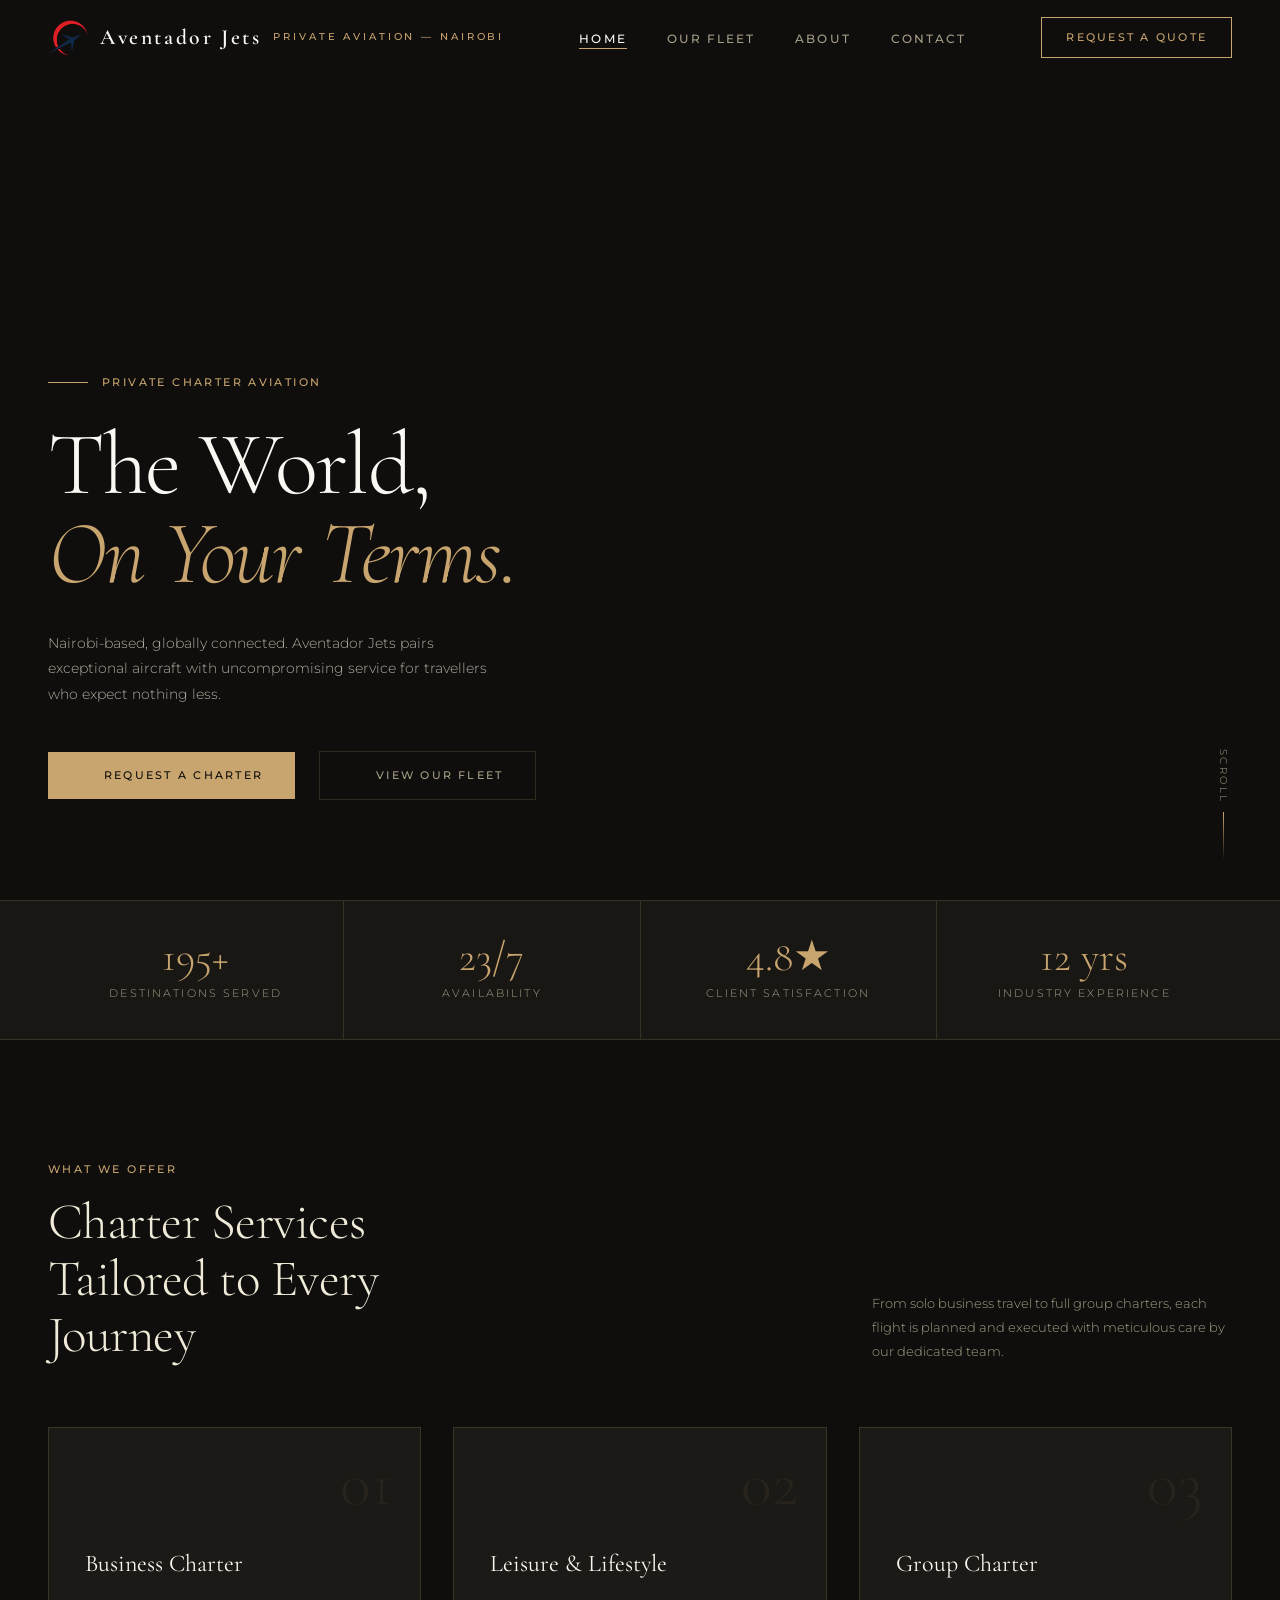
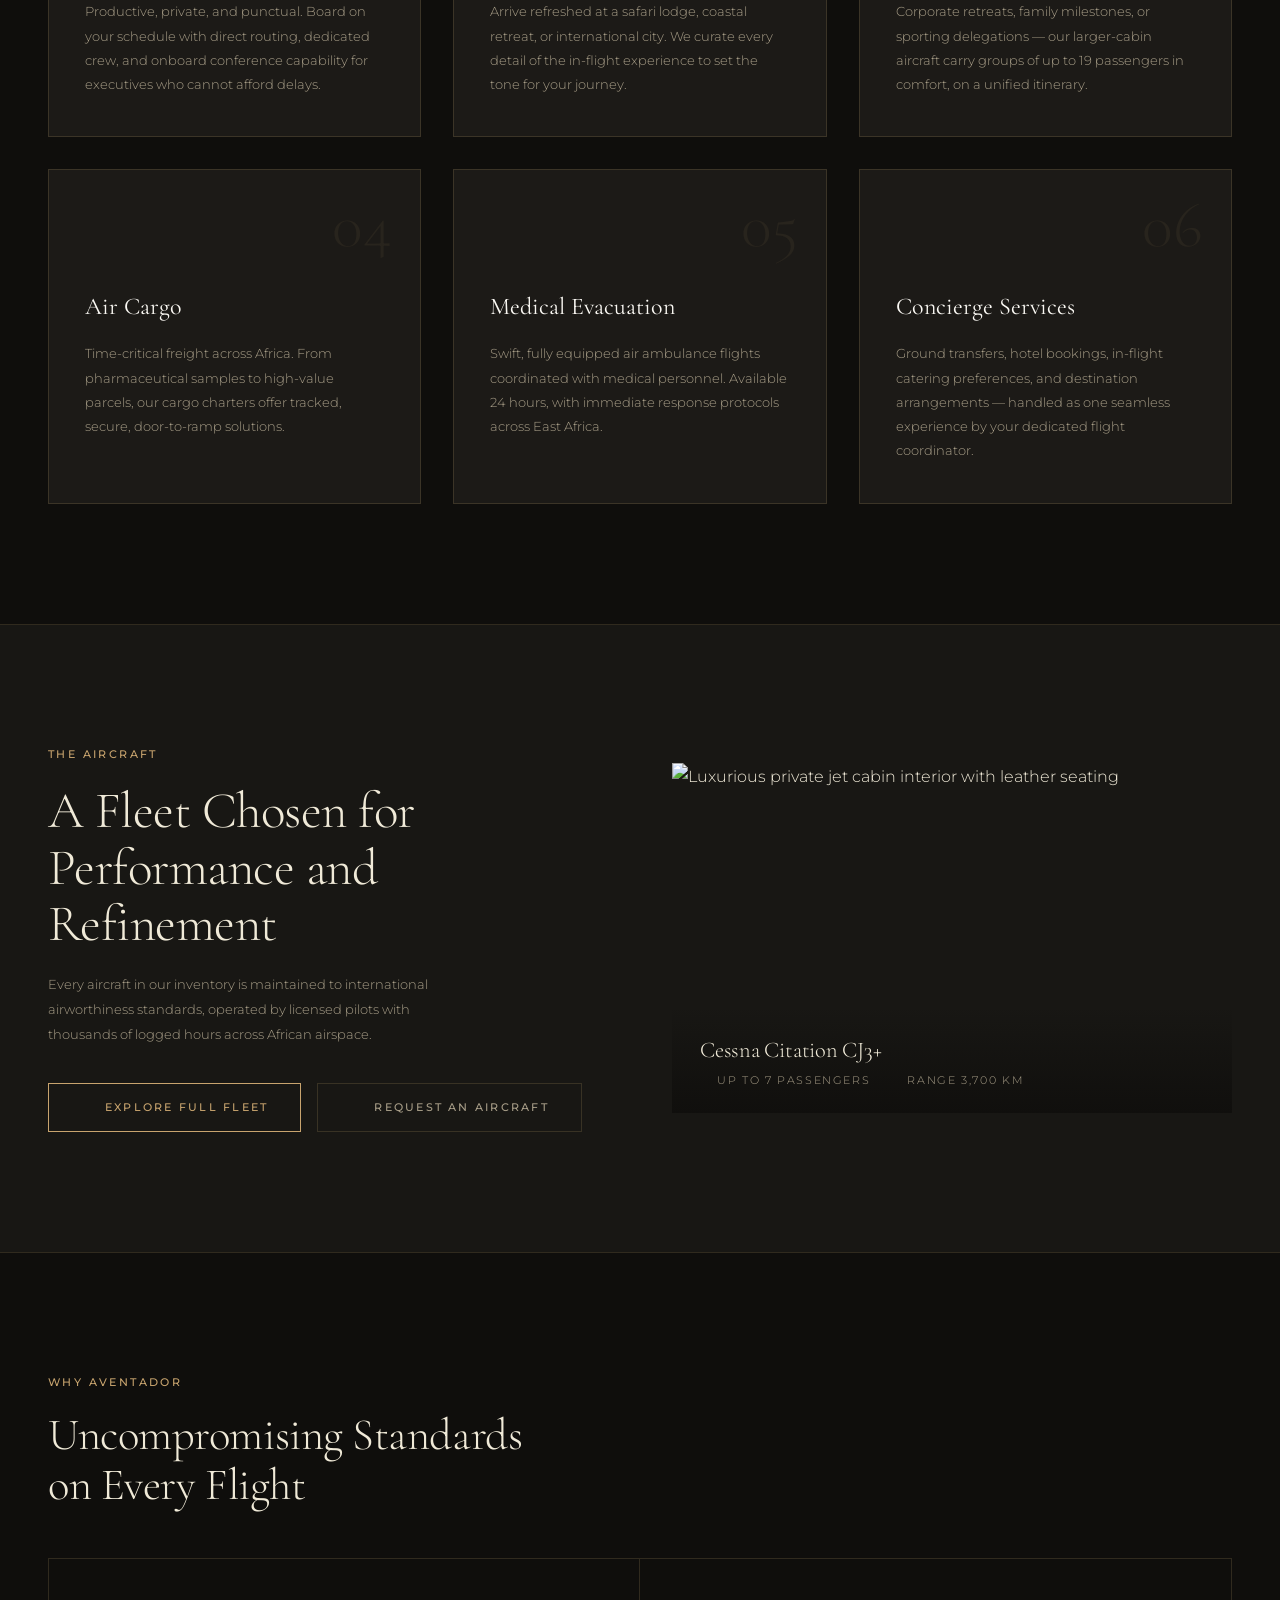
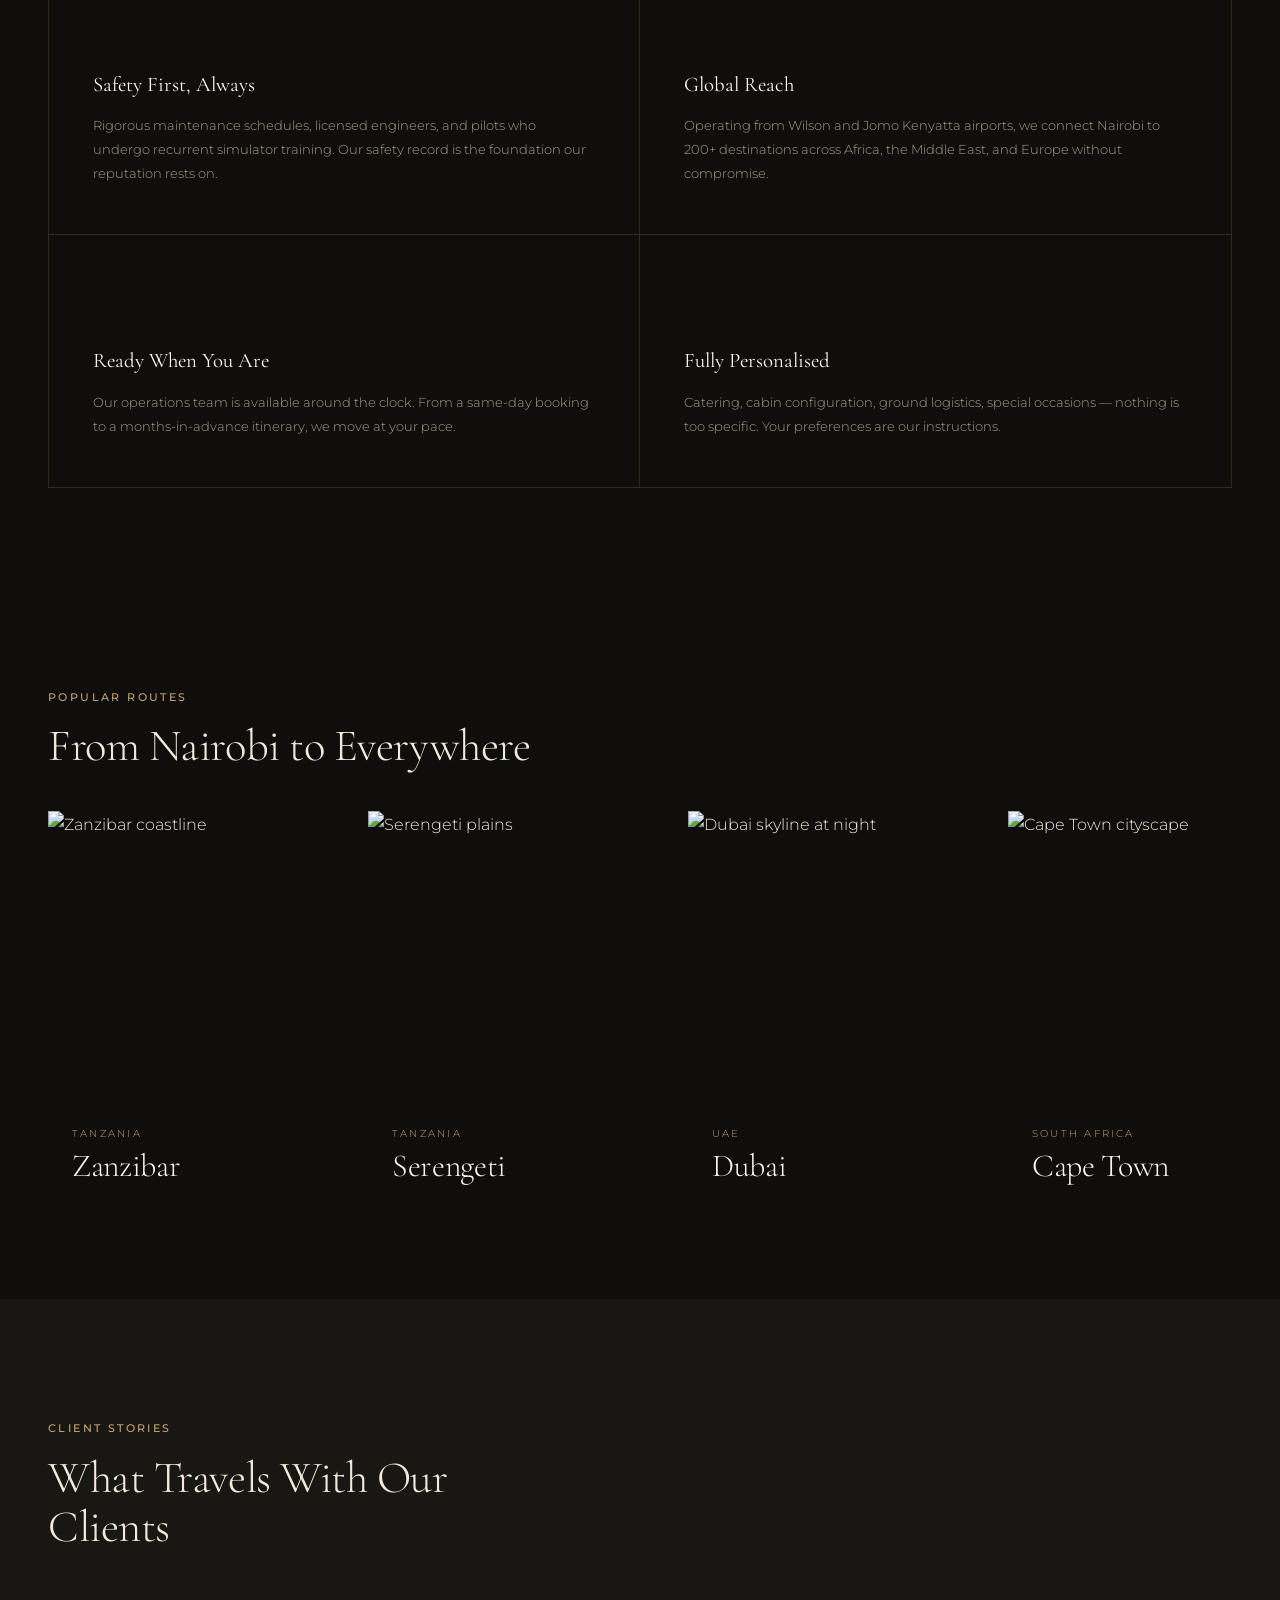
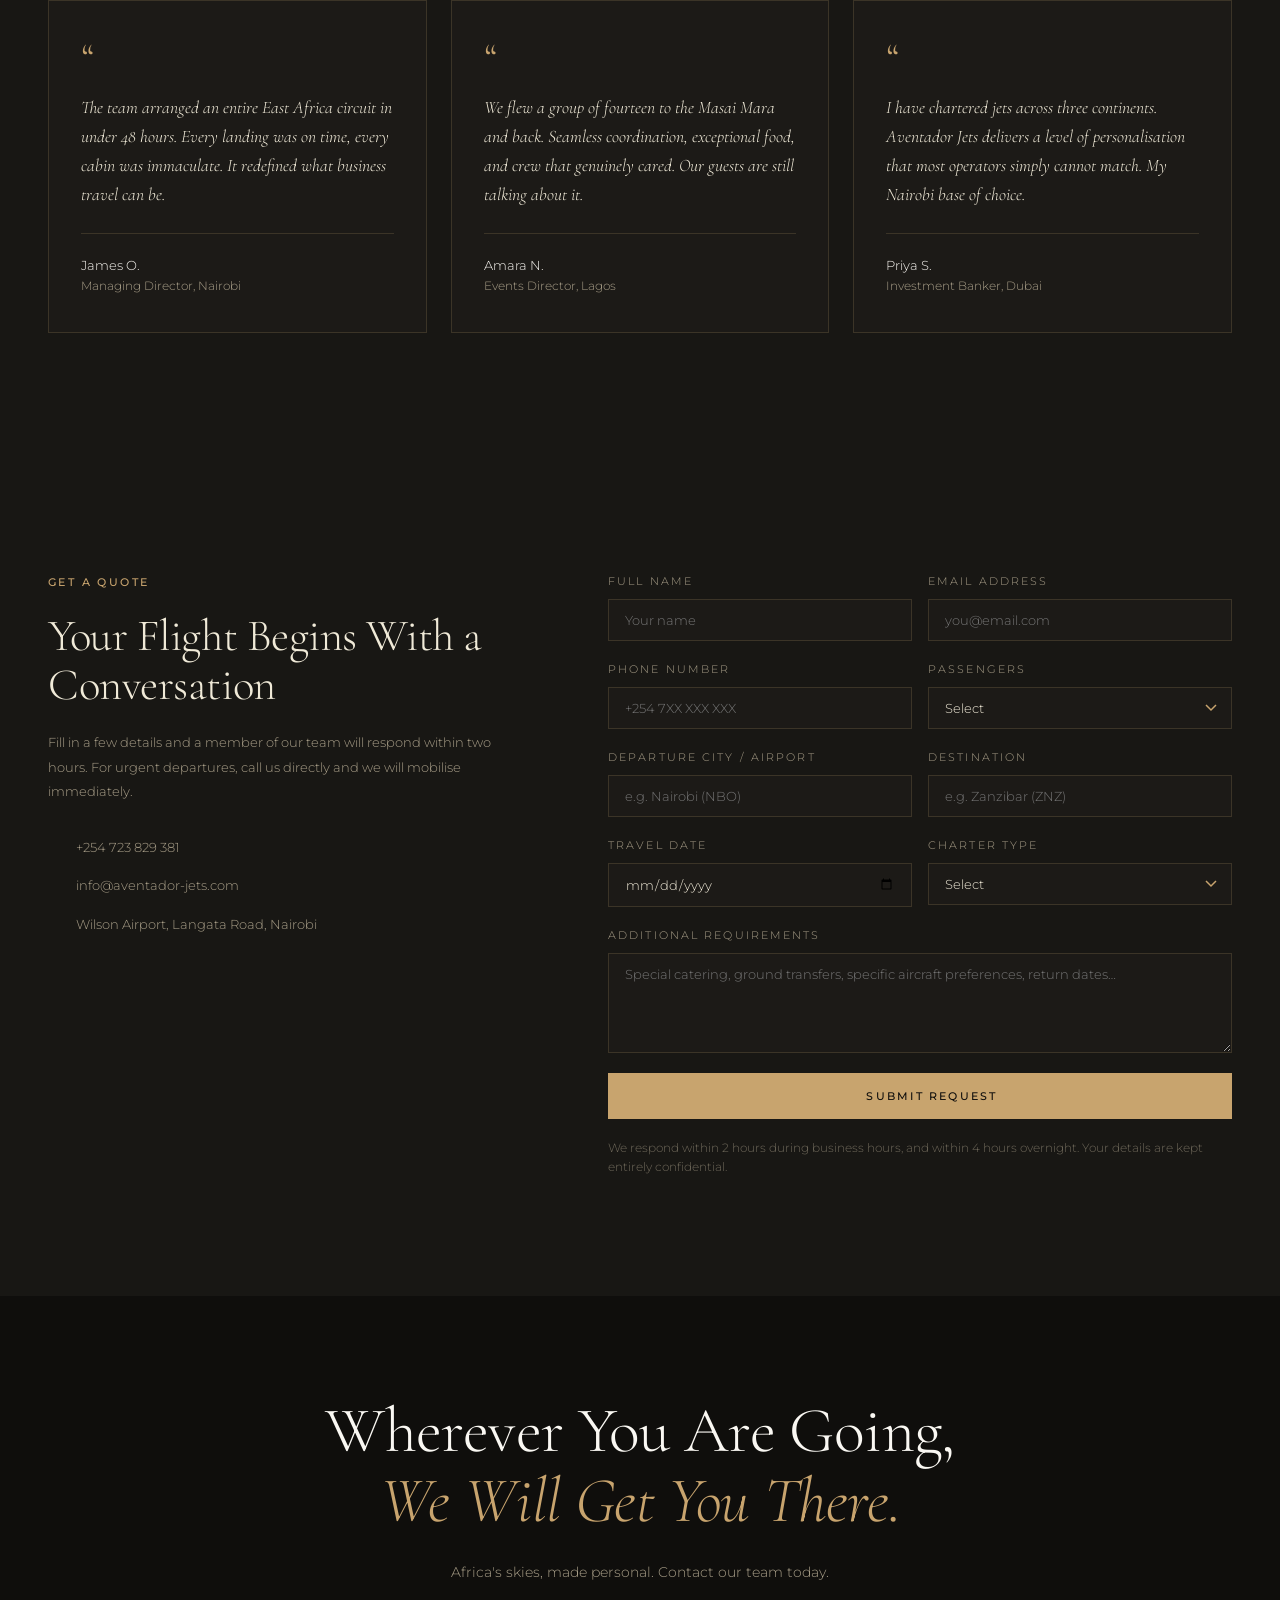
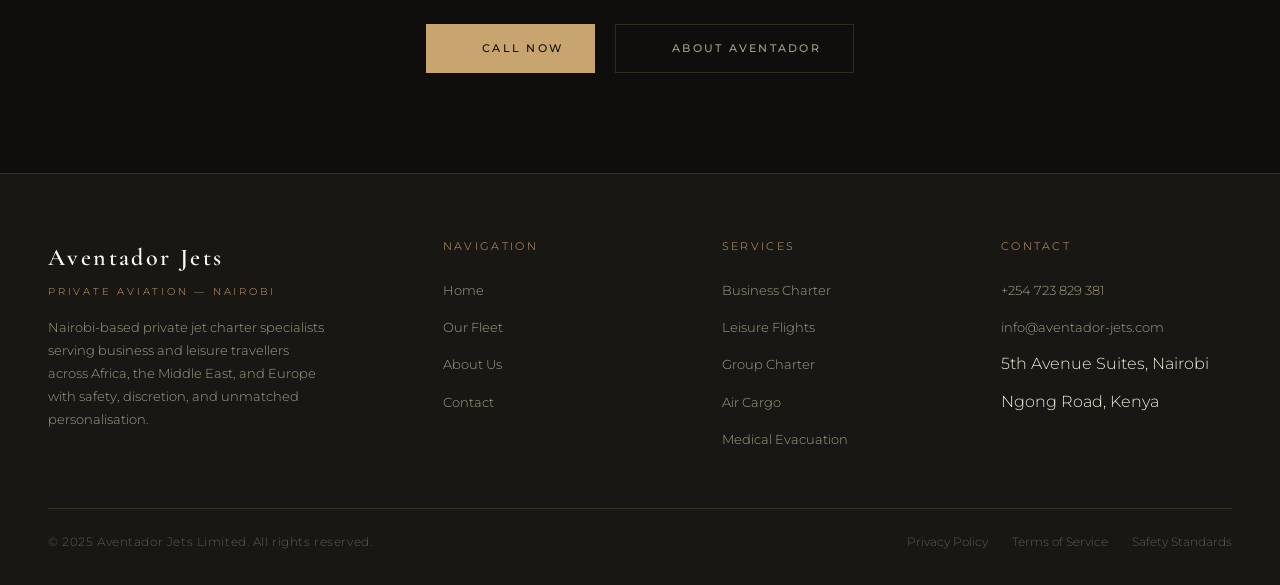
==== index.html @ 068261af "Uploading all files" ====
<!DOCTYPE html>
<html lang="en">
<head>
  <meta charset="UTF-8" />
  <meta name="viewport" content="width=device-width, initial-scale=1.0" />
  <title>Aventador Jets — Private Aviation, Nairobi</title>
  <meta name="description" content="Nairobi's premier private jet charter service. Tailored flights across Africa and beyond, available 24/7." />
  <link rel="stylesheet" href="style.css" />
  <!-- Feather Icons CDN -->
  <script src="https://cdn.jsdelivr.net/npm/feather-icons/dist/feather.min.js"></script>
</head>
<body>

  <!-- ══ NAVIGATION ══════════════════════════════════════════ -->
  <nav class="nav" role="navigation" aria-label="Main navigation">
    <div class="nav__inner">
      <a href="index.html" class="nav__logo" aria-label="Aventador Jets home">
        <img src="images/logo.png" alt="Aventador Jets logo" class="nav__logo-img" />
        <span class="nav__logo-name">Aventador Jets</span>
        <span class="nav__logo-tag">Private Aviation — Nairobi</span>
      </a>
      <ul class="nav__links" role="list">
        <li><a href="index.html" class="nav__link">Home</a></li>
        <li><a href="fleet.html" class="nav__link">Our Fleet</a></li>
        <li><a href="about.html" class="nav__link">About</a></li>
        <li><a href="contact.html" class="nav__link">Contact</a></li>
      </ul>
      <a href="contact.html" class="nav__cta">Request a Quote</a>
      <button class="nav__hamburger" aria-label="Toggle menu" aria-expanded="false">
        <span></span><span></span><span></span>
      </button>
    </div>
  </nav>

  <!-- Mobile nav -->
  <div class="nav__mobile" role="dialog" aria-label="Mobile navigation">
    <a href="index.html" class="nav__link">Home</a>
    <a href="fleet.html" class="nav__link">Our Fleet</a>
    <a href="about.html" class="nav__link">About</a>
    <a href="contact.html" class="nav__link">Contact</a>
    <a href="contact.html" class="nav__cta">Request a Quote</a>
  </div>

  <main>
    <!-- ══ HERO ════════════════════════════════════════════════ -->
    <section class="hero" aria-labelledby="heroHeadline">
      <div class="hero__bg" aria-hidden="true"></div>
      <div class="hero__content">
        <div class="hero__eyebrow">
          <span class="hero__eyebrow-line" aria-hidden="true"></span>
          <span class="label">Private Charter Aviation</span>
        </div>
        <h1 id="heroHeadline" class="hero__headline">
          The World,<br><em>On Your Terms.</em>
        </h1>
        <p class="hero__sub">
          Nairobi-based, globally connected. Aventador Jets pairs exceptional aircraft with uncompromising service for travellers who expect nothing less.
        </p>
        <div class="hero__actions">
          <a href="contact.html" class="btn btn--primary">
            <svg data-feather="send" aria-hidden="true"></svg> Request a Charter
          </a>
          <a href="fleet.html" class="btn btn--ghost">
            <svg data-feather="airplay" aria-hidden="true"></svg> View Our Fleet
          </a>
        </div>
      </div>
      <div class="hero__scroll" aria-hidden="true">
        <span class="hero__scroll-text">Scroll</span>
        <span class="hero__scroll-line"></span>
      </div>
    </section>

    <!-- ══ STATS ═══════════════════════════════════════════════ -->
    <div class="stats">
      <div class="stats__inner container">
        <div class="stats__item">
          <div class="stats__num" data-target="200" data-suffix="+">200+</div>
          <div class="stats__label">Destinations Served</div>
        </div>
        <div class="stats__item">
          <div class="stats__num" data-target="24" data-suffix="/7">24/7</div>
          <div class="stats__label">Availability</div>
        </div>
        <div class="stats__item">
          <div class="stats__num" data-target="4.9" data-suffix="★">4.9★</div>
          <div class="stats__label">Client Satisfaction</div>
        </div>
        <div class="stats__item">
          <div class="stats__num" data-target="12" data-suffix=" yrs">12 yrs</div>
          <div class="stats__label">Industry Experience</div>
        </div>
      </div>
    </div>

    <!-- ══ SERVICES ════════════════════════════════════════════ -->
    <section class="section" aria-labelledby="servicesHeading">
      <div class="container">
        <div class="services__header">
          <div>
            <p class="label" style="margin-bottom:16px">What We Offer</p>
            <h2 id="servicesHeading" class="services__title display">
              Charter Services Tailored to Every Journey
            </h2>
          </div>
          <p class="services__intro">
            From solo business travel to full group charters, each flight is planned and executed with meticulous care by our dedicated team.
          </p>
        </div>
        <div class="grid-3">
          <article class="service-card fade-up">
            <div class="service-card__number" aria-hidden="true">01</div>
            <svg class="service-card__icon" data-feather="briefcase" aria-hidden="true"></svg>
            <h3 class="service-card__title">Business Charter</h3>
            <p class="service-card__body">
              Productive, private, and punctual. Board on your schedule with direct routing, dedicated crew, and onboard conference capability for executives who cannot afford delays.
            </p>
          </article>
          <article class="service-card fade-up">
            <div class="service-card__number" aria-hidden="true">02</div>
            <svg class="service-card__icon" data-feather="sun" aria-hidden="true"></svg>
            <h3 class="service-card__title">Leisure & Lifestyle</h3>
            <p class="service-card__body">
              Arrive refreshed at a safari lodge, coastal retreat, or international city. We curate every detail of the in-flight experience to set the tone for your journey.
            </p>
          </article>
          <article class="service-card fade-up">
            <div class="service-card__number" aria-hidden="true">03</div>
            <svg class="service-card__icon" data-feather="users" aria-hidden="true"></svg>
            <h3 class="service-card__title">Group Charter</h3>
            <p class="service-card__body">
              Corporate retreats, family milestones, or sporting delegations — our larger-cabin aircraft carry groups of up to 19 passengers in comfort, on a unified itinerary.
            </p>
          </article>
          <article class="service-card fade-up">
            <div class="service-card__number" aria-hidden="true">04</div>
            <svg class="service-card__icon" data-feather="package" aria-hidden="true"></svg>
            <h3 class="service-card__title">Air Cargo</h3>
            <p class="service-card__body">
              Time-critical freight across Africa. From pharmaceutical samples to high-value parcels, our cargo charters offer tracked, secure, door-to-ramp solutions.
            </p>
          </article>
          <article class="service-card fade-up">
            <div class="service-card__number" aria-hidden="true">05</div>
            <svg class="service-card__icon" data-feather="heart" aria-hidden="true"></svg>
            <h3 class="service-card__title">Medical Evacuation</h3>
            <p class="service-card__body">
              Swift, fully equipped air ambulance flights coordinated with medical personnel. Available 24 hours, with immediate response protocols across East Africa.
            </p>
          </article>
          <article class="service-card fade-up">
            <div class="service-card__number" aria-hidden="true">06</div>
            <svg class="service-card__icon" data-feather="star" aria-hidden="true"></svg>
            <h3 class="service-card__title">Concierge Services</h3>
            <p class="service-card__body">
              Ground transfers, hotel bookings, in-flight catering preferences, and destination arrangements — handled as one seamless experience by your dedicated flight coordinator.
            </p>
          </article>
        </div>
      </div>
    </section>

    <hr class="rule" />

    <!-- ══ FLEET PREVIEW ═══════════════════════════════════════ -->
    <section class="section fleet" aria-labelledby="fleetHeading">
      <div class="container">
        <div class="grid-2">
          <div>
            <p class="fleet__label label">The Aircraft</p>
            <h2 id="fleetHeading" class="fleet__title display">
              A Fleet Chosen for Performance and Refinement
            </h2>
            <p class="fleet__body">
              Every aircraft in our inventory is maintained to international airworthiness standards, operated by licensed pilots with thousands of logged hours across African airspace.
            </p>
            <div style="display:flex; gap:16px; flex-wrap:wrap;">
              <a href="fleet.html" class="btn btn--outline">
                <svg data-feather="grid" aria-hidden="true"></svg> Explore Full Fleet
              </a>
              <a href="contact.html" class="btn btn--ghost">
                <svg data-feather="send" aria-hidden="true"></svg> Request an Aircraft
              </a>
            </div>
          </div>
          <div class="fleet__image fade-up">
            <img
              src="https://images.unsplash.com/photo-1474302770737-173ee21bab63?w=900&auto=format&fit=crop&q=80"
              alt="Luxurious private jet cabin interior with leather seating"
              loading="lazy"
            />
            <div class="fleet__image-caption">
              <h4 class="display">Cessna Citation CJ3+</h4>
              <div class="fleet__specs">
                <span class="fleet__spec">
                  <svg data-feather="users" aria-hidden="true"></svg> Up to 7 passengers
                </span>
                <span class="fleet__spec">
                  <svg data-feather="map-pin" aria-hidden="true"></svg> Range 3,700 km
                </span>
              </div>
            </div>
          </div>
        </div>
      </div>
    </section>

    <hr class="rule" />

    <!-- ══ WHY AVENTADOR ═══════════════════════════════════════ -->
    <section class="section" aria-labelledby="whyHeading">
      <div class="container">
        <p class="label" style="margin-bottom:20px">Why Aventador</p>
        <h2 id="whyHeading" class="display" style="font-size:clamp(2rem,3.5vw,3.2rem); font-weight:300; margin-bottom:48px; max-width:500px; line-height:1.1;">
          Uncompromising Standards on Every Flight
        </h2>
        <div class="why__grid">
          <div class="why__item fade-up">
            <svg class="why__icon" data-feather="shield" aria-hidden="true"></svg>
            <h3 class="why__item-title">Safety First, Always</h3>
            <p class="why__item-body">Rigorous maintenance schedules, licensed engineers, and pilots who undergo recurrent simulator training. Our safety record is the foundation our reputation rests on.</p>
          </div>
          <div class="why__item fade-up">
            <svg class="why__icon" data-feather="globe" aria-hidden="true"></svg>
            <h3 class="why__item-title">Global Reach</h3>
            <p class="why__item-body">Operating from Wilson and Jomo Kenyatta airports, we connect Nairobi to 200+ destinations across Africa, the Middle East, and Europe without compromise.</p>
          </div>
          <div class="why__item fade-up">
            <svg class="why__icon" data-feather="clock" aria-hidden="true"></svg>
            <h3 class="why__item-title">Ready When You Are</h3>
            <p class="why__item-body">Our operations team is available around the clock. From a same-day booking to a months-in-advance itinerary, we move at your pace.</p>
          </div>
          <div class="why__item fade-up">
            <svg class="why__icon" data-feather="sliders" aria-hidden="true"></svg>
            <h3 class="why__item-title">Fully Personalised</h3>
            <p class="why__item-body">Catering, cabin configuration, ground logistics, special occasions — nothing is too specific. Your preferences are our instructions.</p>
          </div>
        </div>
      </div>
    </section>

    <!-- ══ DESTINATIONS ════════════════════════════════════════ -->
    <section class="section--sm" aria-labelledby="destHeading">
      <div class="container">
        <p class="label" style="margin-bottom:16px">Popular Routes</p>
        <h2 id="destHeading" class="display" style="font-size:clamp(2rem,3.5vw,3.2rem); font-weight:300; margin-bottom:40px; max-width:540px; line-height:1.1;">
          From Nairobi to Everywhere
        </h2>
      </div>
      <div class="container">
        <div class="destinations__scroll" role="list">
          <div class="dest-card" role="listitem">
            <img src="https://images.unsplash.com/photo-1544735716-392fe2489ffa?w=600&auto=format&fit=crop&q=80" alt="Zanzibar coastline" loading="lazy" />
            <div class="dest-card__overlay" aria-hidden="true"></div>
            <div class="dest-card__info">
              <p class="dest-card__region">Tanzania</p>
              <h3 class="dest-card__city display">Zanzibar</h3>
            </div>
          </div>
          <div class="dest-card" role="listitem">
            <img src="https://images.unsplash.com/photo-1547471080-7cc2caa01a7e?w=600&auto=format&fit=crop&q=80" alt="Serengeti plains" loading="lazy" />
            <div class="dest-card__overlay" aria-hidden="true"></div>
            <div class="dest-card__info">
              <p class="dest-card__region">Tanzania</p>
              <h3 class="dest-card__city display">Serengeti</h3>
            </div>
          </div>
          <div class="dest-card" role="listitem">
            <img src="https://images.unsplash.com/photo-1518548419970-58e3b4079ab2?w=600&auto=format&fit=crop&q=80" alt="Dubai skyline at night" loading="lazy" />
            <div class="dest-card__overlay" aria-hidden="true"></div>
            <div class="dest-card__info">
              <p class="dest-card__region">UAE</p>
              <h3 class="dest-card__city display">Dubai</h3>
            </div>
          </div>
          <div class="dest-card" role="listitem">
            <img src="https://images.unsplash.com/photo-1486325212027-8081e485255e?w=600&auto=format&fit=crop&q=80" alt="Cape Town cityscape" loading="lazy" />
            <div class="dest-card__overlay" aria-hidden="true"></div>
            <div class="dest-card__info">
              <p class="dest-card__region">South Africa</p>
              <h3 class="dest-card__city display">Cape Town</h3>
            </div>
          </div>
          <div class="dest-card" role="listitem">
            <img src="https://images.unsplash.com/photo-1489392191049-fc10c97e64b6?w=600&auto=format&fit=crop&q=80" alt="Lagos waterfront" loading="lazy" />
            <div class="dest-card__overlay" aria-hidden="true"></div>
            <div class="dest-card__info">
              <p class="dest-card__region">Nigeria</p>
              <h3 class="dest-card__city display">Lagos</h3>
            </div>
          </div>
          <div class="dest-card" role="listitem">
            <img src="https://images.unsplash.com/photo-1526285759904-71d1170ed2ac?w=600&auto=format&fit=crop&q=80" alt="London at dusk" loading="lazy" />
            <div class="dest-card__overlay" aria-hidden="true"></div>
            <div class="dest-card__info">
              <p class="dest-card__region">United Kingdom</p>
              <h3 class="dest-card__city display">London</h3>
            </div>
          </div>
        </div>
      </div>
    </section>

    <!-- ══ TESTIMONIALS ════════════════════════════════════════ -->
    <section class="section testimonials" aria-labelledby="testimonialsHeading">
      <div class="container">
        <p class="label" style="margin-bottom:16px">Client Stories</p>
        <h2 id="testimonialsHeading" class="display" style="font-size:clamp(2rem,3.5vw,3.2rem); font-weight:300; margin-bottom:48px; max-width:500px; line-height:1.1;">
          What Travels With Our Clients
        </h2>
        <div class="testimonial-grid">
          <article class="testimonial-card fade-up">
            <div class="testimonial-card__quote" aria-hidden="true">&ldquo;</div>
            <p class="testimonial-card__text">
              The team arranged an entire East Africa circuit in under 48 hours. Every landing was on time, every cabin was immaculate. It redefined what business travel can be.
            </p>
            <div class="testimonial-card__author">
              <div>
                <div class="testimonial-card__author-name">James O.</div>
                <div class="testimonial-card__author-role">Managing Director, Nairobi</div>
              </div>
            </div>
          </article>
          <article class="testimonial-card fade-up">
            <div class="testimonial-card__quote" aria-hidden="true">&ldquo;</div>
            <p class="testimonial-card__text">
              We flew a group of fourteen to the Masai Mara and back. Seamless coordination, exceptional food, and crew that genuinely cared. Our guests are still talking about it.
            </p>
            <div class="testimonial-card__author">
              <div>
                <div class="testimonial-card__author-name">Amara N.</div>
                <div class="testimonial-card__author-role">Events Director, Lagos</div>
              </div>
            </div>
          </article>
          <article class="testimonial-card fade-up">
            <div class="testimonial-card__quote" aria-hidden="true">&ldquo;</div>
            <p class="testimonial-card__text">
              I have chartered jets across three continents. Aventador Jets delivers a level of personalisation that most operators simply cannot match. My Nairobi base of choice.
            </p>
            <div class="testimonial-card__author">
              <div>
                <div class="testimonial-card__author-name">Priya S.</div>
                <div class="testimonial-card__author-role">Investment Banker, Dubai</div>
              </div>
            </div>
          </article>
        </div>
      </div>
    </section>

    <!-- ══ QUOTE FORM ═══════════════════════════════════════════ -->
    <section class="section quote" id="requestQuote" aria-labelledby="quoteHeading">
      <div class="container">
        <div class="quote__inner">
          <div>
            <p class="quote__label label">Get a Quote</p>
            <h2 id="quoteHeading" class="quote__title display">
              Your Flight Begins With a Conversation
            </h2>
            <p class="quote__body">
              Fill in a few details and a member of our team will respond within two hours. For urgent departures, call us directly and we will mobilise immediately.
            </p>
            <div class="quote__contact-item">
              <svg data-feather="phone" aria-hidden="true"></svg>
              <a href="tel:+254723829381">+254 723 829 381</a>
            </div>
            <div class="quote__contact-item">
              <svg data-feather="mail" aria-hidden="true"></svg>
              <a href="mailto:info@aventador-jets.com">info@aventador-jets.com</a>
            </div>
            <div class="quote__contact-item">
              <svg data-feather="map-pin" aria-hidden="true"></svg>
              Wilson Airport, Langata Road, Nairobi
            </div>
          </div>
          <div>
            <form class="form" id="quoteForm" novalidate aria-label="Charter quote request">
              <div class="form__row">
                <div class="form__group">
                  <label class="form__label" for="name">Full Name</label>
                  <input class="form__input" type="text" id="name" name="name" placeholder="Your name" required />
                </div>
                <div class="form__group">
                  <label class="form__label" for="email">Email Address</label>
                  <input class="form__input" type="email" id="email" name="email" placeholder="you@email.com" required />
                </div>
              </div>
              <div class="form__row">
                <div class="form__group">
                  <label class="form__label" for="phone">Phone Number</label>
                  <input class="form__input" type="tel" id="phone" name="phone" placeholder="+254 7XX XXX XXX" />
                </div>
                <div class="form__group">
                  <label class="form__label" for="passengers">Passengers</label>
                  <select class="form__select" id="passengers" name="passengers">
                    <option value="">Select</option>
                    <option>1 – 3</option>
                    <option>4 – 7</option>
                    <option>8 – 12</option>
                    <option>13 – 19</option>
                  </select>
                </div>
              </div>
              <div class="form__row">
                <div class="form__group">
                  <label class="form__label" for="departure">Departure City / Airport</label>
                  <input class="form__input" type="text" id="departure" name="departure" placeholder="e.g. Nairobi (NBO)" />
                </div>
                <div class="form__group">
                  <label class="form__label" for="destination">Destination</label>
                  <input class="form__input" type="text" id="destination" name="destination" placeholder="e.g. Zanzibar (ZNZ)" />
                </div>
              </div>
              <div class="form__row">
                <div class="form__group">
                  <label class="form__label" for="date">Travel Date</label>
                  <input class="form__input" type="date" id="date" name="date" />
                </div>
                <div class="form__group">
                  <label class="form__label" for="type">Charter Type</label>
                  <select class="form__select" id="type" name="type">
                    <option value="">Select</option>
                    <option>Business Charter</option>
                    <option>Leisure Flight</option>
                    <option>Group Charter</option>
                    <option>Air Cargo</option>
                    <option>Medical Evacuation</option>
                    <option>Other</option>
                  </select>
                </div>
              </div>
              <div class="form__group">
                <label class="form__label" for="notes">Additional Requirements</label>
                <textarea class="form__textarea" id="notes" name="notes" placeholder="Special catering, ground transfers, specific aircraft preferences, return dates…"></textarea>
              </div>
              <button type="submit" class="btn btn--primary form__submit">
                <svg data-feather="send" aria-hidden="true"></svg>
                Submit Request
              </button>
              <p class="form__note">We respond within 2 hours during business hours, and within 4 hours overnight. Your details are kept entirely confidential.</p>
            </form>
            <div class="form__success" id="formSuccess" role="alert">
              <div class="form__success-icon">
                <svg data-feather="check" aria-hidden="true"></svg>
              </div>
              <h3 class="form__success-title display">Request Received</h3>
              <p class="form__success-body">Thank you. A member of our team will be in touch within two hours to confirm the details of your charter.</p>
            </div>
          </div>
        </div>
      </div>
    </section>

    <!-- ══ CTA BANNER ══════════════════════════════════════════ -->
    <section class="cta-banner" aria-label="Call to action">
      <div class="container cta-banner__inner">
        <h2 class="cta-banner__title display">
          Wherever You Are Going,<br><em>We Will Get You There.</em>
        </h2>
        <p class="cta-banner__sub">Africa's skies, made personal. Contact our team today.</p>
        <div class="cta-banner__actions">
          <a href="tel:+254723829381" class="btn btn--primary">
            <svg data-feather="phone" aria-hidden="true"></svg> Call Now
          </a>
          <a href="about.html" class="btn btn--ghost">
            <svg data-feather="info" aria-hidden="true"></svg> About Aventador
          </a>
        </div>
      </div>
    </section>
  </main>

  <!-- ══ FOOTER ═════════════════════════════════════════════════ -->
  <footer role="contentinfo">
    <div class="container">
      <div class="footer__top">
        <div>
          <div class="footer__brand-name">Aventador Jets</div>
          <div class="footer__brand-tag">Private Aviation — Nairobi</div>
          <p class="footer__brand-body">
            Nairobi-based private jet charter specialists serving business and leisure travellers across Africa, the Middle East, and Europe with safety, discretion, and unmatched personalisation.
          </p>
        </div>
        <div>
          <div class="footer__col-title">Navigation</div>
          <ul class="footer__links" role="list">
            <li><a href="index.html">Home</a></li>
            <li><a href="fleet.html">Our Fleet</a></li>
            <li><a href="about.html">About Us</a></li>
            <li><a href="contact.html">Contact</a></li>
          </ul>
        </div>
        <div>
          <div class="footer__col-title">Services</div>
          <ul class="footer__links" role="list">
            <li><a href="contact.html">Business Charter</a></li>
            <li><a href="contact.html">Leisure Flights</a></li>
            <li><a href="contact.html">Group Charter</a></li>
            <li><a href="contact.html">Air Cargo</a></li>
            <li><a href="contact.html">Medical Evacuation</a></li>
          </ul>
        </div>
        <div>
          <div class="footer__col-title">Contact</div>
          <ul class="footer__links" role="list">
            <li><a href="tel:+254723829381">+254 723 829 381</a></li>
            <li><a href="mailto:info@aventador-jets.com">info@aventador-jets.com</a></li>
            <li>5th Avenue Suites, Nairobi</li>
            <li>Ngong Road, Kenya</li>
          </ul>
        </div>
      </div>
      <div class="footer__bottom">
        <span class="footer__copy">&copy; 2025 Aventador Jets Limited. All rights reserved.</span>
        <div class="footer__legal">
          <a href="#">Privacy Policy</a>
          <a href="#">Terms of Service</a>
          <a href="#">Safety Standards</a>
        </div>
      </div>
    </div>
  </footer>

  <script src="main.js"></script>
  <script>
    // Initialise Feather icons after DOM ready
    feather.replace({ 'stroke-width': 1.5, width: '100%', height: '100%' });
  </script>
</body>
</html>
---- style.css ----
/* ============================================================
   AVENTADOR JETS — Global Stylesheet
   Palette: Deep charcoal / warm ivory / copper-bronze accent
   ============================================================ */

@import url('https://fonts.googleapis.com/css2?family=Cormorant+Garamond:ital,wght@0,300;0,400;0,600;1,300;1,400&family=Montserrat:wght@300;400;500;600&display=swap');

/* ── Variables ─────────────────────────────────────────────── */
:root {
  --bg:          #0f0e0c;
  --bg-mid:      #181714;
  --bg-card:     #1c1a17;
  --border:      rgba(200, 170, 110, 0.18);
  --ivory:       #f0ead8;
  --ivory-dim:   #a89e88;
  --copper:      #c8a46e;
  --copper-dark: #9e7c47;
  --white:       #faf8f3;
  --ff-display:  'Cormorant Garamond', Georgia, serif;
  --ff-body:     'Montserrat', sans-serif;
  --radius:      2px;
  --transition:  0.35s cubic-bezier(0.4, 0, 0.2, 1);
  --max-w:       1320px;
  --nav-h:       76px;
}

/* ── Reset ──────────────────────────────────────────────────── */
*, *::before, *::after { box-sizing: border-box; margin: 0; padding: 0; }
html { scroll-behavior: smooth; font-size: 16px; }
body {
  background: var(--bg);
  color: var(--ivory);
  font-family: var(--ff-body);
  font-weight: 300;
  line-height: 1.7;
  -webkit-font-smoothing: antialiased;
  overflow-x: hidden;
}
img { display: block; max-width: 100%; }
a { color: inherit; text-decoration: none; }
ul { list-style: none; }
button { cursor: pointer; border: none; background: none; font-family: inherit; }

/* ── Typography ─────────────────────────────────────────────── */
.display {
  font-family: var(--ff-display);
  font-weight: 300;
  line-height: 1.1;
  letter-spacing: -0.01em;
}
.label {
  font-family: var(--ff-body);
  font-size: 0.68rem;
  font-weight: 500;
  letter-spacing: 0.22em;
  text-transform: uppercase;
  color: var(--copper);
}
.body-sm {
  font-size: 0.82rem;
  font-weight: 300;
  color: var(--ivory-dim);
  letter-spacing: 0.02em;
}

/* ── Layout Utilities ───────────────────────────────────────── */
.container { max-width: var(--max-w); margin: 0 auto; padding: 0 48px; }
.section { padding: 120px 0; }
.section--sm { padding: 80px 0; }
.grid-2 { display: grid; grid-template-columns: 1fr 1fr; gap: 64px; align-items: center; }
.grid-3 { display: grid; grid-template-columns: repeat(3, 1fr); gap: 32px; }

/* ── Thin divider line ──────────────────────────────────────── */
hr.rule {
  border: none;
  border-top: 1px solid var(--border);
  margin: 0;
}

/* ============================================================
   NAVIGATION
   ============================================================ */
.nav {
  position: fixed;
  top: 0; left: 0; right: 0;
  height: var(--nav-h);
  z-index: 100;
  transition: background var(--transition), border-color var(--transition);
  border-bottom: 1px solid transparent;
}
.nav.scrolled {
  background: rgba(15, 14, 12, 0.94);
  backdrop-filter: blur(12px);
  border-color: var(--border);
}
.nav__inner {
  max-width: var(--max-w);
  margin: 0 auto;
  padding: 0 48px;
  height: 100%;
  display: flex;
  align-items: center;
  justify-content: space-between;
}
.nav__logo {
  display: flex;
  align-items: center;
  gap: 12px;
}
.nav__logo-img {
  width: 40px;
  height: auto;
  display: block;
}
.nav__logo-name {
  font-family: var(--ff-display);
  font-size: 1.35rem;
  font-weight: 600;
  letter-spacing: 0.12em;
  color: var(--white);
}
.nav__logo-tag {
  font-size: 0.6rem;
  letter-spacing: 0.3em;
  text-transform: uppercase;
  color: var(--copper);
  font-weight: 500;
}
.nav__links {
  display: flex;
  gap: 40px;
  align-items: center;
}
.nav__link {
  font-size: 0.72rem;
  font-weight: 500;
  letter-spacing: 0.18em;
  text-transform: uppercase;
  color: var(--ivory-dim);
  transition: color var(--transition);
  position: relative;
}
.nav__link::after {
  content: '';
  position: absolute;
  bottom: -3px; left: 0;
  width: 0; height: 1px;
  background: var(--copper);
  transition: width var(--transition);
}
.nav__link:hover, .nav__link.active {
  color: var(--white);
}
.nav__link:hover::after, .nav__link.active::after {
  width: 100%;
}
.nav__cta {
  font-size: 0.7rem;
  font-weight: 500;
  letter-spacing: 0.2em;
  text-transform: uppercase;
  padding: 10px 24px;
  border: 1px solid var(--copper);
  color: var(--copper);
  transition: background var(--transition), color var(--transition);
}
.nav__cta:hover {
  background: var(--copper);
  color: var(--bg);
}
.nav__hamburger {
  display: none;
  flex-direction: column;
  gap: 5px;
  padding: 4px;
}
.nav__hamburger span {
  display: block;
  width: 24px; height: 1px;
  background: var(--ivory);
  transition: var(--transition);
}

/* ── Mobile nav ─────────────────────────────────────────────── */
.nav__mobile {
  display: none;
  position: fixed;
  top: var(--nav-h); left: 0; right: 0; bottom: 0;
  background: var(--bg);
  z-index: 99;
  flex-direction: column;
  align-items: center;
  justify-content: center;
  gap: 36px;
}
.nav__mobile.open { display: flex; }
.nav__mobile .nav__link {
  font-size: 1rem;
  letter-spacing: 0.25em;
}
.nav__mobile .nav__cta {
  margin-top: 12px;
  padding: 14px 40px;
}

/* ============================================================
   BUTTONS
   ============================================================ */
.btn {
  display: inline-flex;
  align-items: center;
  gap: 10px;
  font-family: var(--ff-body);
  font-size: 0.7rem;
  font-weight: 500;
  letter-spacing: 0.2em;
  text-transform: uppercase;
  padding: 14px 32px;
  transition: var(--transition);
}
.btn--primary {
  background: var(--copper);
  color: var(--bg);
}
.btn--primary:hover {
  background: var(--copper-dark);
}
.btn--outline {
  border: 1px solid var(--copper);
  color: var(--copper);
}
.btn--outline:hover {
  background: var(--copper);
  color: var(--bg);
}
.btn--ghost {
  border: 1px solid var(--border);
  color: var(--ivory-dim);
}
.btn--ghost:hover {
  border-color: var(--copper);
  color: var(--copper);
}
.btn svg { width: 14px; height: 14px; flex-shrink: 0; }

/* ============================================================
   HERO
   ============================================================ */
.hero {
  position: relative;
  min-height: 100vh;
  display: flex;
  align-items: flex-end;
  overflow: hidden;
}
.hero__bg {
  position: absolute;
  inset: 0;
  background: 
    linear-gradient(to bottom, rgba(15,14,12,0.3) 0%, rgba(15,14,12,0.1) 40%, rgba(15,14,12,0.75) 80%, var(--bg) 100%),
    url('https://images.unsplash.com/photo-1540962351504-03099e0a754b?w=1800&auto=format&fit=crop&q=80') center/cover no-repeat;
  transform: scale(1.04);
  animation: heroZoom 18s ease-in-out infinite alternate;
}
@keyframes heroZoom {
  from { transform: scale(1.04); }
  to   { transform: scale(1.0); }
}
.hero__content {
  position: relative;
  z-index: 2;
  padding: 0 48px 100px;
  max-width: var(--max-w);
  margin: 0 auto;
  width: 100%;
}
.hero__eyebrow {
  display: flex;
  align-items: center;
  gap: 14px;
  margin-bottom: 28px;
}
.hero__eyebrow-line {
  width: 40px; height: 1px;
  background: var(--copper);
}
.hero__headline {
  font-family: var(--ff-display);
  font-size: clamp(3.2rem, 7vw, 7.5rem);
  font-weight: 300;
  line-height: 1.0;
  letter-spacing: -0.02em;
  color: var(--white);
  max-width: 820px;
  margin-bottom: 32px;
}
.hero__headline em {
  font-style: italic;
  color: var(--copper);
}
.hero__sub {
  max-width: 460px;
  font-size: 0.88rem;
  color: rgba(240,234,216,0.72);
  line-height: 1.8;
  margin-bottom: 44px;
}
.hero__actions {
  display: flex;
  align-items: center;
  gap: 24px;
  flex-wrap: wrap;
}
.hero__scroll {
  position: absolute;
  bottom: 40px; right: 48px;
  display: flex;
  flex-direction: column;
  align-items: center;
  gap: 8px;
  color: var(--ivory-dim);
}
.hero__scroll-text {
  font-size: 0.62rem;
  letter-spacing: 0.25em;
  text-transform: uppercase;
  writing-mode: vertical-rl;
}
.hero__scroll-line {
  width: 1px; height: 48px;
  background: linear-gradient(to bottom, var(--copper), transparent);
  animation: scrollPulse 2s ease-in-out infinite;
}
@keyframes scrollPulse {
  0%,100% { opacity: 0.4; }
  50% { opacity: 1; }
}

/* ── Stats bar ──────────────────────────────────────────────── */
.stats {
  border-top: 1px solid var(--border);
  border-bottom: 1px solid var(--border);
  background: var(--bg-mid);
}
.stats__inner {
  display: flex;
  justify-content: space-between;
}
.stats__item {
  flex: 1;
  padding: 36px 0;
  text-align: center;
  border-right: 1px solid var(--border);
  transition: background var(--transition);
}
.stats__item:last-child { border-right: none; }
.stats__item:hover { background: rgba(200,164,110,0.04); }
.stats__num {
  font-family: var(--ff-display);
  font-size: 2.6rem;
  font-weight: 300;
  color: var(--copper);
  line-height: 1;
  margin-bottom: 6px;
}
.stats__label {
  font-size: 0.67rem;
  letter-spacing: 0.2em;
  text-transform: uppercase;
  color: var(--ivory-dim);
}

/* ============================================================
   SERVICES (Homepage)
   ============================================================ */
.services__header {
  display: flex;
  justify-content: space-between;
  align-items: flex-end;
  margin-bottom: 64px;
}
.services__title {
  font-family: var(--ff-display);
  font-size: clamp(2.2rem, 4vw, 3.8rem);
  font-weight: 300;
  line-height: 1.1;
  max-width: 480px;
}
.services__intro {
  max-width: 360px;
  font-size: 0.84rem;
  color: var(--ivory-dim);
  line-height: 1.8;
}

.service-card {
  position: relative;
  border: 1px solid var(--border);
  padding: 40px 36px;
  background: var(--bg-card);
  transition: border-color var(--transition), transform var(--transition);
  overflow: hidden;
}
.service-card::before {
  content: '';
  position: absolute;
  inset: 0;
  background: linear-gradient(135deg, rgba(200,164,110,0.06) 0%, transparent 60%);
  opacity: 0;
  transition: opacity var(--transition);
}
.service-card:hover {
  border-color: rgba(200,164,110,0.5);
  transform: translateY(-4px);
}
.service-card:hover::before { opacity: 1; }

.service-card__icon {
  width: 40px; height: 40px;
  color: var(--copper);
  margin-bottom: 28px;
}
.service-card__number {
  position: absolute;
  top: 24px; right: 28px;
  font-family: var(--ff-display);
  font-size: 4rem;
  font-weight: 300;
  color: rgba(200,164,110,0.07);
  line-height: 1;
  user-select: none;
}
.service-card__title {
  font-family: var(--ff-display);
  font-size: 1.5rem;
  font-weight: 400;
  margin-bottom: 14px;
  color: var(--white);
}
.service-card__body {
  font-size: 0.82rem;
  color: var(--ivory-dim);
  line-height: 1.85;
}

/* ============================================================
   FLEET PREVIEW
   ============================================================ */
.fleet {
  background: var(--bg-mid);
}
.fleet__label { margin-bottom: 20px; }
.fleet__title {
  font-family: var(--ff-display);
  font-size: clamp(2rem, 4vw, 3.6rem);
  font-weight: 300;
  line-height: 1.1;
  max-width: 520px;
  margin-bottom: 20px;
}
.fleet__body {
  font-size: 0.84rem;
  color: var(--ivory-dim);
  max-width: 400px;
  line-height: 1.85;
  margin-bottom: 36px;
}
.fleet__image {
  position: relative;
  overflow: hidden;
  aspect-ratio: 16/10;
}
.fleet__image img {
  width: 100%; height: 100%;
  object-fit: cover;
  transition: transform 0.7s ease;
}
.fleet__image:hover img { transform: scale(1.04); }
.fleet__image-caption {
  position: absolute;
  bottom: 0; left: 0; right: 0;
  padding: 32px 28px 24px;
  background: linear-gradient(to top, rgba(15,14,12,0.88), transparent);
}
.fleet__image-caption h4 {
  font-family: var(--ff-display);
  font-size: 1.4rem;
  font-weight: 300;
  margin-bottom: 4px;
}
.fleet__specs {
  display: flex;
  gap: 20px;
  margin-top: 8px;
  flex-wrap: wrap;
}
.fleet__spec {
  font-size: 0.68rem;
  letter-spacing: 0.15em;
  text-transform: uppercase;
  color: var(--ivory-dim);
  display: flex;
  align-items: center;
  gap: 6px;
}
.fleet__spec svg { width: 11px; height: 11px; color: var(--copper); }

/* ── Fleet page full grid ───────────────────────────────────── */
.fleet-grid {
  display: grid;
  grid-template-columns: repeat(3, 1fr);
  gap: 24px;
}
.fleet-card {
  border: 1px solid var(--border);
  background: var(--bg-card);
  overflow: hidden;
  transition: border-color var(--transition), transform var(--transition);
}
.fleet-card:hover {
  border-color: rgba(200,164,110,0.5);
  transform: translateY(-4px);
}
.fleet-card__img {
  aspect-ratio: 16/9;
  overflow: hidden;
}
.fleet-card__img img {
  width: 100%; height: 100%;
  object-fit: cover;
  transition: transform 0.7s ease;
}
.fleet-card:hover .fleet-card__img img { transform: scale(1.06); }
.fleet-card__body { padding: 28px 28px 32px; }
.fleet-card__type {
  font-size: 0.63rem;
  letter-spacing: 0.22em;
  text-transform: uppercase;
  color: var(--copper);
  margin-bottom: 8px;
}
.fleet-card__name {
  font-family: var(--ff-display);
  font-size: 1.6rem;
  font-weight: 400;
  color: var(--white);
  margin-bottom: 14px;
}
.fleet-card__desc {
  font-size: 0.8rem;
  color: var(--ivory-dim);
  line-height: 1.8;
  margin-bottom: 20px;
}
.fleet-card__stats {
  display: grid;
  grid-template-columns: 1fr 1fr;
  gap: 12px;
  border-top: 1px solid var(--border);
  padding-top: 20px;
  margin-bottom: 24px;
}
.fleet-card__stat-label {
  font-size: 0.63rem;
  letter-spacing: 0.15em;
  text-transform: uppercase;
  color: var(--ivory-dim);
  margin-bottom: 3px;
}
.fleet-card__stat-val {
  font-family: var(--ff-display);
  font-size: 1.2rem;
  font-weight: 400;
  color: var(--white);
}

/* ============================================================
   EXPERIENCE / WHY US
   ============================================================ */
.why__grid {
  display: grid;
  grid-template-columns: 1fr 1fr;
  gap: 0;
  border: 1px solid var(--border);
}
.why__item {
  padding: 48px 44px;
  border-right: 1px solid var(--border);
  border-bottom: 1px solid var(--border);
  transition: background var(--transition);
}
.why__item:hover { background: rgba(200,164,110,0.04); }
.why__item:nth-child(2n) { border-right: none; }
.why__item:nth-child(n+3) { border-bottom: none; }
.why__icon {
  width: 32px; height: 32px;
  color: var(--copper);
  margin-bottom: 20px;
}
.why__item-title {
  font-family: var(--ff-display);
  font-size: 1.3rem;
  font-weight: 400;
  color: var(--white);
  margin-bottom: 12px;
}
.why__item-body {
  font-size: 0.81rem;
  color: var(--ivory-dim);
  line-height: 1.85;
}

/* ============================================================
   DESTINATIONS
   ============================================================ */
.destinations__scroll {
  display: flex;
  gap: 20px;
  overflow-x: auto;
  padding-bottom: 8px;
  scrollbar-width: thin;
  scrollbar-color: var(--border) transparent;
}
.dest-card {
  position: relative;
  min-width: 300px;
  height: 400px;
  overflow: hidden;
  flex-shrink: 0;
  cursor: pointer;
}
.dest-card img {
  width: 100%; height: 100%;
  object-fit: cover;
  transition: transform 0.7s ease;
}
.dest-card:hover img { transform: scale(1.07); }
.dest-card__overlay {
  position: absolute;
  inset: 0;
  background: linear-gradient(to top, rgba(15,14,12,0.9) 0%, transparent 55%);
  transition: background var(--transition);
}
.dest-card:hover .dest-card__overlay {
  background: linear-gradient(to top, rgba(15,14,12,0.95) 0%, rgba(15,14,12,0.25) 55%);
}
.dest-card__info {
  position: absolute;
  bottom: 28px; left: 24px; right: 24px;
}
.dest-card__region {
  font-size: 0.63rem;
  letter-spacing: 0.22em;
  text-transform: uppercase;
  color: var(--copper);
  margin-bottom: 6px;
}
.dest-card__city {
  font-family: var(--ff-display);
  font-size: 2rem;
  font-weight: 300;
  color: var(--white);
  line-height: 1.1;
}

/* ============================================================
   QUOTE FORM
   ============================================================ */
.quote {
  background: var(--bg-mid);
}
.quote__inner {
  display: grid;
  grid-template-columns: 1fr 1.3fr;
  gap: 80px;
  align-items: start;
}
.quote__label { margin-bottom: 20px; }
.quote__title {
  font-family: var(--ff-display);
  font-size: clamp(2rem, 3.5vw, 3.2rem);
  font-weight: 300;
  line-height: 1.1;
  margin-bottom: 20px;
}
.quote__body {
  font-size: 0.83rem;
  color: var(--ivory-dim);
  line-height: 1.85;
  margin-bottom: 32px;
}
.quote__contact-item {
  display: flex;
  align-items: center;
  gap: 12px;
  margin-bottom: 16px;
  font-size: 0.82rem;
  color: var(--ivory-dim);
}
.quote__contact-item svg {
  width: 16px; height: 16px;
  color: var(--copper);
  flex-shrink: 0;
}
.quote__contact-item a:hover { color: var(--copper); }

.form {
  display: flex;
  flex-direction: column;
  gap: 20px;
}
.form__row {
  display: grid;
  grid-template-columns: 1fr 1fr;
  gap: 16px;
}
.form__group {
  display: flex;
  flex-direction: column;
  gap: 8px;
}
.form__label {
  font-size: 0.66rem;
  letter-spacing: 0.2em;
  text-transform: uppercase;
  color: var(--ivory-dim);
}
.form__input,
.form__select,
.form__textarea {
  background: var(--bg-card);
  border: 1px solid var(--border);
  color: var(--ivory);
  font-family: var(--ff-body);
  font-size: 0.84rem;
  font-weight: 300;
  padding: 12px 16px;
  width: 100%;
  transition: border-color var(--transition);
  appearance: none;
  border-radius: 0;
}
.form__input:focus,
.form__select:focus,
.form__textarea:focus {
  outline: none;
  border-color: var(--copper);
}
.form__select {
  background-image: url("data:image/svg+xml,%3Csvg xmlns='http://www.w3.org/2000/svg' width='12' height='8' viewBox='0 0 12 8'%3E%3Cpath d='M1 1l5 5 5-5' stroke='%23c8a46e' stroke-width='1.5' fill='none'/%3E%3C/svg%3E");
  background-repeat: no-repeat;
  background-position: right 14px center;
  padding-right: 36px;
}
.form__select option { background: var(--bg-card); }
.form__textarea { resize: vertical; min-height: 100px; }
.form__submit {
  width: 100%;
  justify-content: center;
  padding: 16px 32px;
}
.form__note {
  font-size: 0.72rem;
  color: rgba(168,158,136,0.6);
  line-height: 1.6;
}

/* ── Form success state ─────────────────────────────────────── */
.form__success {
  display: none;
  flex-direction: column;
  align-items: center;
  justify-content: center;
  gap: 16px;
  padding: 60px 40px;
  border: 1px solid var(--border);
  text-align: center;
}
.form__success.visible { display: flex; }
.form__success-icon {
  width: 48px; height: 48px;
  border: 1px solid var(--copper);
  border-radius: 50%;
  display: flex; align-items: center; justify-content: center;
  color: var(--copper);
}
.form__success-title {
  font-family: var(--ff-display);
  font-size: 1.8rem;
  font-weight: 300;
}
.form__success-body {
  font-size: 0.82rem;
  color: var(--ivory-dim);
  max-width: 280px;
  line-height: 1.8;
}

/* ============================================================
   ABOUT PAGE
   ============================================================ */
.page-hero {
  padding-top: calc(var(--nav-h) + 80px);
  padding-bottom: 80px;
  border-bottom: 1px solid var(--border);
}
.page-hero__inner {
  display: grid;
  grid-template-columns: 1fr 1fr;
  gap: 80px;
  align-items: center;
}
.page-hero__label { margin-bottom: 20px; }
.page-hero__title {
  font-family: var(--ff-display);
  font-size: clamp(2.8rem, 5vw, 5.5rem);
  font-weight: 300;
  line-height: 1.0;
  letter-spacing: -0.02em;
}
.page-hero__title em {
  font-style: italic;
  color: var(--copper);
}
.page-hero__body {
  font-size: 0.88rem;
  color: var(--ivory-dim);
  line-height: 1.9;
  max-width: 460px;
}
.page-hero__img {
  position: relative;
  aspect-ratio: 4/3;
  overflow: hidden;
}
.page-hero__img img {
  width: 100%; height: 100%;
  object-fit: cover;
}
.page-hero__img-frame {
  position: absolute;
  bottom: -16px; left: -16px;
  width: calc(100% - 32px);
  height: calc(100% - 32px);
  border: 1px solid var(--copper);
  pointer-events: none;
  z-index: -1;
}

.story__text {
  font-family: var(--ff-display);
  font-size: clamp(1.5rem, 2.5vw, 2.2rem);
  font-weight: 300;
  line-height: 1.55;
  color: var(--ivory);
  max-width: 860px;
  margin: 0 auto;
  text-align: center;
}
.story__text em {
  font-style: italic;
  color: var(--copper);
}

.values__title {
  font-family: var(--ff-display);
  font-size: clamp(2rem, 3.5vw, 3.2rem);
  font-weight: 300;
  margin-bottom: 56px;
  max-width: 480px;
}
.values__list {
  display: flex;
  flex-direction: column;
  gap: 0;
  border: 1px solid var(--border);
}
.value-item {
  display: flex;
  align-items: center;
  gap: 32px;
  padding: 32px 40px;
  border-bottom: 1px solid var(--border);
  transition: background var(--transition);
}
.value-item:last-child { border-bottom: none; }
.value-item:hover { background: rgba(200,164,110,0.04); }
.value-item__num {
  font-family: var(--ff-display);
  font-size: 1.1rem;
  font-weight: 300;
  color: var(--copper);
  min-width: 28px;
}
.value-item__content { flex: 1; }
.value-item__title {
  font-family: var(--ff-display);
  font-size: 1.2rem;
  font-weight: 400;
  color: var(--white);
  margin-bottom: 6px;
}
.value-item__body {
  font-size: 0.8rem;
  color: var(--ivory-dim);
  line-height: 1.7;
}
.value-item__icon {
  width: 28px; height: 28px;
  color: var(--border);
  transition: color var(--transition);
}
.value-item:hover .value-item__icon { color: var(--copper); }

.team__title {
  font-family: var(--ff-display);
  font-size: clamp(2rem, 3.5vw, 3.2rem);
  font-weight: 300;
  margin-bottom: 56px;
}
.team__grid {
  display: grid;
  grid-template-columns: repeat(3, 1fr);
  gap: 32px;
}
.team-card {
  border: 1px solid var(--border);
  overflow: hidden;
  transition: border-color var(--transition);
}
.team-card:hover { border-color: rgba(200,164,110,0.45); }
.team-card__img {
  aspect-ratio: 3/4;
  overflow: hidden;
}
.team-card__img img {
  width: 100%; height: 100%;
  object-fit: cover;
  filter: grayscale(30%);
  transition: transform 0.6s ease, filter 0.6s ease;
}
.team-card:hover .team-card__img img {
  transform: scale(1.04);
  filter: grayscale(0%);
}
.team-card__body {
  padding: 24px 24px 28px;
  background: var(--bg-card);
}
.team-card__name {
  font-family: var(--ff-display);
  font-size: 1.3rem;
  font-weight: 400;
  color: var(--white);
  margin-bottom: 4px;
}
.team-card__role {
  font-size: 0.67rem;
  letter-spacing: 0.18em;
  text-transform: uppercase;
  color: var(--copper);
  margin-bottom: 12px;
}
.team-card__bio {
  font-size: 0.79rem;
  color: var(--ivory-dim);
  line-height: 1.75;
}

.certifications {
  background: var(--bg-mid);
}
.cert__list {
  display: grid;
  grid-template-columns: repeat(4, 1fr);
  gap: 0;
  border: 1px solid var(--border);
}
.cert-item {
  padding: 36px 32px;
  border-right: 1px solid var(--border);
  text-align: center;
  transition: background var(--transition);
}
.cert-item:last-child { border-right: none; }
.cert-item:hover { background: rgba(200,164,110,0.04); }
.cert-item__icon {
  width: 36px; height: 36px;
  color: var(--copper);
  margin: 0 auto 16px;
}
.cert-item__name {
  font-family: var(--ff-display);
  font-size: 1.1rem;
  font-weight: 400;
  color: var(--white);
  margin-bottom: 8px;
}
.cert-item__desc {
  font-size: 0.75rem;
  color: var(--ivory-dim);
  line-height: 1.7;
}

/* ============================================================
   CONTACT PAGE
   ============================================================ */
.contact__grid {
  display: grid;
  grid-template-columns: 1fr 1.4fr;
  gap: 80px;
}
.contact__info-title {
  font-family: var(--ff-display);
  font-size: clamp(2rem, 3.5vw, 3.2rem);
  font-weight: 300;
  line-height: 1.1;
  margin-bottom: 20px;
}
.contact__info-body {
  font-size: 0.84rem;
  color: var(--ivory-dim);
  line-height: 1.85;
  margin-bottom: 40px;
}
.contact__details {
  display: flex;
  flex-direction: column;
  gap: 24px;
}
.contact__detail {
  display: flex;
  gap: 16px;
}
.contact__detail-icon {
  width: 40px; height: 40px;
  border: 1px solid var(--border);
  display: flex; align-items: center; justify-content: center;
  color: var(--copper);
  flex-shrink: 0;
}
.contact__detail-icon svg { width: 16px; height: 16px; }
.contact__detail-content {}
.contact__detail-label {
  font-size: 0.65rem;
  letter-spacing: 0.2em;
  text-transform: uppercase;
  color: var(--ivory-dim);
  margin-bottom: 4px;
}
.contact__detail-value {
  font-size: 0.9rem;
  color: var(--white);
  line-height: 1.5;
}
.contact__detail-value a:hover { color: var(--copper); }

.contact__map {
  margin-top: 40px;
  border: 1px solid var(--border);
  overflow: hidden;
  aspect-ratio: 16/8;
  background: var(--bg-card);
  display: flex;
  align-items: center;
  justify-content: center;
  position: relative;
}
.contact__map-inner {
  width: 100%; height: 100%;
}
.contact__map-inner iframe {
  width: 100%; height: 100%;
  border: none;
  filter: grayscale(1) invert(1) brightness(0.7) sepia(0.2);
}

/* ============================================================
   FOOTER
   ============================================================ */
footer {
  border-top: 1px solid var(--border);
  background: var(--bg-mid);
  padding: 64px 0 32px;
}
.footer__top {
  display: grid;
  grid-template-columns: 1.5fr 1fr 1fr 1fr;
  gap: 48px;
  margin-bottom: 56px;
}
.footer__brand-name {
  font-family: var(--ff-display);
  font-size: 1.5rem;
  font-weight: 600;
  letter-spacing: 0.1em;
  color: var(--white);
  margin-bottom: 4px;
}
.footer__brand-tag {
  font-size: 0.62rem;
  letter-spacing: 0.28em;
  text-transform: uppercase;
  color: var(--copper);
  margin-bottom: 16px;
}
.footer__brand-body {
  font-size: 0.8rem;
  color: var(--ivory-dim);
  line-height: 1.8;
  max-width: 280px;
}
.footer__col-title {
  font-size: 0.66rem;
  letter-spacing: 0.22em;
  text-transform: uppercase;
  color: var(--copper);
  margin-bottom: 20px;
}
.footer__links {
  display: flex;
  flex-direction: column;
  gap: 10px;
}
.footer__links a {
  font-size: 0.82rem;
  color: var(--ivory-dim);
  transition: color var(--transition);
}
.footer__links a:hover { color: var(--ivory); }
.footer__bottom {
  border-top: 1px solid var(--border);
  padding-top: 24px;
  display: flex;
  justify-content: space-between;
  align-items: center;
  flex-wrap: wrap;
  gap: 12px;
}
.footer__copy {
  font-size: 0.72rem;
  color: rgba(168,158,136,0.5);
  letter-spacing: 0.05em;
}
.footer__legal {
  display: flex;
  gap: 24px;
}
.footer__legal a {
  font-size: 0.72rem;
  color: rgba(168,158,136,0.5);
  transition: color var(--transition);
}
.footer__legal a:hover { color: var(--ivory-dim); }

/* ============================================================
   TESTIMONIALS
   ============================================================ */
.testimonials { background: var(--bg-mid); }
.testimonial-grid {
  display: grid;
  grid-template-columns: repeat(3, 1fr);
  gap: 24px;
}
.testimonial-card {
  border: 1px solid var(--border);
  padding: 36px 32px;
  background: var(--bg-card);
  transition: border-color var(--transition);
}
.testimonial-card:hover { border-color: rgba(200,164,110,0.4); }
.testimonial-card__quote {
  font-family: var(--ff-display);
  font-size: 2.5rem;
  font-weight: 300;
  color: var(--copper);
  line-height: 1;
  margin-bottom: 16px;
}
.testimonial-card__text {
  font-family: var(--ff-display);
  font-size: 1.1rem;
  font-weight: 300;
  font-style: italic;
  color: var(--ivory);
  line-height: 1.65;
  margin-bottom: 24px;
}
.testimonial-card__author {
  display: flex;
  align-items: center;
  gap: 12px;
  border-top: 1px solid var(--border);
  padding-top: 20px;
}
.testimonial-card__author-name {
  font-size: 0.82rem;
  color: var(--white);
}
.testimonial-card__author-role {
  font-size: 0.72rem;
  color: var(--ivory-dim);
}

/* ============================================================
   CTA BANNER
   ============================================================ */
.cta-banner {
  position: relative;
  overflow: hidden;
  padding: 100px 0;
  text-align: center;
}
.cta-banner::before {
  content: '';
  position: absolute;
  inset: 0;
  background: url('https://images.unsplash.com/photo-1436491865332-7a61a109cc05?w=1800&auto=format&fit=crop&q=80') center/cover no-repeat;
  opacity: 0.18;
}
.cta-banner__inner {
  position: relative;
  z-index: 1;
}
.cta-banner__title {
  font-family: var(--ff-display);
  font-size: clamp(2.4rem, 5vw, 5rem);
  font-weight: 300;
  line-height: 1.1;
  margin-bottom: 24px;
  color: var(--white);
}
.cta-banner__title em {
  font-style: italic;
  color: var(--copper);
}
.cta-banner__sub {
  font-size: 0.86rem;
  color: var(--ivory-dim);
  margin-bottom: 40px;
}
.cta-banner__actions {
  display: flex;
  justify-content: center;
  gap: 20px;
  flex-wrap: wrap;
}

/* ============================================================
   PAGE TRANSITIONS & ANIMATIONS
   ============================================================ */
.fade-up {
  opacity: 0;
  transform: translateY(28px);
  transition: opacity 0.7s ease, transform 0.7s ease;
}
.fade-up.visible {
  opacity: 1;
  transform: translateY(0);
}
.fade-up:nth-child(2) { transition-delay: 0.1s; }
.fade-up:nth-child(3) { transition-delay: 0.2s; }
.fade-up:nth-child(4) { transition-delay: 0.3s; }

/* ============================================================
   RESPONSIVE
   ============================================================ */
@media (max-width: 1100px) {
  .grid-3, .fleet-grid, .team__grid { grid-template-columns: repeat(2, 1fr); }
  .footer__top { grid-template-columns: 1fr 1fr; }
  .cert__list { grid-template-columns: repeat(2, 1fr); }
  .cert-item:nth-child(2) { border-right: none; }
  .cert-item { border-bottom: 1px solid var(--border); }
  .cert-item:nth-last-child(-n+2) { border-bottom: none; }
}
@media (max-width: 860px) {
  .container { padding: 0 24px; }
  .hero__content { padding: 0 24px 80px; }
  .section { padding: 80px 0; }
  .grid-2, .quote__inner, .contact__grid, .page-hero__inner { grid-template-columns: 1fr; gap: 40px; }
  .services__header { flex-direction: column; align-items: flex-start; gap: 20px; }
  .fleet-grid, .team__grid, .testimonial-grid { grid-template-columns: 1fr; }
  .why__grid { grid-template-columns: 1fr; }
  .why__item:nth-child(2n) { border-right: 1px solid var(--border); }
  .why__item { border-right: none; }
  .stats__inner { flex-wrap: wrap; }
  .stats__item { flex: 0 0 50%; border-bottom: 1px solid var(--border); }
  .stats__item:nth-child(2n) { border-right: none; }
  .nav__links, .nav__cta { display: none; }
  .nav__hamburger { display: flex; }
  .footer__top { grid-template-columns: 1fr; }
}
@media (max-width: 540px) {
  .form__row { grid-template-columns: 1fr; }
  .cert__list { grid-template-columns: 1fr; }
  .cert-item { border-right: none !important; }
}
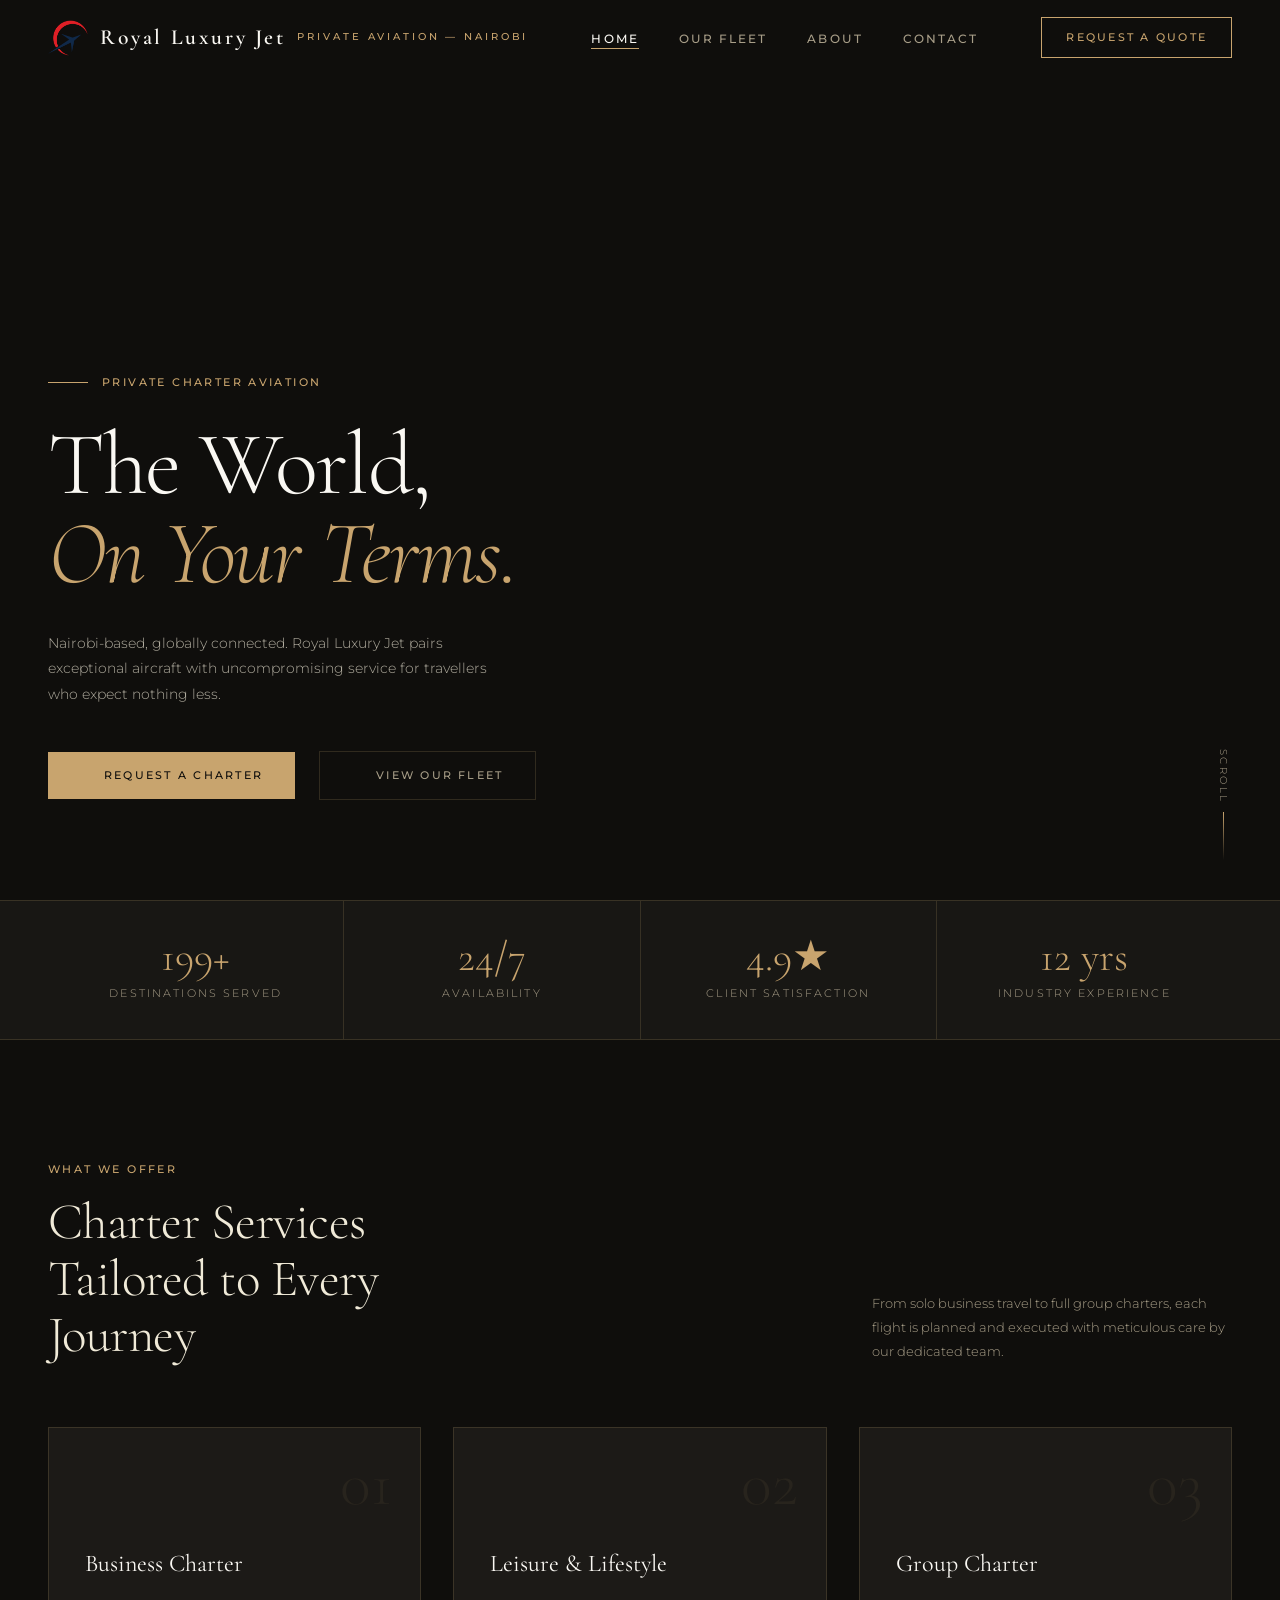
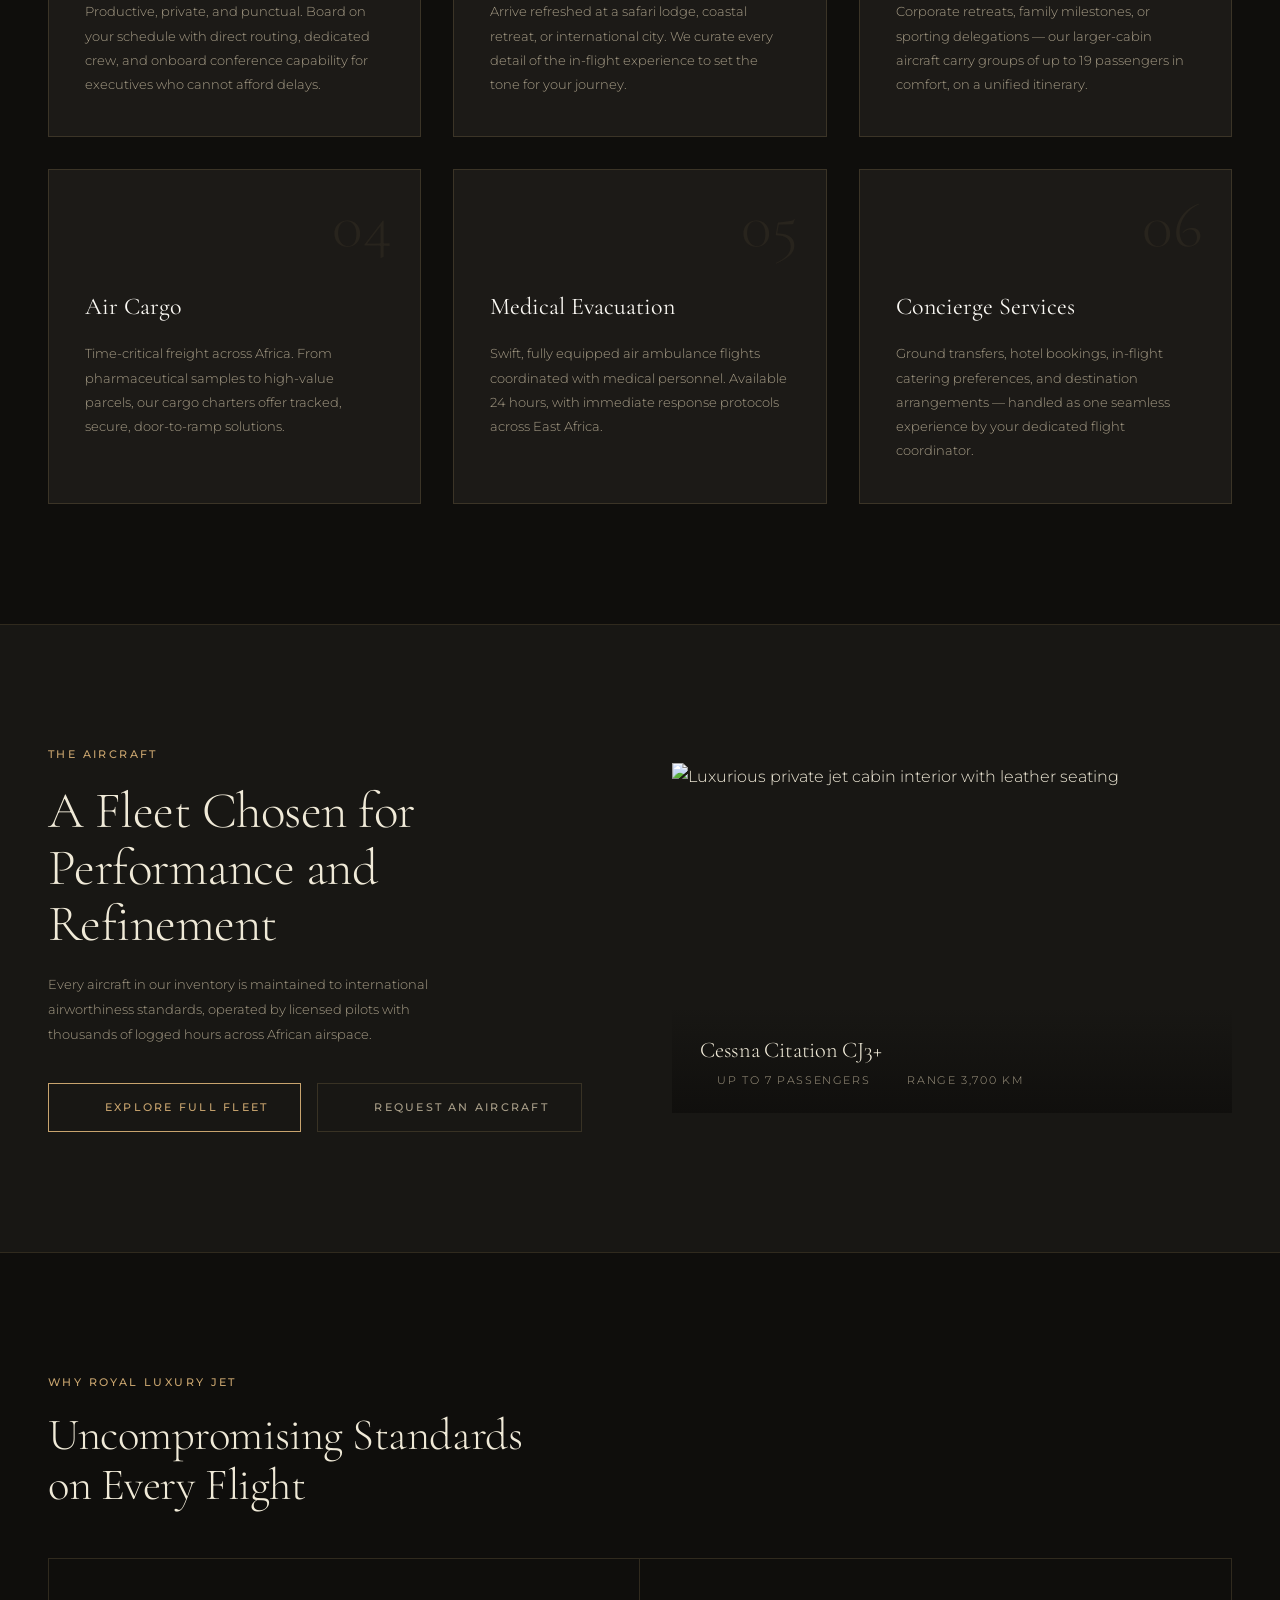
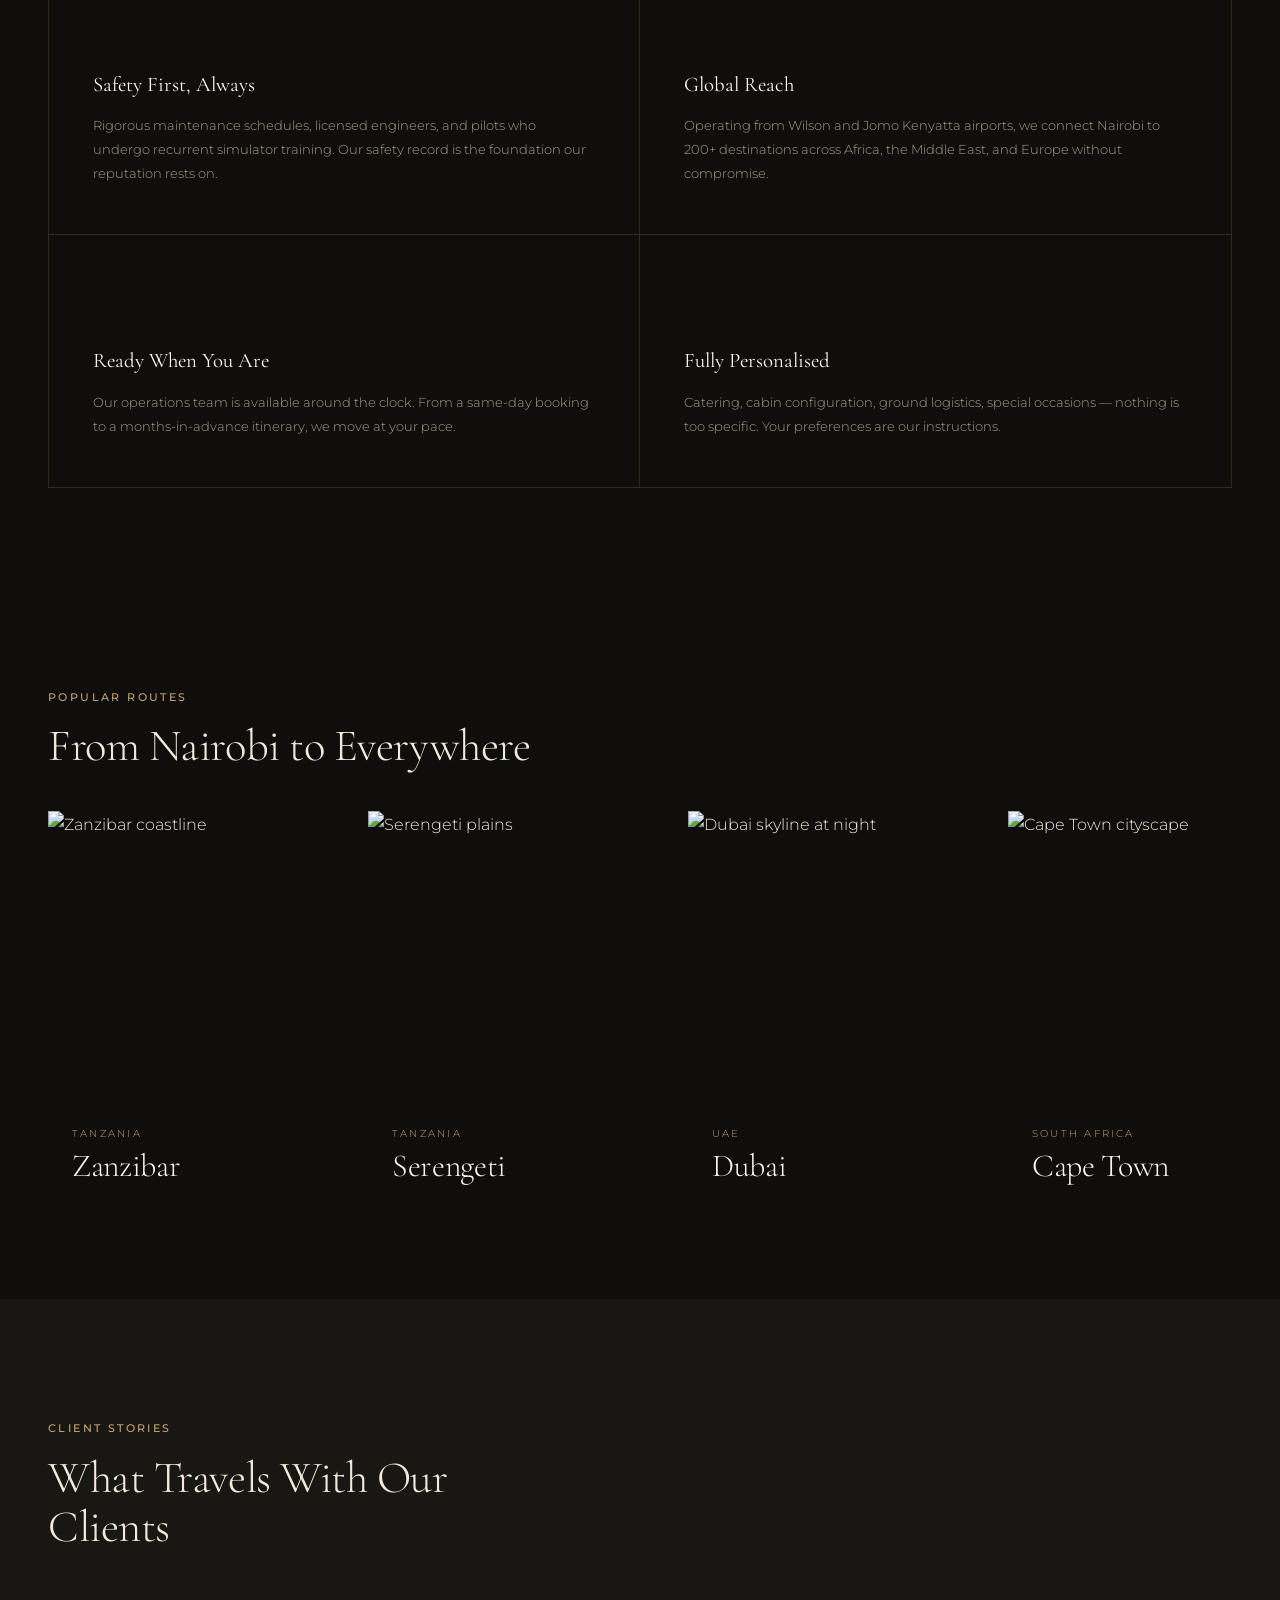
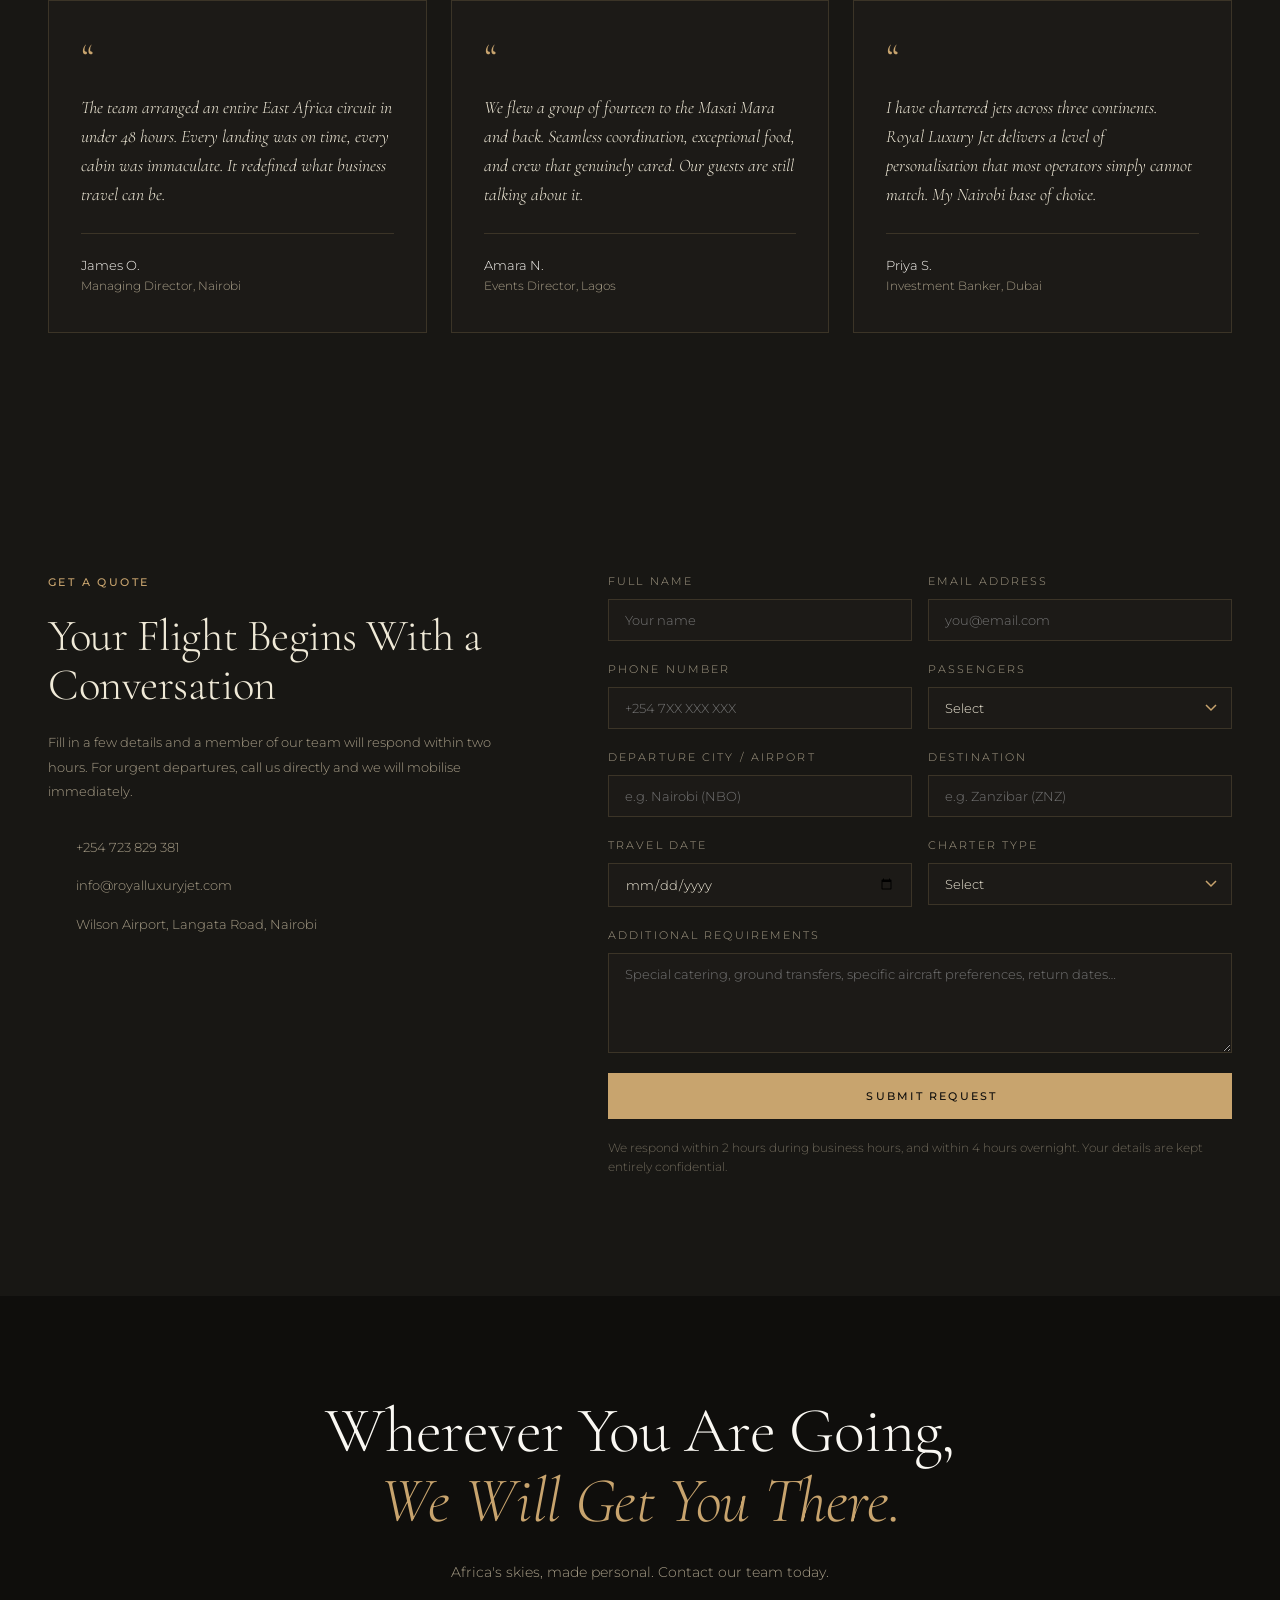
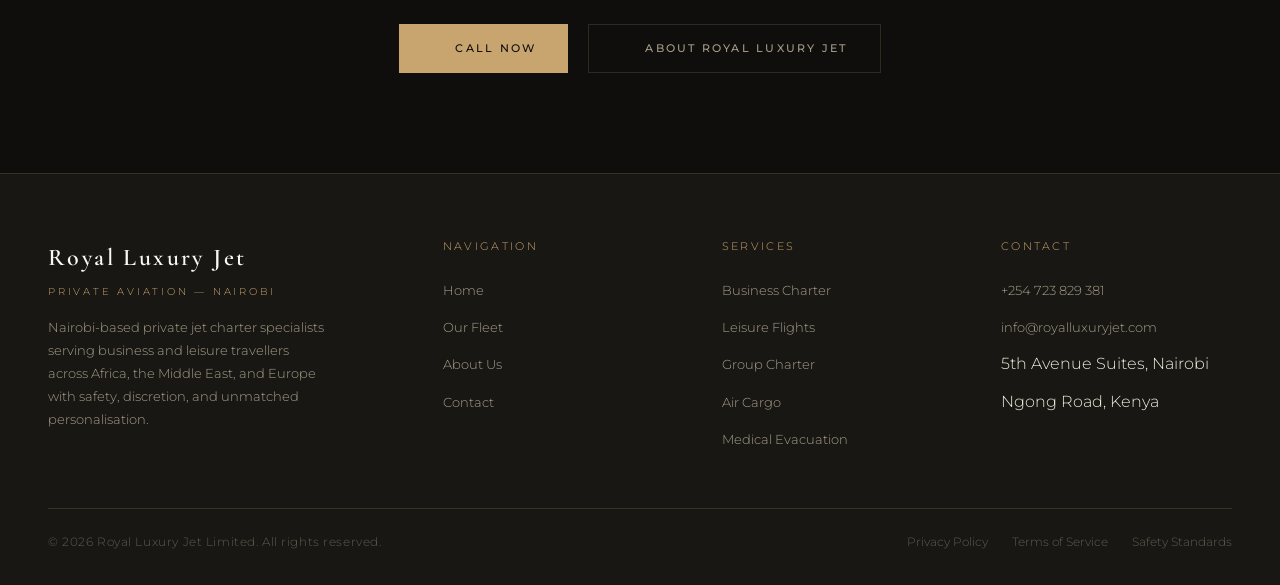
==== commit 562b1975: "Updated name to Royal Luxury Jet and copyright 2026" ====
--- a/index.html
+++ b/index.html
@@ -3,7 +3,7 @@
 <head>
   <meta charset="UTF-8" />
   <meta name="viewport" content="width=device-width, initial-scale=1.0" />
-  <title>Aventador Jets — Private Aviation, Nairobi</title>
+  <title>Royal Luxury Jet — Private Aviation, Nairobi</title>
   <meta name="description" content="Nairobi's premier private jet charter service. Tailored flights across Africa and beyond, available 24/7." />
   <link rel="stylesheet" href="style.css" />
   <!-- Feather Icons CDN -->
@@ -14,9 +14,9 @@
   <!-- ══ NAVIGATION ══════════════════════════════════════════ -->
   <nav class="nav" role="navigation" aria-label="Main navigation">
     <div class="nav__inner">
-      <a href="index.html" class="nav__logo" aria-label="Aventador Jets home">
-        <img src="images/logo.png" alt="Aventador Jets logo" class="nav__logo-img" />
-        <span class="nav__logo-name">Aventador Jets</span>
+      <a href="index.html" class="nav__logo" aria-label="Royal Luxury Jet home">
+        <img src="images/logo.png" alt="Royal Luxury Jet logo" class="nav__logo-img" />
+        <span class="nav__logo-name">Royal Luxury Jet</span>
         <span class="nav__logo-tag">Private Aviation — Nairobi</span>
       </a>
       <ul class="nav__links" role="list">
@@ -54,7 +54,7 @@
           The World,<br><em>On Your Terms.</em>
         </h1>
         <p class="hero__sub">
-          Nairobi-based, globally connected. Aventador Jets pairs exceptional aircraft with uncompromising service for travellers who expect nothing less.
+          Nairobi-based, globally connected. Royal Luxury Jet pairs exceptional aircraft with uncompromising service for travellers who expect nothing less.
         </p>
         <div class="hero__actions">
           <a href="contact.html" class="btn btn--primary">
@@ -207,10 +207,10 @@
 
     <hr class="rule" />
 
-    <!-- ══ WHY AVENTADOR ═══════════════════════════════════════ -->
+    <!-- ══ WHY ROYAL LUXURY JET ═══════════════════════════════════════ -->
     <section class="section" aria-labelledby="whyHeading">
       <div class="container">
-        <p class="label" style="margin-bottom:20px">Why Aventador</p>
+        <p class="label" style="margin-bottom:20px">Why Royal Luxury Jet</p>
         <h2 id="whyHeading" class="display" style="font-size:clamp(2rem,3.5vw,3.2rem); font-weight:300; margin-bottom:48px; max-width:500px; line-height:1.1;">
           Uncompromising Standards on Every Flight
         </h2>
@@ -336,7 +336,7 @@
           <article class="testimonial-card fade-up">
             <div class="testimonial-card__quote" aria-hidden="true">&ldquo;</div>
             <p class="testimonial-card__text">
-              I have chartered jets across three continents. Aventador Jets delivers a level of personalisation that most operators simply cannot match. My Nairobi base of choice.
+              I have chartered jets across three continents. Royal Luxury Jet delivers a level of personalisation that most operators simply cannot match. My Nairobi base of choice.
             </p>
             <div class="testimonial-card__author">
               <div>
@@ -367,7 +367,7 @@
             </div>
             <div class="quote__contact-item">
               <svg data-feather="mail" aria-hidden="true"></svg>
-              <a href="mailto:info@aventador-jets.com">info@aventador-jets.com</a>
+              <a href="mailto:info@royalluxuryjet.com">info@royalluxuryjet.com</a>
             </div>
             <div class="quote__contact-item">
               <svg data-feather="map-pin" aria-hidden="true"></svg>
@@ -464,7 +464,7 @@
             <svg data-feather="phone" aria-hidden="true"></svg> Call Now
           </a>
           <a href="about.html" class="btn btn--ghost">
-            <svg data-feather="info" aria-hidden="true"></svg> About Aventador
+            <svg data-feather="info" aria-hidden="true"></svg> About Royal Luxury Jet
           </a>
         </div>
       </div>
@@ -476,7 +476,7 @@
     <div class="container">
       <div class="footer__top">
         <div>
-          <div class="footer__brand-name">Aventador Jets</div>
+          <div class="footer__brand-name">Royal Luxury Jet</div>
           <div class="footer__brand-tag">Private Aviation — Nairobi</div>
           <p class="footer__brand-body">
             Nairobi-based private jet charter specialists serving business and leisure travellers across Africa, the Middle East, and Europe with safety, discretion, and unmatched personalisation.
@@ -505,14 +505,14 @@
           <div class="footer__col-title">Contact</div>
           <ul class="footer__links" role="list">
             <li><a href="tel:+254723829381">+254 723 829 381</a></li>
-            <li><a href="mailto:info@aventador-jets.com">info@aventador-jets.com</a></li>
+            <li><a href="mailto:info@royalluxuryjet.com">info@royalluxuryjet.com</a></li>
             <li>5th Avenue Suites, Nairobi</li>
             <li>Ngong Road, Kenya</li>
           </ul>
         </div>
       </div>
       <div class="footer__bottom">
-        <span class="footer__copy">&copy; 2025 Aventador Jets Limited. All rights reserved.</span>
+        <span class="footer__copy">&copy; 2026 Royal Luxury Jet Limited. All rights reserved.</span>
         <div class="footer__legal">
           <a href="#">Privacy Policy</a>
           <a href="#">Terms of Service</a>
--- a/style.css
+++ b/style.css
@@ -1,5 +1,5 @@
 /* ============================================================
-   AVENTADOR JETS — Global Stylesheet
+   ROYAL LUXURY JET — Global Stylesheet
    Palette: Deep charcoal / warm ivory / copper-bronze accent
    ============================================================ */
 
@@ -1266,23 +1266,34 @@
    RESPONSIVE
    ============================================================ */
 @media (max-width: 1100px) {
-  .grid-3, .fleet-grid, .team__grid { grid-template-columns: repeat(2, 1fr); }
+  .grid-3, .fleet-grid, .team__grid, .testimonial-grid { grid-template-columns: repeat(2, 1fr); }
   .footer__top { grid-template-columns: 1fr 1fr; }
   .cert__list { grid-template-columns: repeat(2, 1fr); }
   .cert-item:nth-child(2) { border-right: none; }
   .cert-item { border-bottom: 1px solid var(--border); }
   .cert-item:nth-last-child(-n+2) { border-bottom: none; }
+  .hero__scroll { right: 24px; }
 }
 @media (max-width: 860px) {
-  .container { padding: 0 24px; }
-  .hero__content { padding: 0 24px 80px; }
-  .section { padding: 80px 0; }
-  .grid-2, .quote__inner, .contact__grid, .page-hero__inner { grid-template-columns: 1fr; gap: 40px; }
-  .services__header { flex-direction: column; align-items: flex-start; gap: 20px; }
+  .container { padding: 0 20px; }
+  .hero__content { padding: 0 20px 70px; }
+  .section { padding: 70px 0; }
+  .section--sm { padding: 55px 0; }
+  .grid-2, .quote__inner, .contact__grid, .page-hero__inner { grid-template-columns: 1fr; gap: 36px; }
+  .services__header { flex-direction: column; align-items: flex-start; gap: 24px; }
   .fleet-grid, .team__grid, .testimonial-grid { grid-template-columns: 1fr; }
   .why__grid { grid-template-columns: 1fr; }
-  .why__item:nth-child(2n) { border-right: 1px solid var(--border); }
+  .why__item:nth-child(2n) { border-right: none; }
   .why__item { border-right: none; }
+  .hero__scroll { display: none; }
+  .hero__headline { font-size: clamp(2.6rem, 8vw, 4.2rem); }
+  .hero__sub { max-width: 100%; }
+  .hero__actions { justify-content: flex-start; }
+  .fleet-card__stats { grid-template-columns: 1fr; }
+  .fleet-card__body { padding: 24px; }
+  .fleet__image-caption { padding: 24px 20px 18px; }
+  .fleet__specs { gap: 12px; }
+  .contact__map { aspect-ratio: 16 / 10; }
   .stats__inner { flex-wrap: wrap; }
   .stats__item { flex: 0 0 50%; border-bottom: 1px solid var(--border); }
   .stats__item:nth-child(2n) { border-right: none; }
@@ -1294,4 +1305,38 @@
   .form__row { grid-template-columns: 1fr; }
   .cert__list { grid-template-columns: 1fr; }
   .cert-item { border-right: none !important; }
+}
+@media (max-width: 640px) {
+  .container { padding: 0 16px; }
+  .section { padding: 60px 0; }
+  .section--sm { padding: 45px 0; }
+  .nav__inner { padding: 0 16px; }
+  .nav__logo { gap: 10px; }
+  .nav__logo-name { font-size: 1.2rem; }
+  .nav__logo-tag { display: none; }
+  .nav__hamburger { padding: 8px; }
+  .nav__mobile { padding: 32px 20px; align-items: flex-start; justify-content: flex-start; gap: 24px; }
+  .nav__mobile .nav__link { font-size: 1rem; text-align: left; }
+  .service-card { padding: 32px 24px; }
+  .why__item { padding: 30px 24px; }
+  .contact__detail { flex-direction: column; align-items: flex-start; }
+  .contact__detail-icon { width: 36px; height: 36px; }
+  .form__label { font-size: 0.72rem; }
+  .form__input, .form__select, .form__textarea { padding: 14px 14px; }
+  .form__submit { padding: 16px; }
+  .footer__bottom { flex-direction: column; align-items: stretch; }
+  .footer__legal { justify-content: space-between; width: 100%; flex-wrap: wrap; gap: 12px; }
+  .cta-banner { padding: 70px 0; }
+  .cta-banner__title { font-size: clamp(2rem, 7vw, 3.6rem); }
+}
+@media (max-width: 500px) {
+  .hero__headline { font-size: clamp(2.1rem, 8vw, 2.8rem); }
+  .hero__sub { font-size: 0.92rem; }
+  .dest-card { min-width: 220px; height: 300px; }
+  .dest-card__city { font-size: 1.7rem; }
+  .hero__actions { gap: 14px; }
+  .fleet-card__stats { gap: 14px; }
+  .page-hero__img-frame { bottom: -10px; left: -10px; width: calc(100% - 20px); height: calc(100% - 20px); }
+  .footer__copy { text-align: center; width: 100%; }
+  .footer__legal { flex-direction: column; align-items: stretch; gap: 10px; }
 }
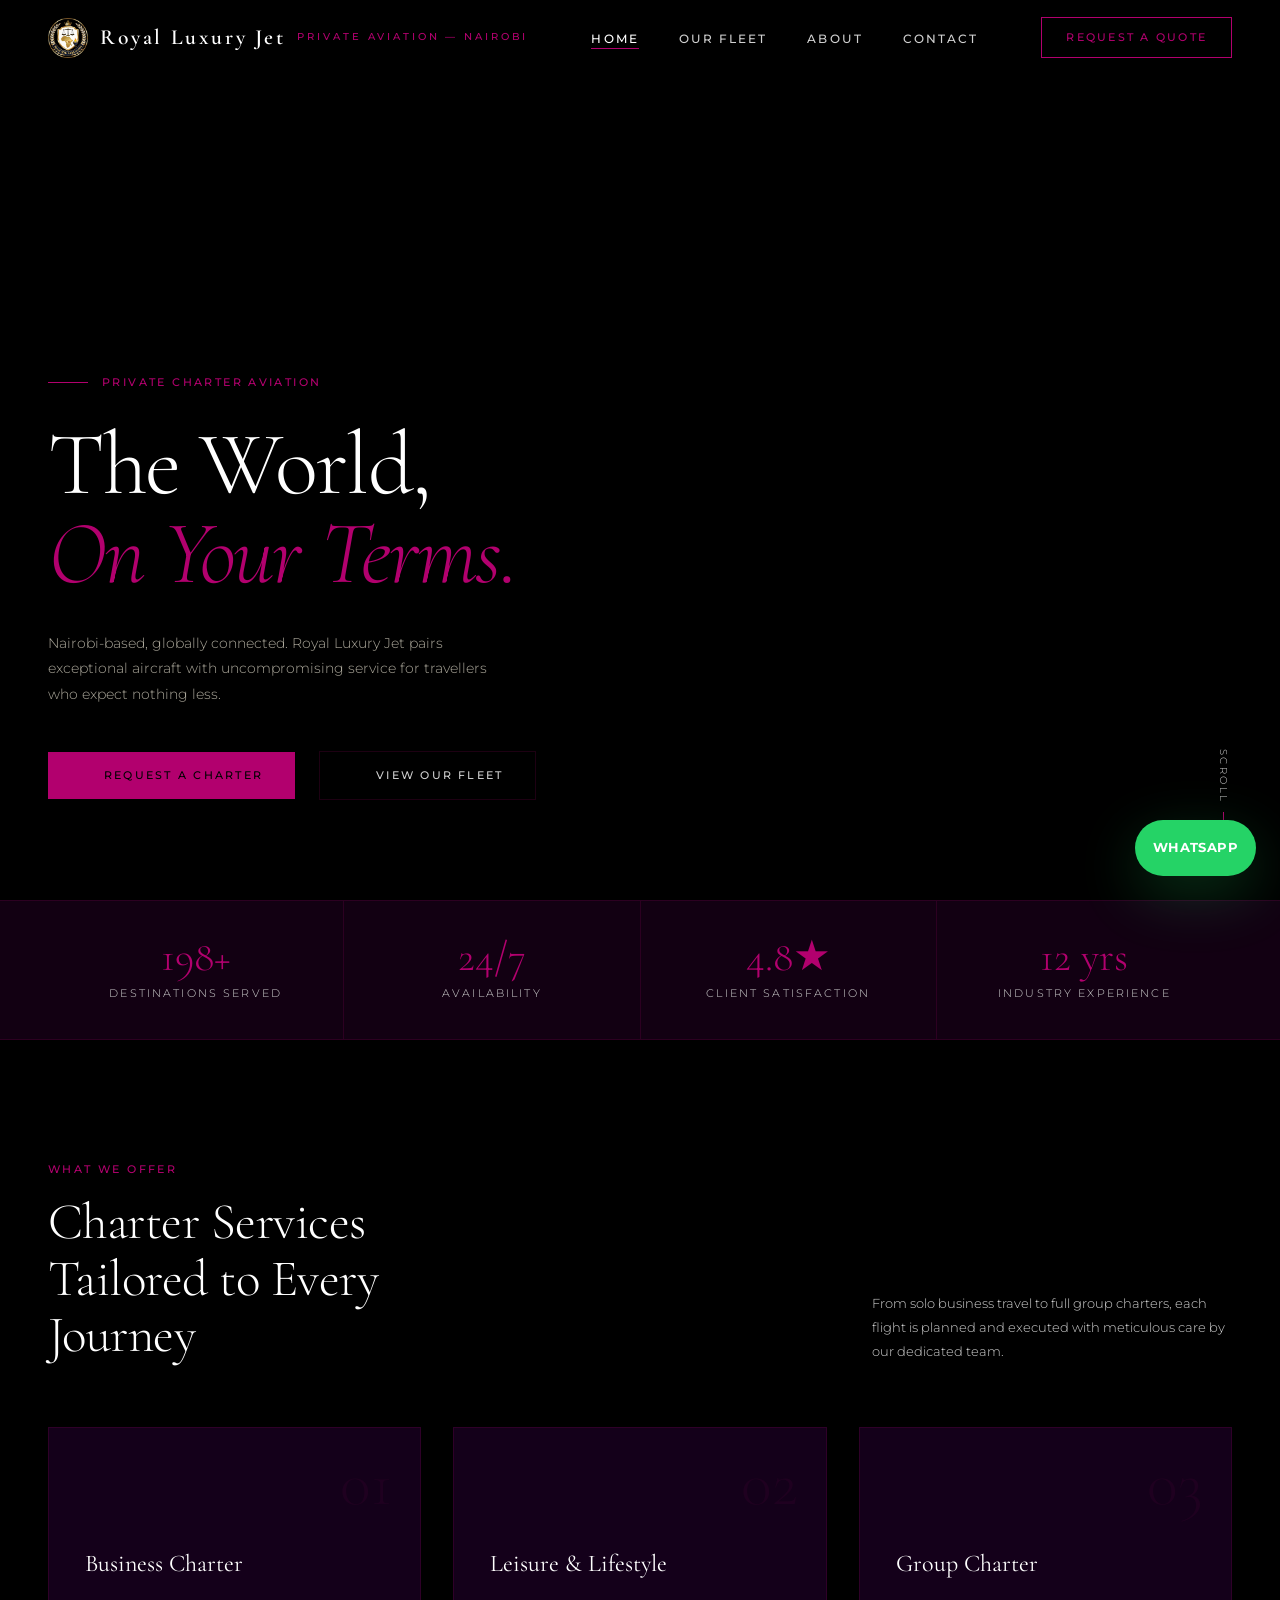
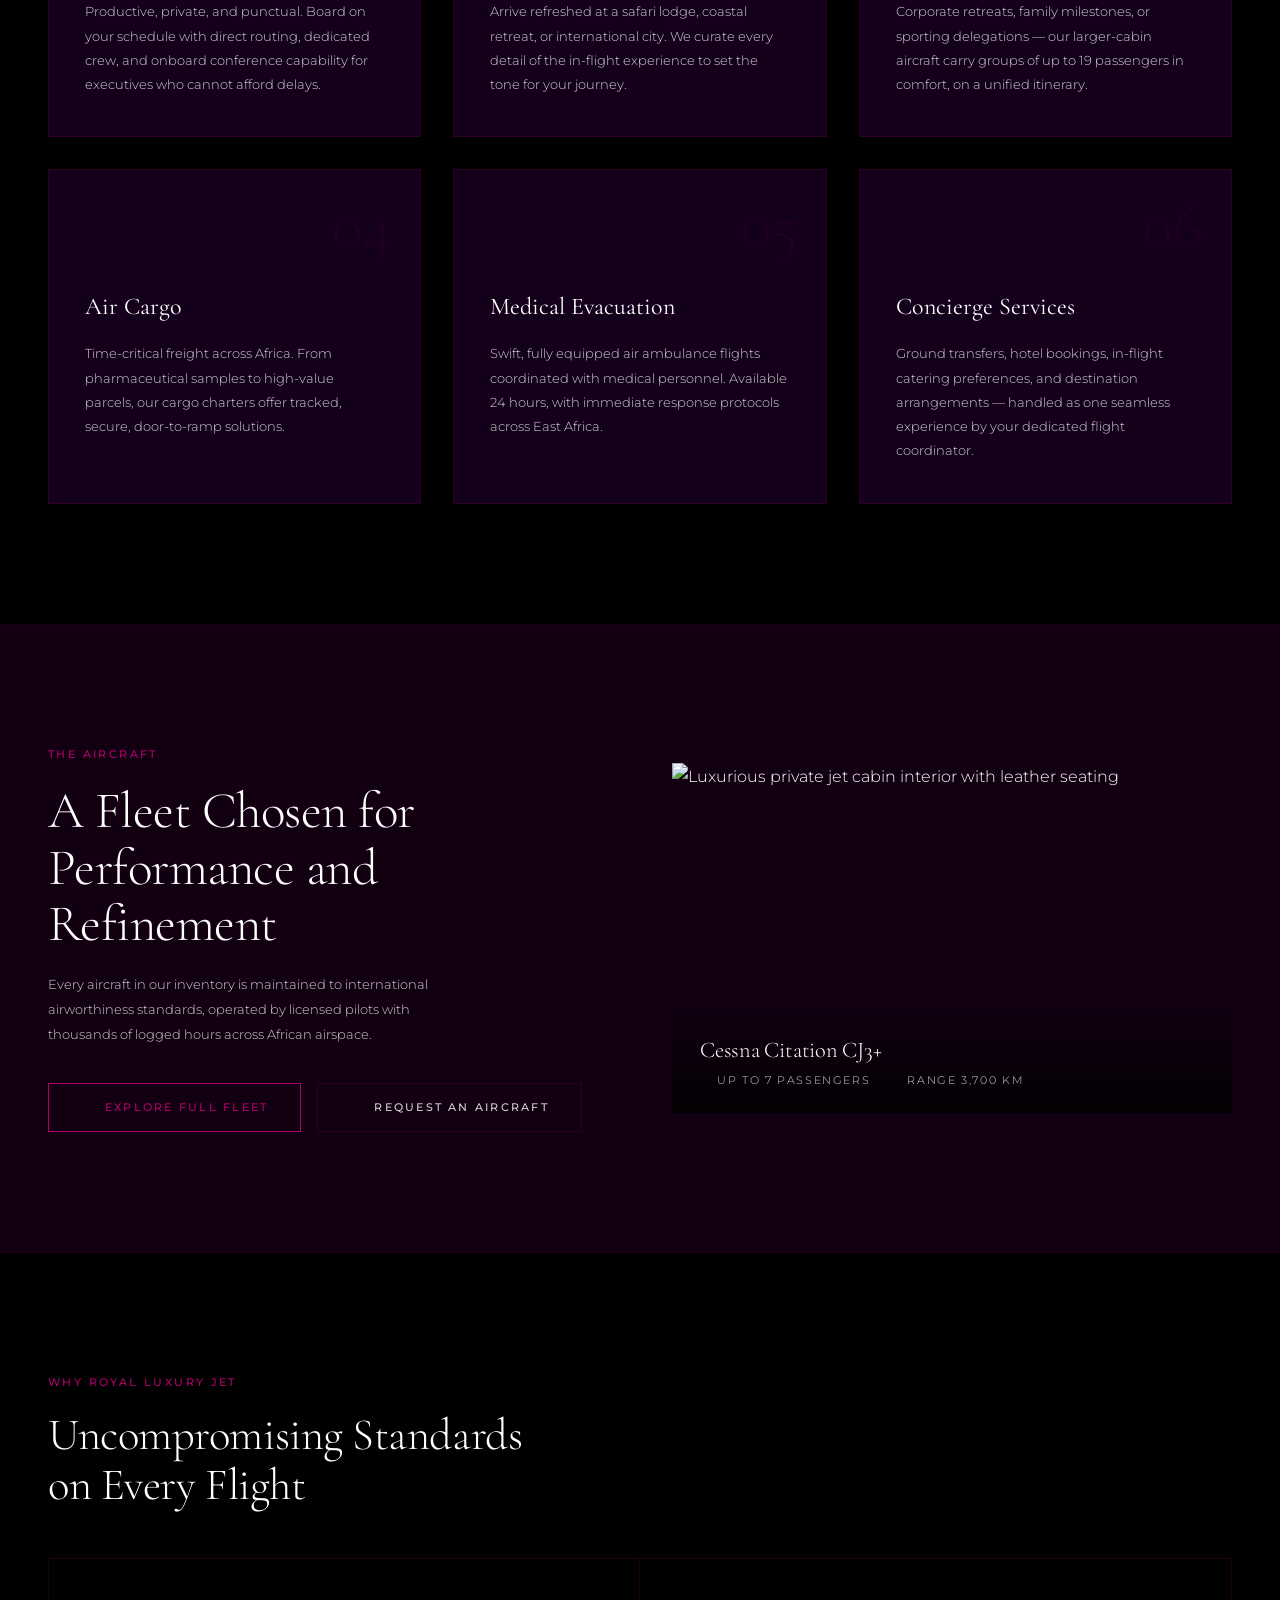
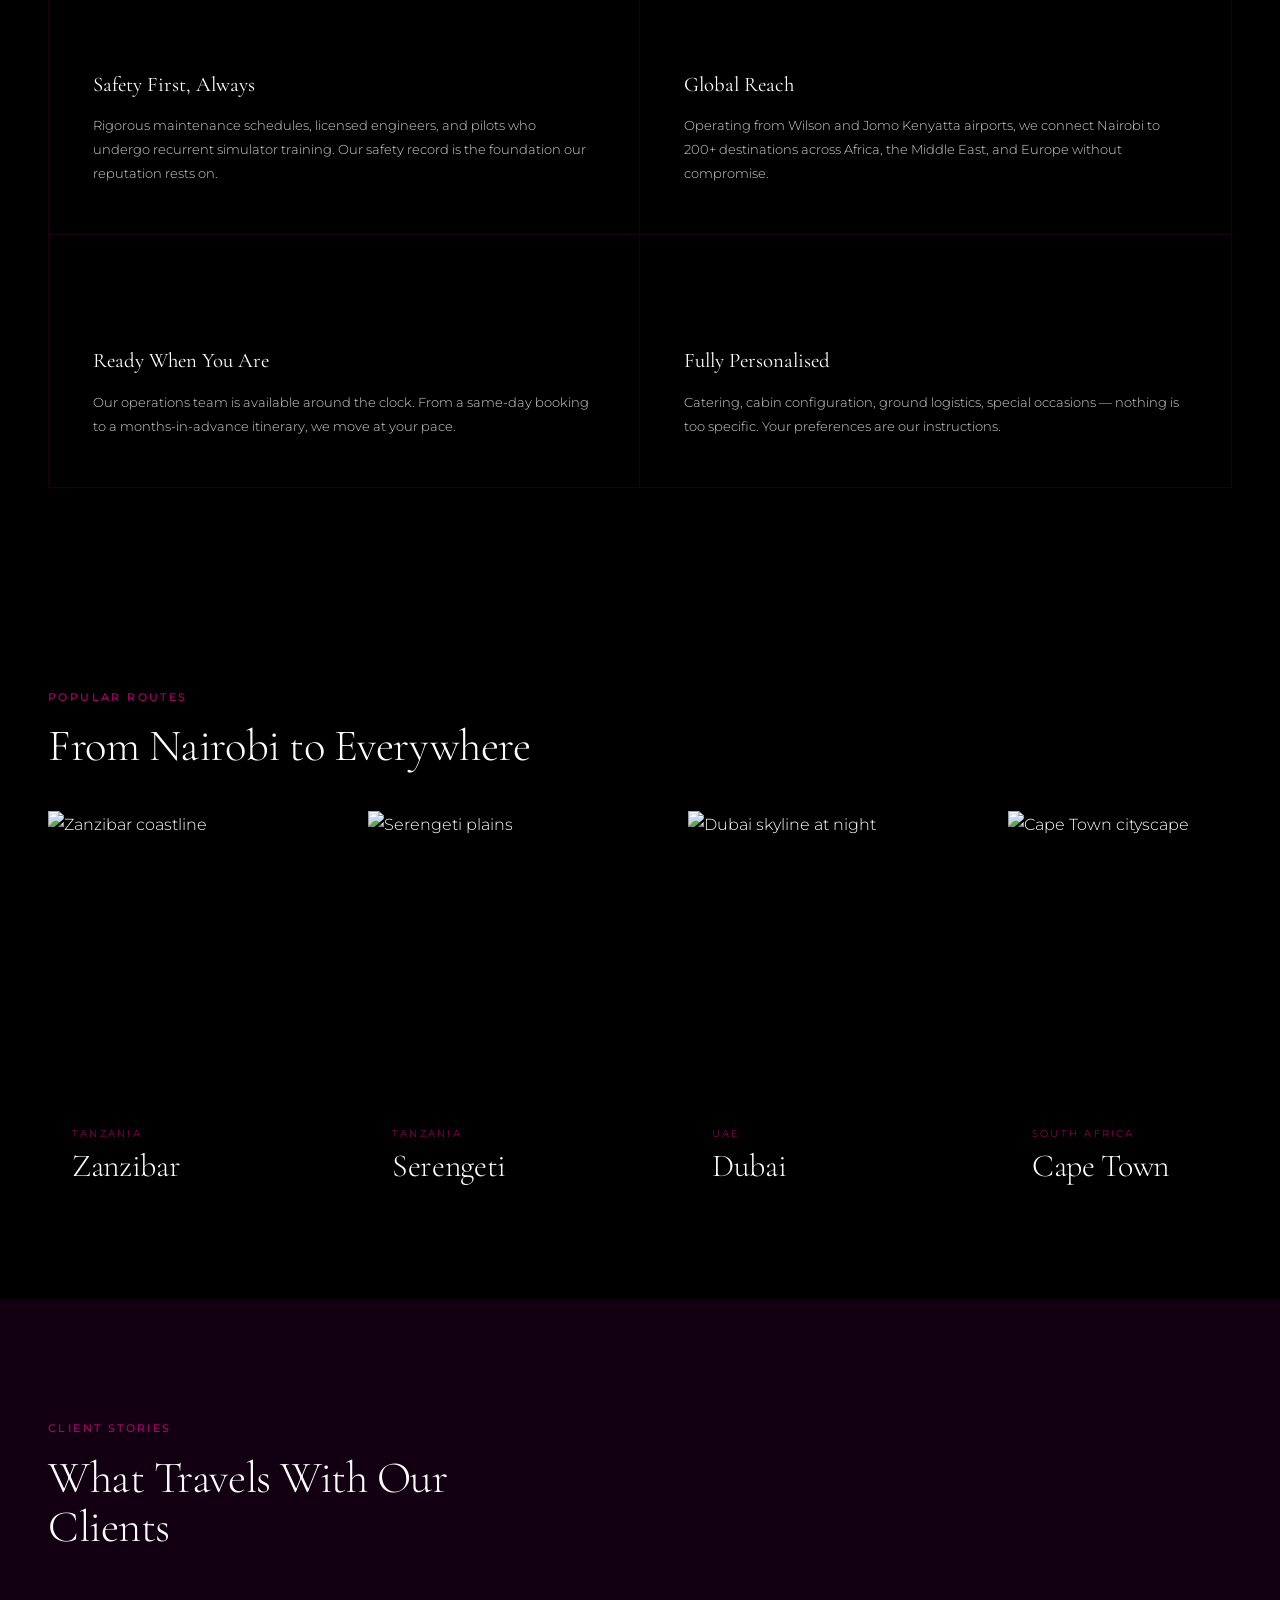
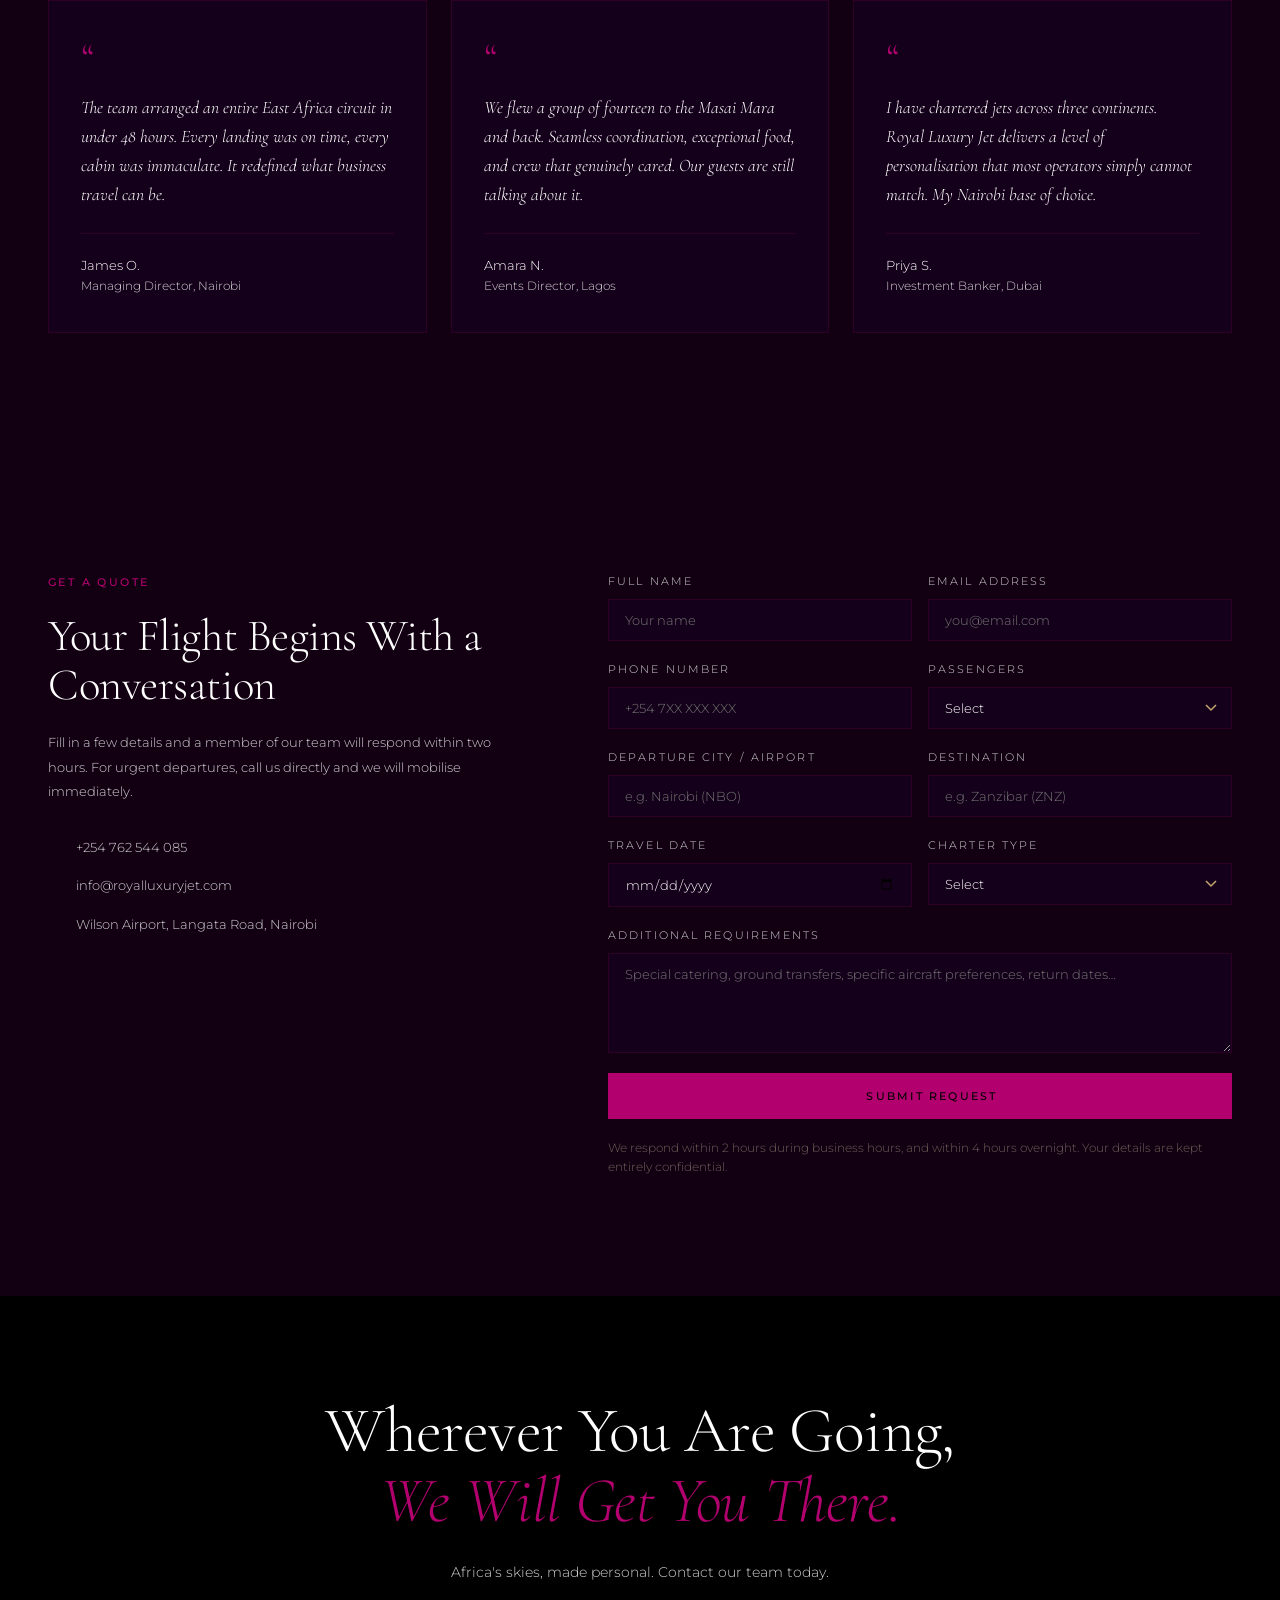
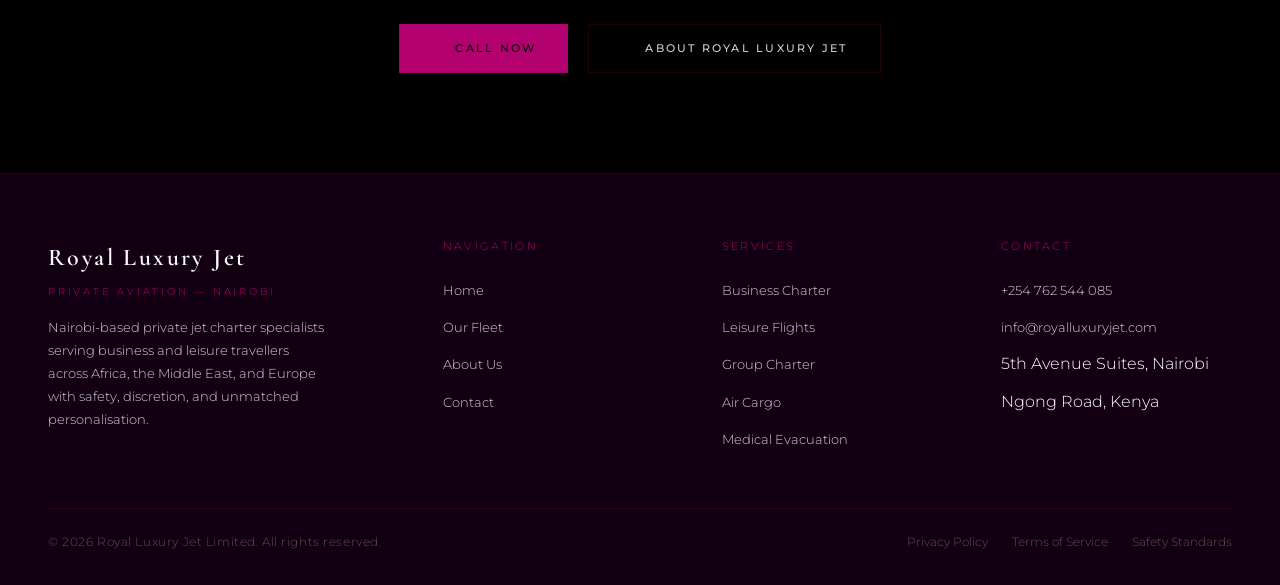
==== commit 8dd73863: "changed name and added WhatsApp FAB" ====
--- a/index.html
+++ b/index.html
@@ -41,6 +41,8 @@
     <a href="contact.html" class="nav__cta">Request a Quote</a>
   </div>
 
+  <a href="https://wa.me/254762544085" class="fab" aria-label="Chat on WhatsApp" target="_blank" rel="noreferrer noopener">WhatsApp</a>
+
   <main>
     <!-- ══ HERO ════════════════════════════════════════════════ -->
     <section class="hero" aria-labelledby="heroHeadline">
@@ -185,7 +187,7 @@
           </div>
           <div class="fleet__image fade-up">
             <img
-              src="https://images.unsplash.com/photo-1474302770737-173ee21bab63?w=900&auto=format&fit=crop&q=80"
+              src="images/openjet.jpg"
               alt="Luxurious private jet cabin interior with leather seating"
               loading="lazy"
             />
@@ -250,7 +252,7 @@
       <div class="container">
         <div class="destinations__scroll" role="list">
           <div class="dest-card" role="listitem">
-            <img src="https://images.unsplash.com/photo-1544735716-392fe2489ffa?w=600&auto=format&fit=crop&q=80" alt="Zanzibar coastline" loading="lazy" />
+            <img src="images/zanzibar.jpg" alt="Zanzibar coastline" loading="lazy" />
             <div class="dest-card__overlay" aria-hidden="true"></div>
             <div class="dest-card__info">
               <p class="dest-card__region">Tanzania</p>
@@ -258,7 +260,7 @@
             </div>
           </div>
           <div class="dest-card" role="listitem">
-            <img src="https://images.unsplash.com/photo-1547471080-7cc2caa01a7e?w=600&auto=format&fit=crop&q=80" alt="Serengeti plains" loading="lazy" />
+            <img src="images/serengeti.jpg" alt="Serengeti plains" loading="lazy" />
             <div class="dest-card__overlay" aria-hidden="true"></div>
             <div class="dest-card__info">
               <p class="dest-card__region">Tanzania</p>
@@ -266,7 +268,7 @@
             </div>
           </div>
           <div class="dest-card" role="listitem">
-            <img src="https://images.unsplash.com/photo-1518548419970-58e3b4079ab2?w=600&auto=format&fit=crop&q=80" alt="Dubai skyline at night" loading="lazy" />
+            <img src="images/dubai.jpg" alt="Dubai skyline at night" loading="lazy" />
             <div class="dest-card__overlay" aria-hidden="true"></div>
             <div class="dest-card__info">
               <p class="dest-card__region">UAE</p>
@@ -274,7 +276,7 @@
             </div>
           </div>
           <div class="dest-card" role="listitem">
-            <img src="https://images.unsplash.com/photo-1486325212027-8081e485255e?w=600&auto=format&fit=crop&q=80" alt="Cape Town cityscape" loading="lazy" />
+            <img src="images/cape-town.jpg" alt="Cape Town cityscape" loading="lazy" />
             <div class="dest-card__overlay" aria-hidden="true"></div>
             <div class="dest-card__info">
               <p class="dest-card__region">South Africa</p>
@@ -282,7 +284,7 @@
             </div>
           </div>
           <div class="dest-card" role="listitem">
-            <img src="https://images.unsplash.com/photo-1489392191049-fc10c97e64b6?w=600&auto=format&fit=crop&q=80" alt="Lagos waterfront" loading="lazy" />
+            <img src="images/Lagos.jpg" alt="Lagos waterfront" loading="lazy" />
             <div class="dest-card__overlay" aria-hidden="true"></div>
             <div class="dest-card__info">
               <p class="dest-card__region">Nigeria</p>
@@ -290,7 +292,7 @@
             </div>
           </div>
           <div class="dest-card" role="listitem">
-            <img src="https://images.unsplash.com/photo-1526285759904-71d1170ed2ac?w=600&auto=format&fit=crop&q=80" alt="London at dusk" loading="lazy" />
+            <img src="images/london.png" alt="London at dusk" loading="lazy" />
             <div class="dest-card__overlay" aria-hidden="true"></div>
             <div class="dest-card__info">
               <p class="dest-card__region">United Kingdom</p>
@@ -363,7 +365,7 @@
             </p>
             <div class="quote__contact-item">
               <svg data-feather="phone" aria-hidden="true"></svg>
-              <a href="tel:+254723829381">+254 723 829 381</a>
+              <a href="tel:+254762544085">+254 762 544 085</a>
             </div>
             <div class="quote__contact-item">
               <svg data-feather="mail" aria-hidden="true"></svg>
@@ -460,7 +462,7 @@
         </h2>
         <p class="cta-banner__sub">Africa's skies, made personal. Contact our team today.</p>
         <div class="cta-banner__actions">
-          <a href="tel:+254723829381" class="btn btn--primary">
+          <a href="tel:+254762544085" class="btn btn--primary">
             <svg data-feather="phone" aria-hidden="true"></svg> Call Now
           </a>
           <a href="about.html" class="btn btn--ghost">
@@ -504,7 +506,7 @@
         <div>
           <div class="footer__col-title">Contact</div>
           <ul class="footer__links" role="list">
-            <li><a href="tel:+254723829381">+254 723 829 381</a></li>
+            <li><a href="tel:+254762544085">+254 762 544 085</a></li>
             <li><a href="mailto:info@royalluxuryjet.com">info@royalluxuryjet.com</a></li>
             <li>5th Avenue Suites, Nairobi</li>
             <li>Ngong Road, Kenya</li>
--- a/style.css
+++ b/style.css
@@ -1,21 +1,21 @@
 /* ============================================================
    ROYAL LUXURY JET — Global Stylesheet
-   Palette: Deep charcoal / warm ivory / copper-bronze accent
+   Palette: Black / white / magnetic magenta accent
    ============================================================ */
 
 @import url('https://fonts.googleapis.com/css2?family=Cormorant+Garamond:ital,wght@0,300;0,400;0,600;1,300;1,400&family=Montserrat:wght@300;400;500;600&display=swap');
 
 /* ── Variables ─────────────────────────────────────────────── */
 :root {
-  --bg:          #0f0e0c;
-  --bg-mid:      #181714;
-  --bg-card:     #1c1a17;
-  --border:      rgba(200, 170, 110, 0.18);
-  --ivory:       #f0ead8;
-  --ivory-dim:   #a89e88;
-  --copper:      #c8a46e;
-  --copper-dark: #9e7c47;
-  --white:       #faf8f3;
+  --bg:          #000000;
+  --bg-mid:      #120012;
+  --bg-card:     #14001a;
+  --border:      rgba(178, 0, 110, 0.16);
+  --ivory:       #ffffff;
+  --ivory-dim:   #d1d1d1;
+  --copper:      #b2006e;
+  --copper-dark: #70246f;
+  --white:       #ffffff;
   --ff-display:  'Cormorant Garamond', Georgia, serif;
   --ff-body:     'Montserrat', sans-serif;
   --radius:      2px;
@@ -243,6 +243,34 @@
 }
 .btn svg { width: 14px; height: 14px; flex-shrink: 0; }
 
+.fab {
+  position: fixed;
+  right: 24px;
+  bottom: 24px;
+  z-index: 120;
+  display: inline-flex;
+  align-items: center;
+  justify-content: center;
+  min-width: 56px;
+  min-height: 56px;
+  padding: 16px 18px;
+  border-radius: 999px;
+  background: #25D366;
+  color: #fff;
+  font-size: 0.8rem;
+  font-weight: 700;
+  letter-spacing: 0.03em;
+  text-transform: uppercase;
+  text-decoration: none;
+  box-shadow: 0 18px 60px rgba(37, 211, 102, 0.24);
+  transition: transform var(--transition), box-shadow var(--transition), filter var(--transition);
+}
+.fab:hover,
+.fab:focus-visible {
+  transform: translateY(-3px);
+  box-shadow: 0 24px 78px rgba(37, 211, 102, 0.28);
+}
+
 /* ============================================================
    HERO
    ============================================================ */
@@ -257,7 +285,7 @@
   position: absolute;
   inset: 0;
   background: 
-    linear-gradient(to bottom, rgba(15,14,12,0.3) 0%, rgba(15,14,12,0.1) 40%, rgba(15,14,12,0.75) 80%, var(--bg) 100%),
+    linear-gradient(to bottom, rgba(0,0,0,0.3) 0%, rgba(0,0,0,0.1) 40%, rgba(0,0,0,0.75) 80%, var(--bg) 100%),
     url('https://images.unsplash.com/photo-1540962351504-03099e0a754b?w=1800&auto=format&fit=crop&q=80') center/cover no-repeat;
   transform: scale(1.04);
   animation: heroZoom 18s ease-in-out infinite alternate;
@@ -354,7 +382,7 @@
   transition: background var(--transition);
 }
 .stats__item:last-child { border-right: none; }
-.stats__item:hover { background: rgba(200,164,110,0.04); }
+.stats__item:hover { background: rgba(178,0,110,0.04); }
 .stats__num {
   font-family: var(--ff-display);
   font-size: 2.6rem;
@@ -405,12 +433,12 @@
   content: '';
   position: absolute;
   inset: 0;
-  background: linear-gradient(135deg, rgba(200,164,110,0.06) 0%, transparent 60%);
+  background: linear-gradient(135deg, rgba(178,0,110,0.06) 0%, transparent 60%);
   opacity: 0;
   transition: opacity var(--transition);
 }
 .service-card:hover {
-  border-color: rgba(200,164,110,0.5);
+  border-color: rgba(178,0,110,0.5);
   transform: translateY(-4px);
 }
 .service-card:hover::before { opacity: 1; }
@@ -426,7 +454,7 @@
   font-family: var(--ff-display);
   font-size: 4rem;
   font-weight: 300;
-  color: rgba(200,164,110,0.07);
+  color: rgba(178,0,110,0.07);
   line-height: 1;
   user-select: none;
 }
@@ -480,7 +508,7 @@
   position: absolute;
   bottom: 0; left: 0; right: 0;
   padding: 32px 28px 24px;
-  background: linear-gradient(to top, rgba(15,14,12,0.88), transparent);
+  background: linear-gradient(to top, rgba(0,0,0,0.88), transparent);
 }
 .fleet__image-caption h4 {
   font-family: var(--ff-display);
@@ -518,7 +546,7 @@
   transition: border-color var(--transition), transform var(--transition);
 }
 .fleet-card:hover {
-  border-color: rgba(200,164,110,0.5);
+  border-color: rgba(178,0,110,0.5);
   transform: translateY(-4px);
 }
 .fleet-card__img {
@@ -589,7 +617,7 @@
   border-bottom: 1px solid var(--border);
   transition: background var(--transition);
 }
-.why__item:hover { background: rgba(200,164,110,0.04); }
+.why__item:hover { background: rgba(178,0,110,0.04); }
 .why__item:nth-child(2n) { border-right: none; }
 .why__item:nth-child(n+3) { border-bottom: none; }
 .why__icon {
@@ -638,11 +666,11 @@
 .dest-card__overlay {
   position: absolute;
   inset: 0;
-  background: linear-gradient(to top, rgba(15,14,12,0.9) 0%, transparent 55%);
+  background: linear-gradient(to top, rgba(0,0,0,0.9) 0%, transparent 55%);
   transition: background var(--transition);
 }
 .dest-card:hover .dest-card__overlay {
-  background: linear-gradient(to top, rgba(15,14,12,0.95) 0%, rgba(15,14,12,0.25) 55%);
+  background: linear-gradient(to top, rgba(0,0,0,0.95) 0%, rgba(0,0,0,0.25) 55%);
 }
 .dest-card__info {
   position: absolute;
@@ -884,7 +912,7 @@
   transition: background var(--transition);
 }
 .value-item:last-child { border-bottom: none; }
-.value-item:hover { background: rgba(200,164,110,0.04); }
+.value-item:hover { background: rgba(178,0,110,0.04); }
 .value-item__num {
   font-family: var(--ff-display);
   font-size: 1.1rem;
@@ -928,7 +956,7 @@
   overflow: hidden;
   transition: border-color var(--transition);
 }
-.team-card:hover { border-color: rgba(200,164,110,0.45); }
+.team-card:hover { border-color: rgba(178,0,110,0.45); }
 .team-card__img {
   aspect-ratio: 3/4;
   overflow: hidden;
@@ -983,7 +1011,7 @@
   transition: background var(--transition);
 }
 .cert-item:last-child { border-right: none; }
-.cert-item:hover { background: rgba(200,164,110,0.04); }
+.cert-item:hover { background: rgba(178,0,110,0.04); }
 .cert-item__icon {
   width: 36px; height: 36px;
   color: var(--copper);
@@ -1168,7 +1196,7 @@
   background: var(--bg-card);
   transition: border-color var(--transition);
 }
-.testimonial-card:hover { border-color: rgba(200,164,110,0.4); }
+.testimonial-card:hover { border-color: rgba(178,0,110,0.4); }
 .testimonial-card__quote {
   font-family: var(--ff-display);
   font-size: 2.5rem;
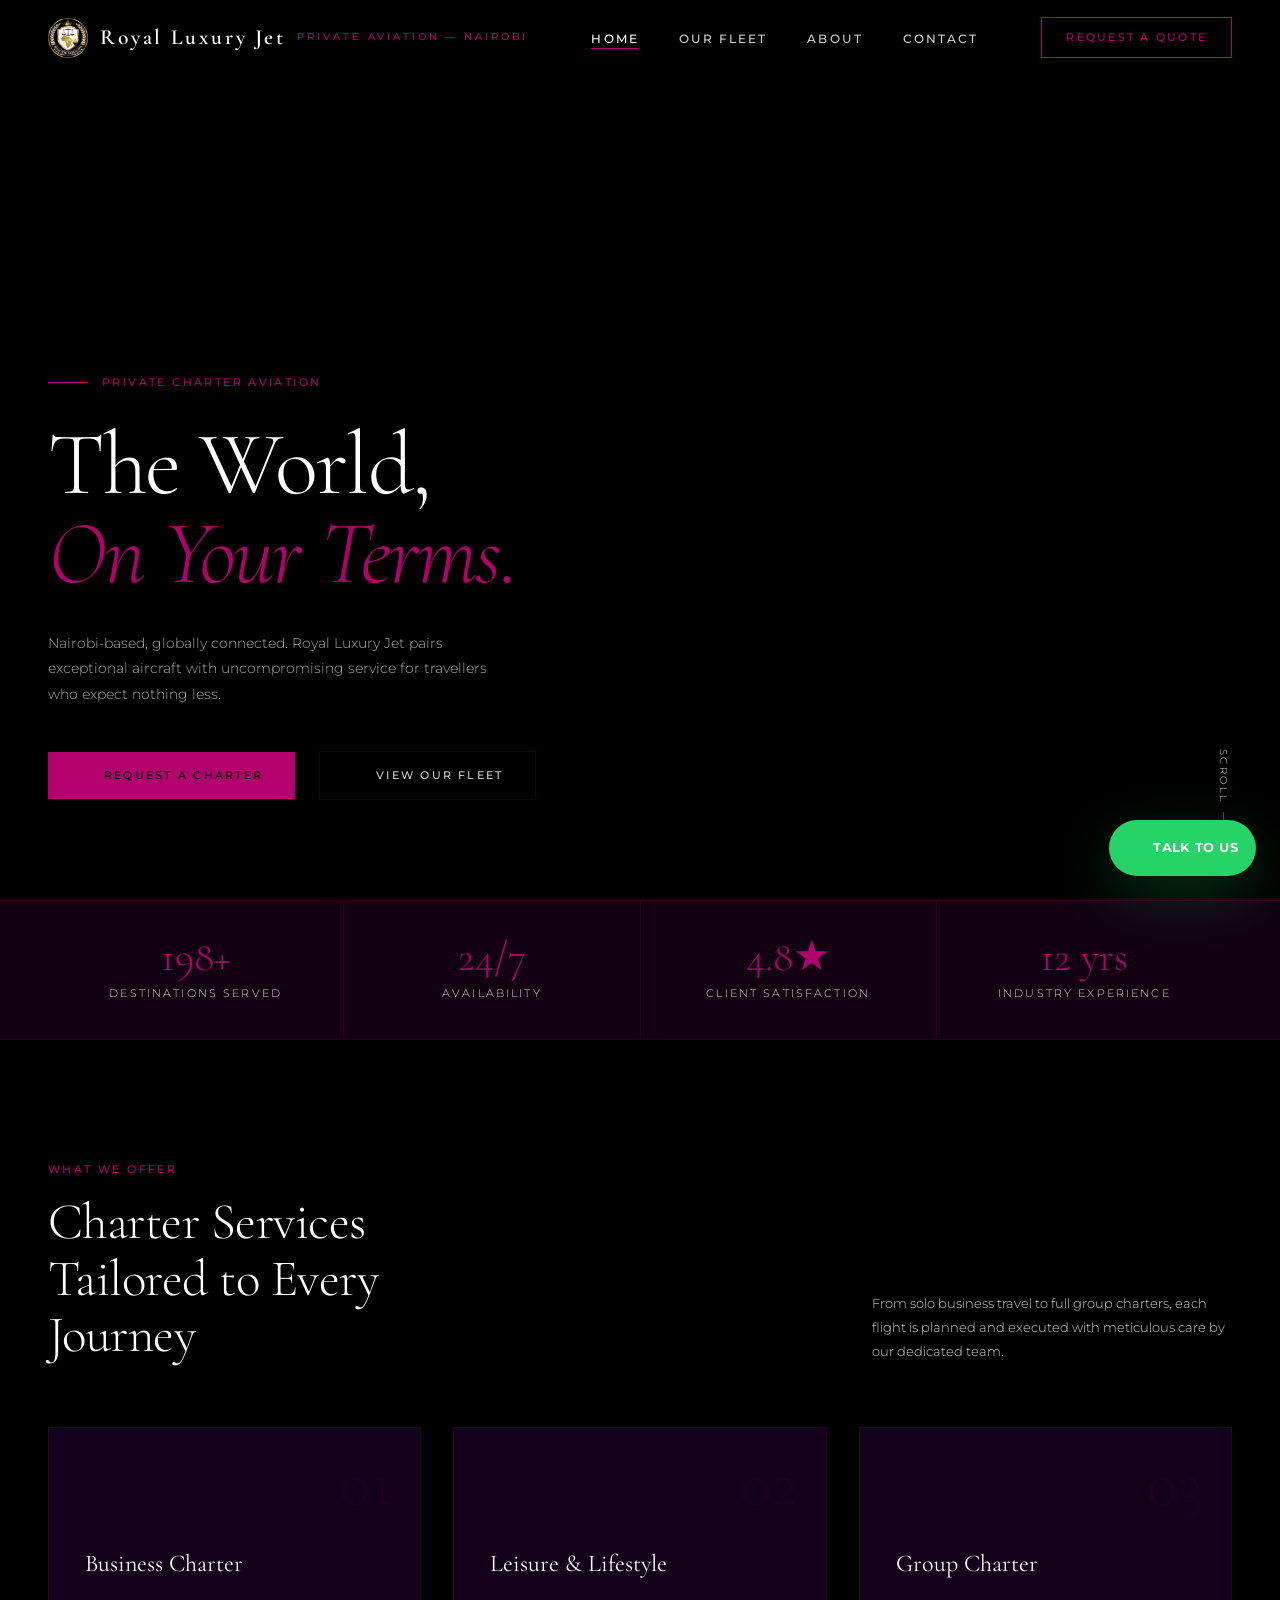
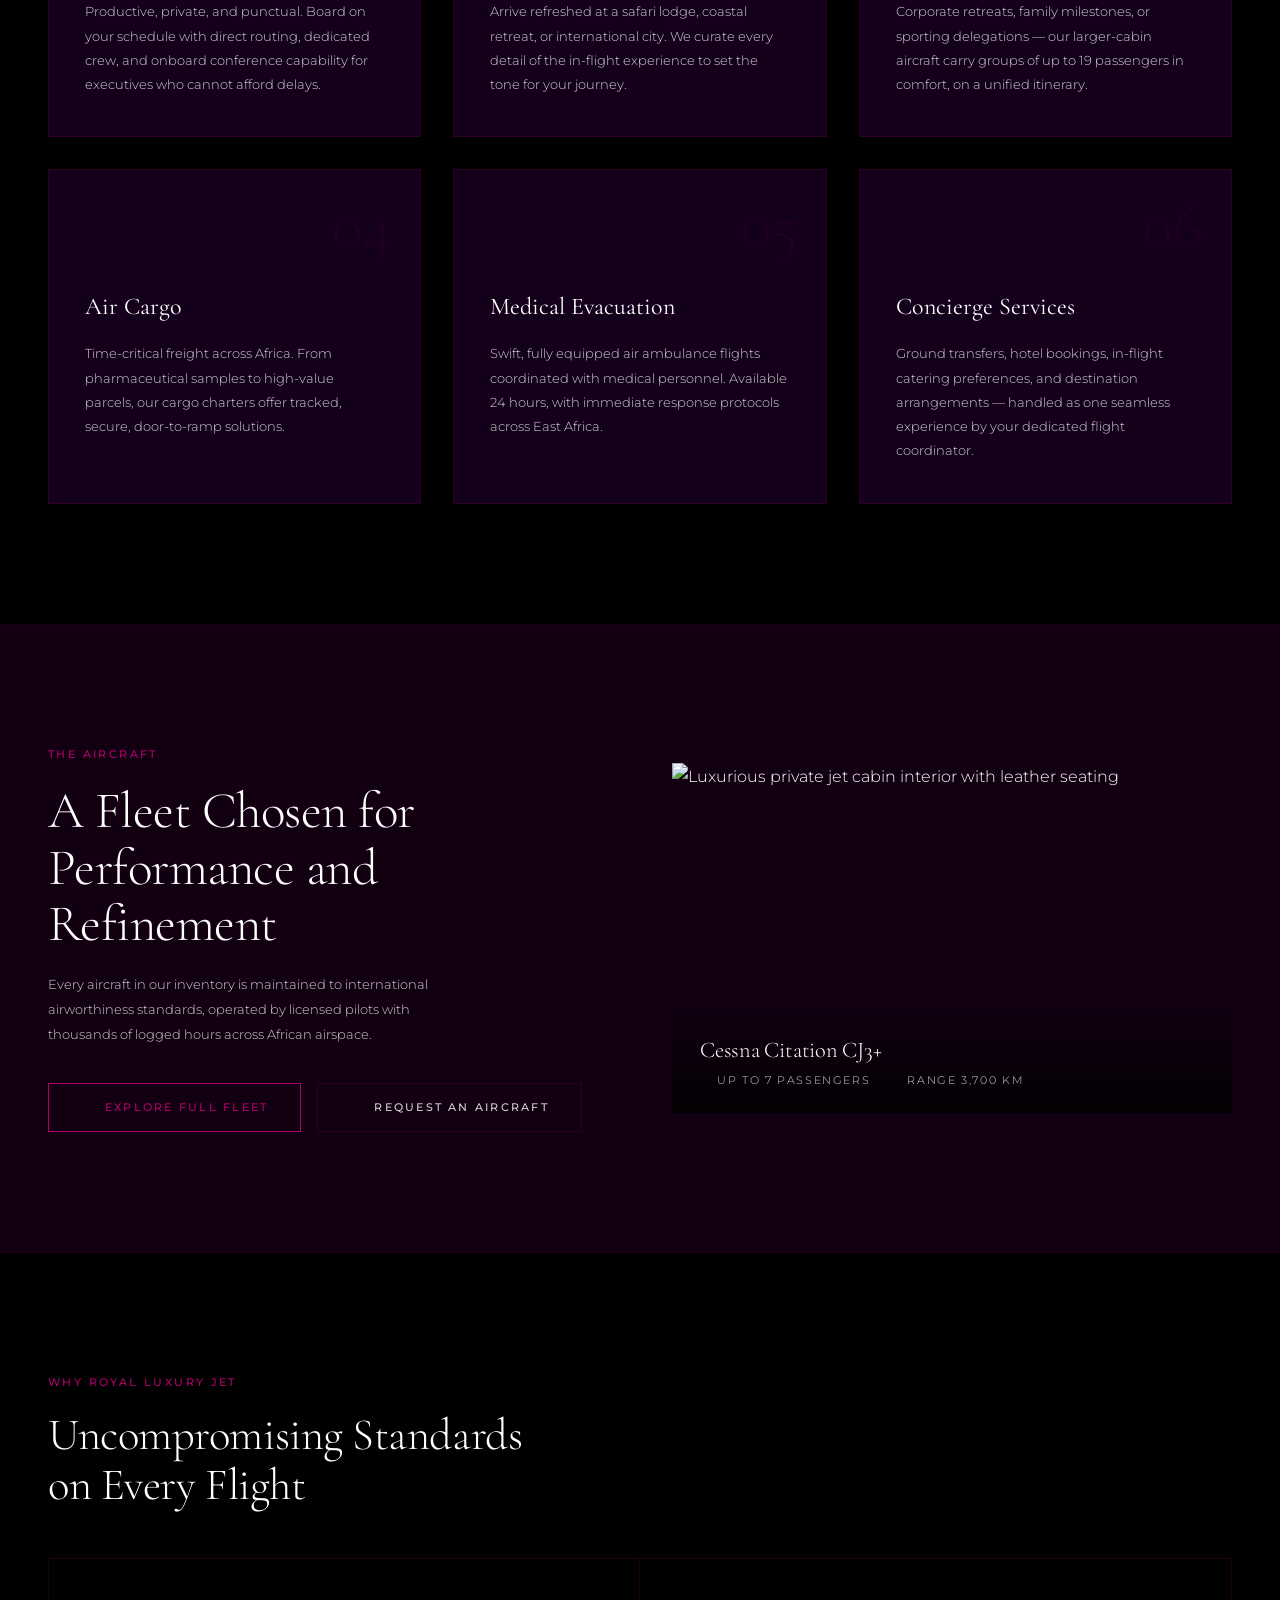
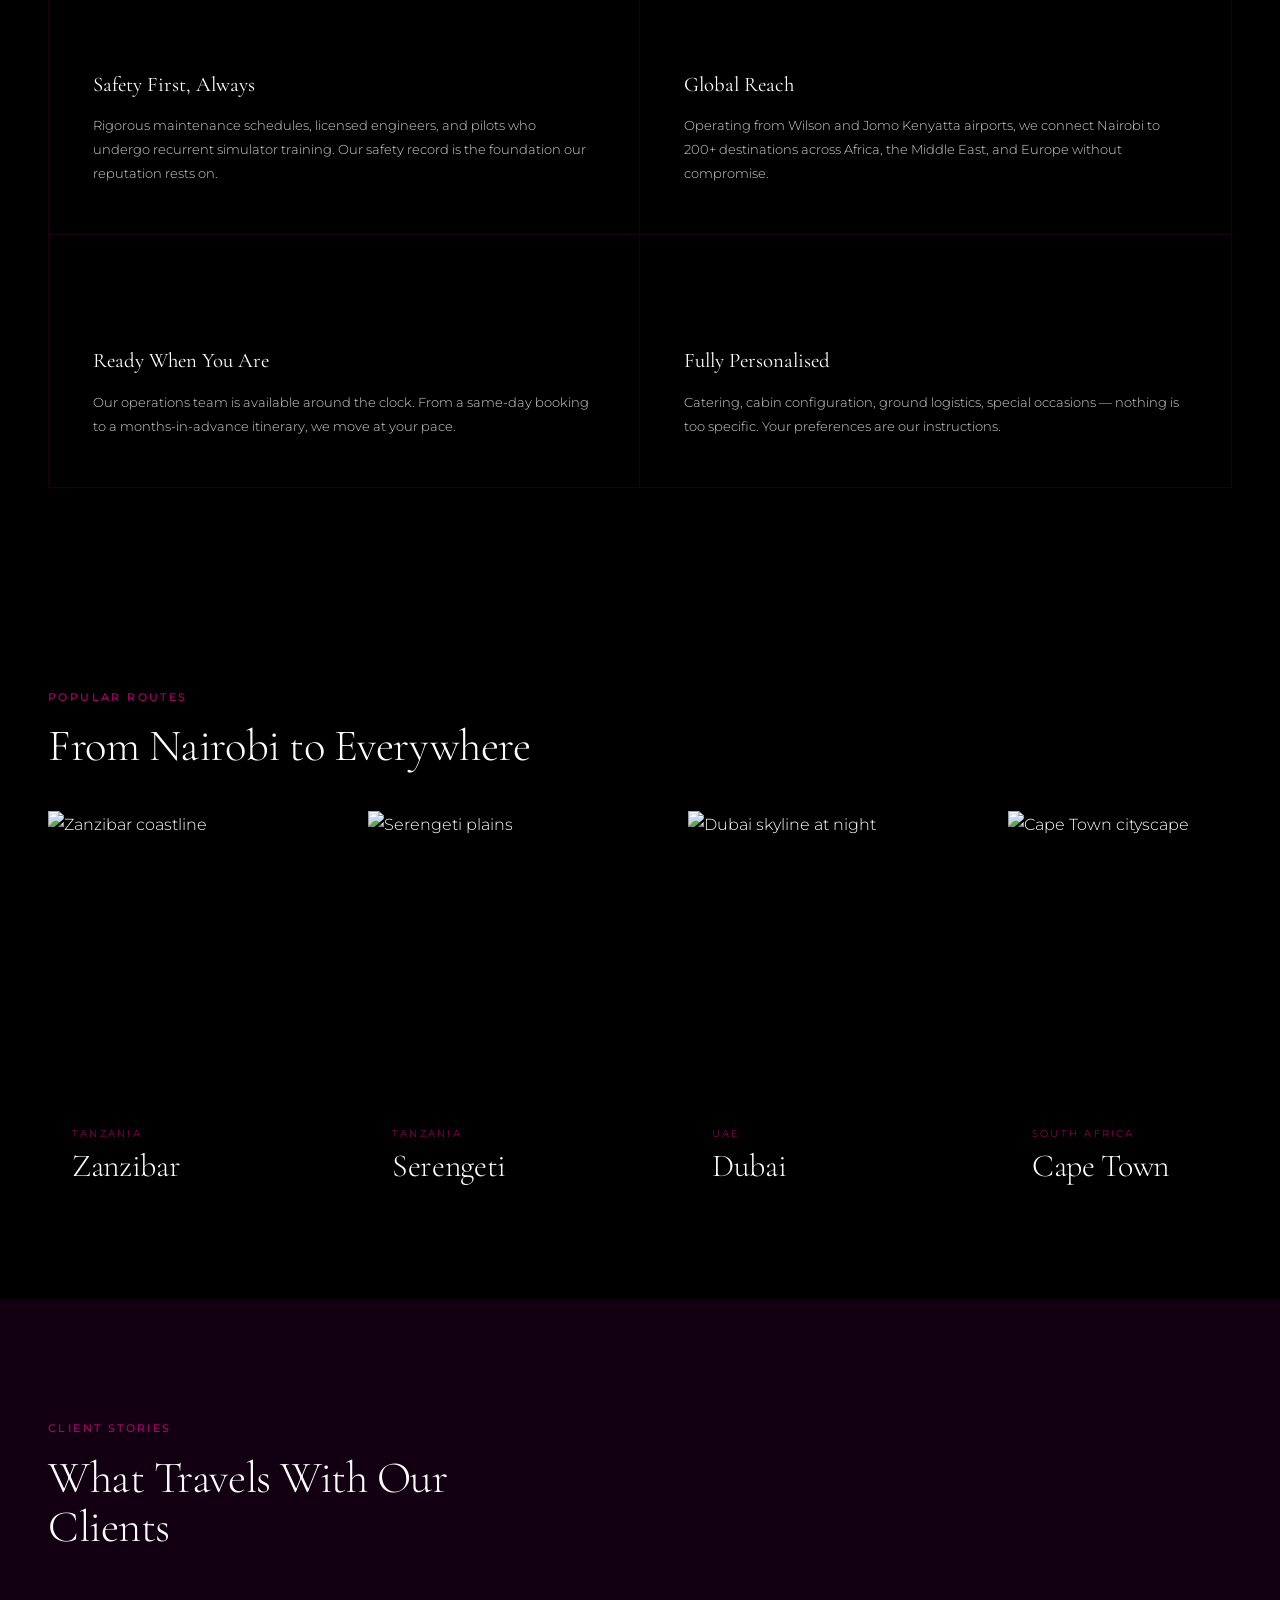
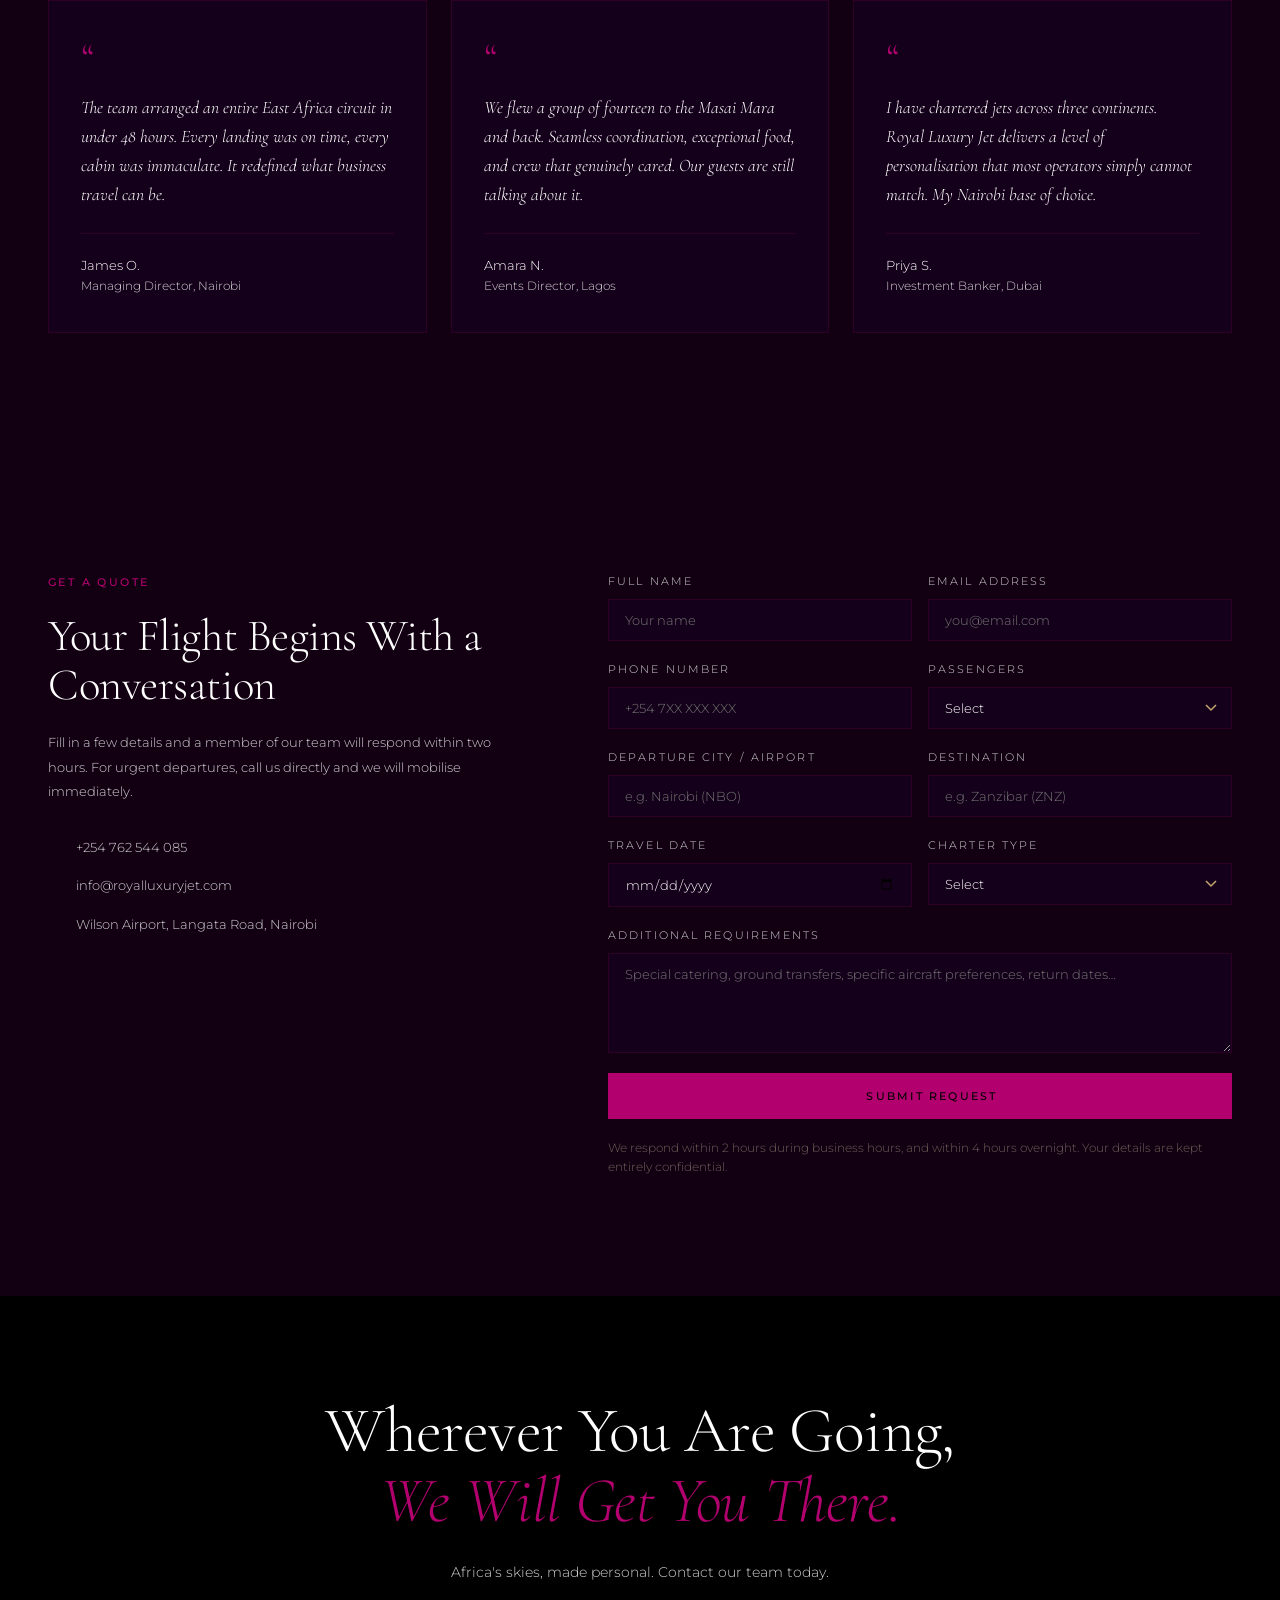
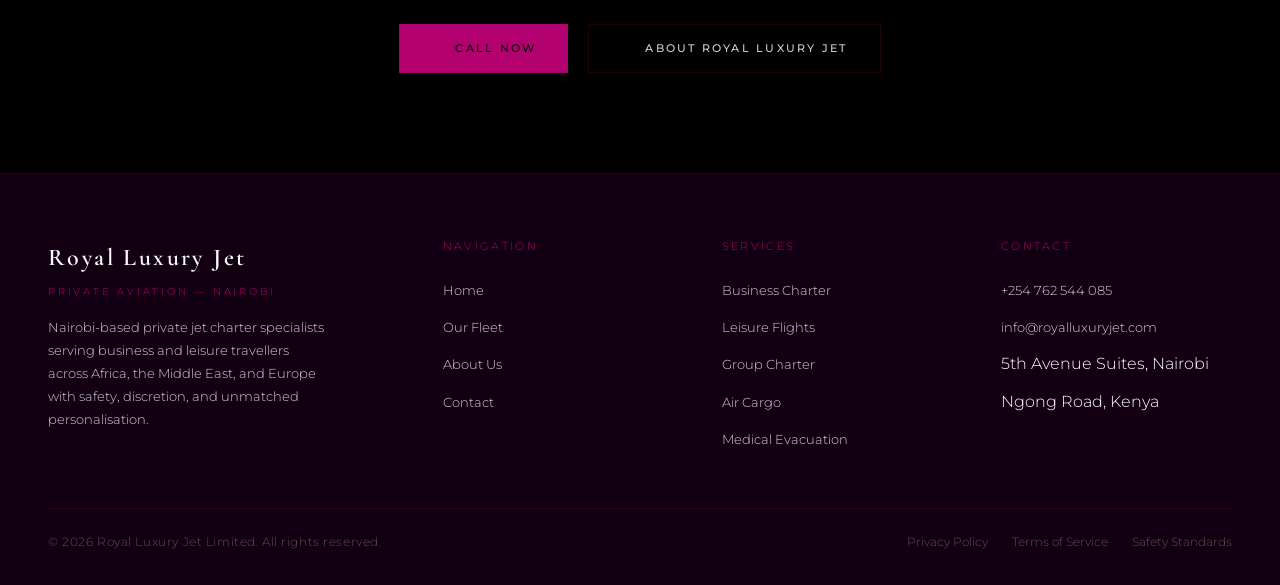
==== commit 7174ca8b: "Made the WhatsApp button responsive" ====
--- a/index.html
+++ b/index.html
@@ -41,7 +41,7 @@
     <a href="contact.html" class="nav__cta">Request a Quote</a>
   </div>
 
-  <a href="https://wa.me/254762544085" class="fab" aria-label="Chat on WhatsApp" target="_blank" rel="noreferrer noopener">WhatsApp</a>
+  <a href="https://wa.me/254762544085" class="fab" aria-label="Talk to us on WhatsApp" target="_blank" rel="noreferrer noopener"><svg data-feather="message-circle" aria-hidden="true"></svg> Talk to us</a>
 
   <main>
     <!-- ══ HERO ════════════════════════════════════════════════ -->
--- a/style.css
+++ b/style.css
@@ -263,12 +263,31 @@
   text-transform: uppercase;
   text-decoration: none;
   box-shadow: 0 18px 60px rgba(37, 211, 102, 0.24);
-  transition: transform var(--transition), box-shadow var(--transition), filter var(--transition);
+  transition: transform var(--transition), box-shadow var(--transition), filter var(--transition), opacity var(--transition);
+}
+.fab svg {
+  width: 18px;
+  height: 18px;
+  margin-right: 8px;
+  flex-shrink: 0;
+}
+.fab.hidden {
+  opacity: 0;
+  pointer-events: none;
+  transform: translateY(120px);
 }
 .fab:hover,
 .fab:focus-visible {
   transform: translateY(-3px);
   box-shadow: 0 24px 78px rgba(37, 211, 102, 0.28);
+}
+@media(max-width: 680px) {
+  .fab {
+    right: 16px;
+    bottom: 16px;
+    padding: 12px 14px;
+    font-size: 0.75rem;
+  }
 }
 
 /* ============================================================
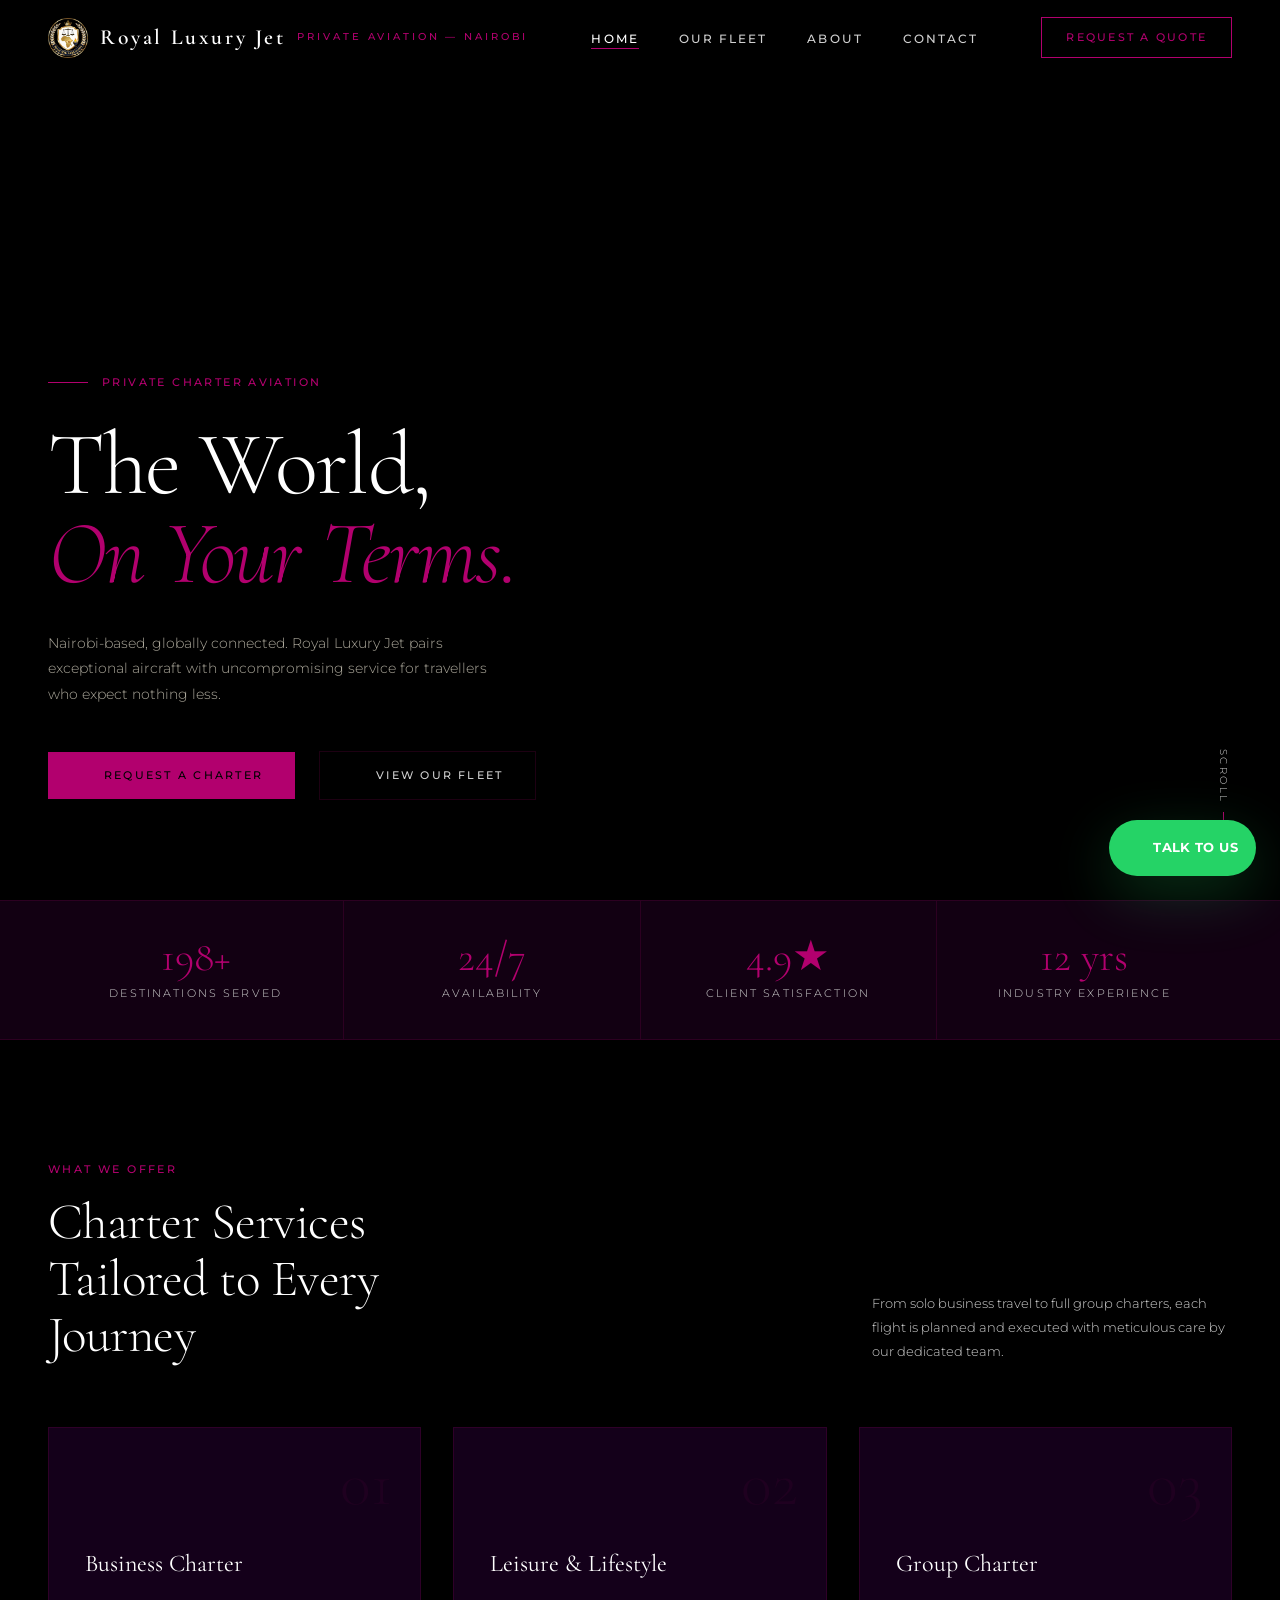
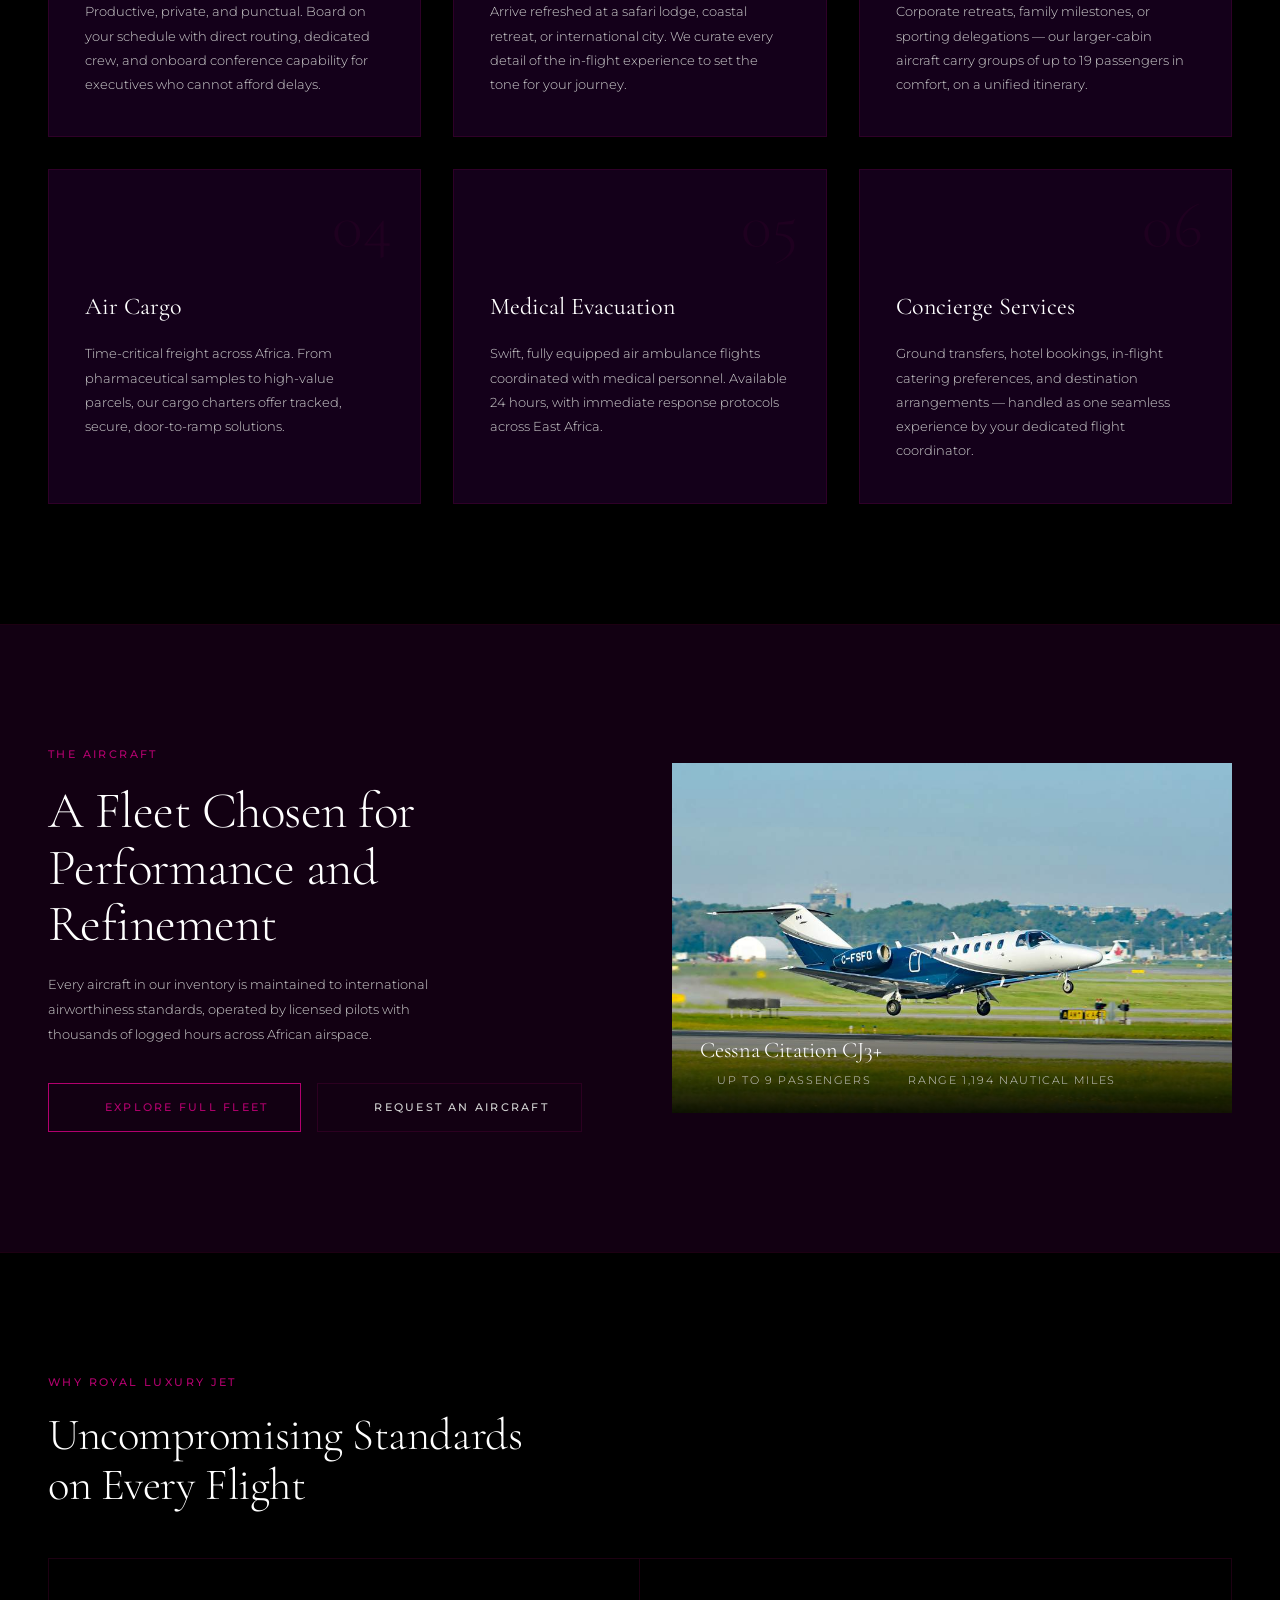
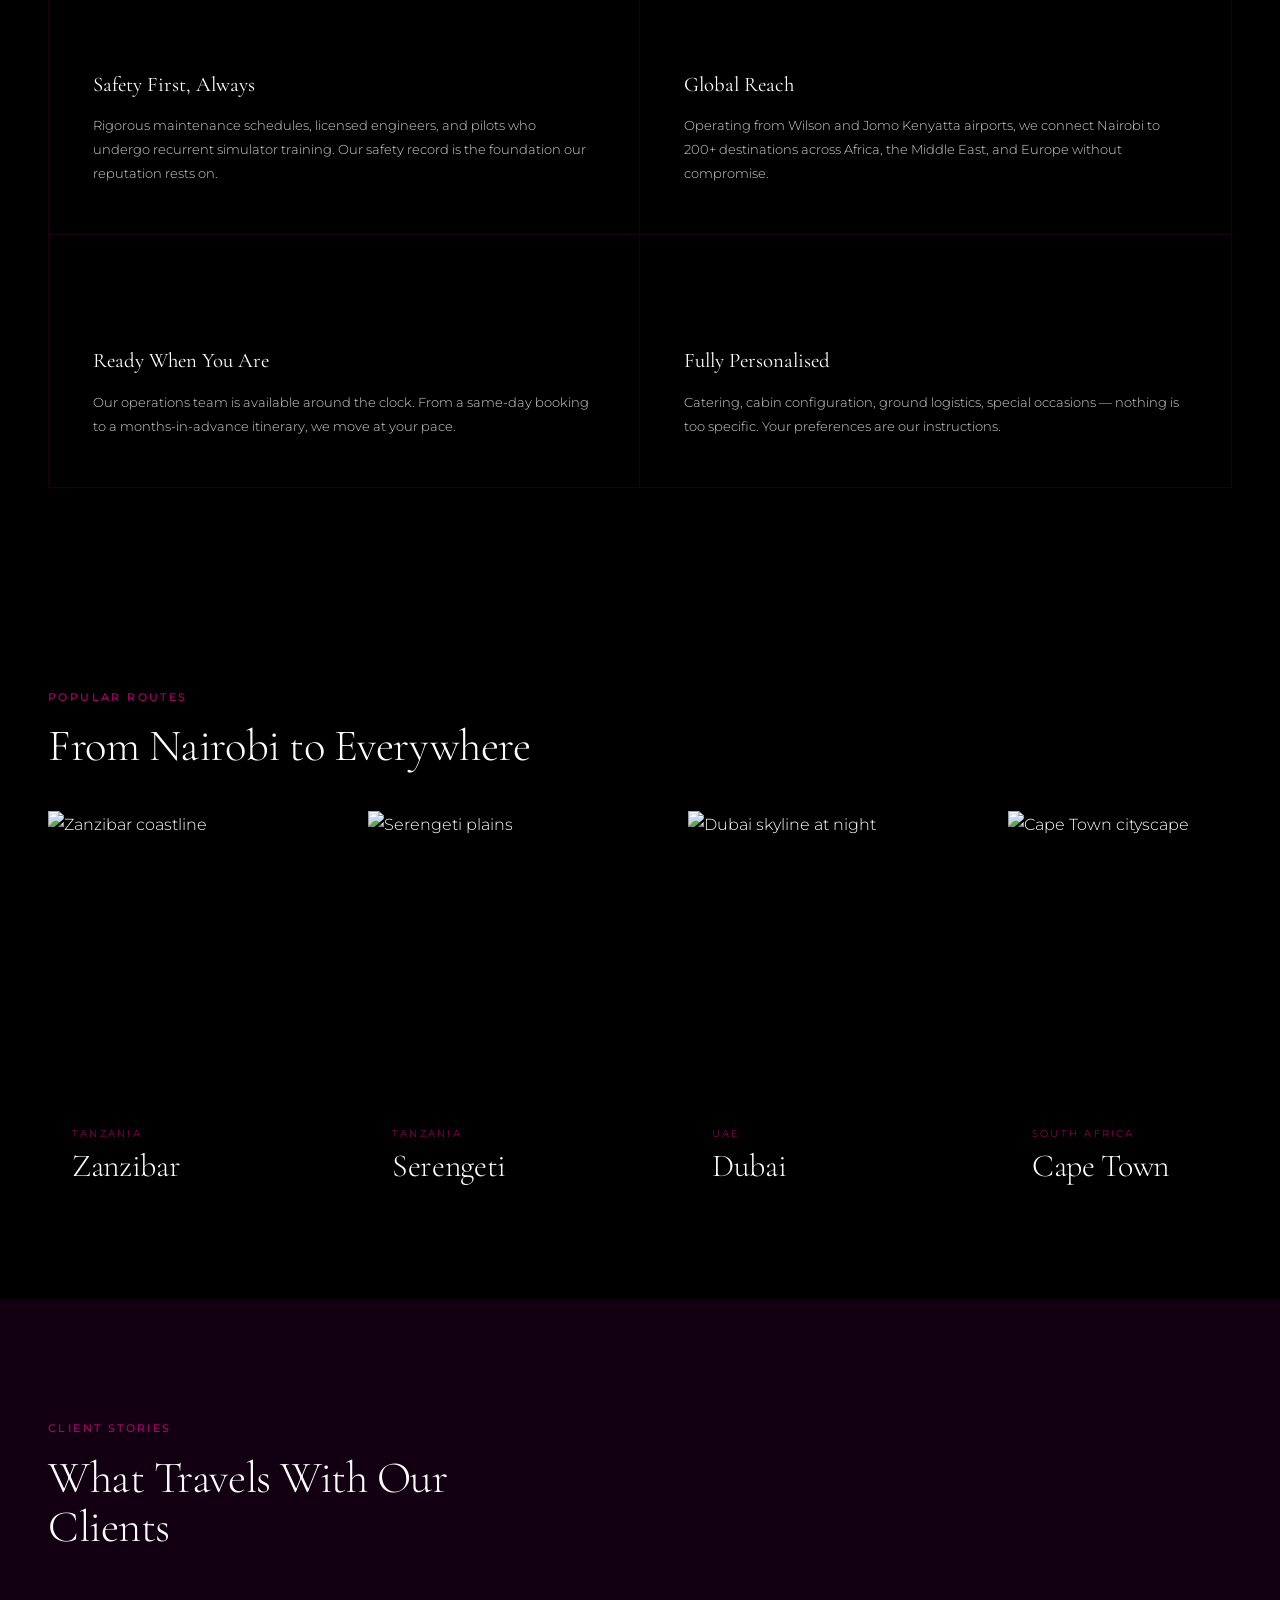
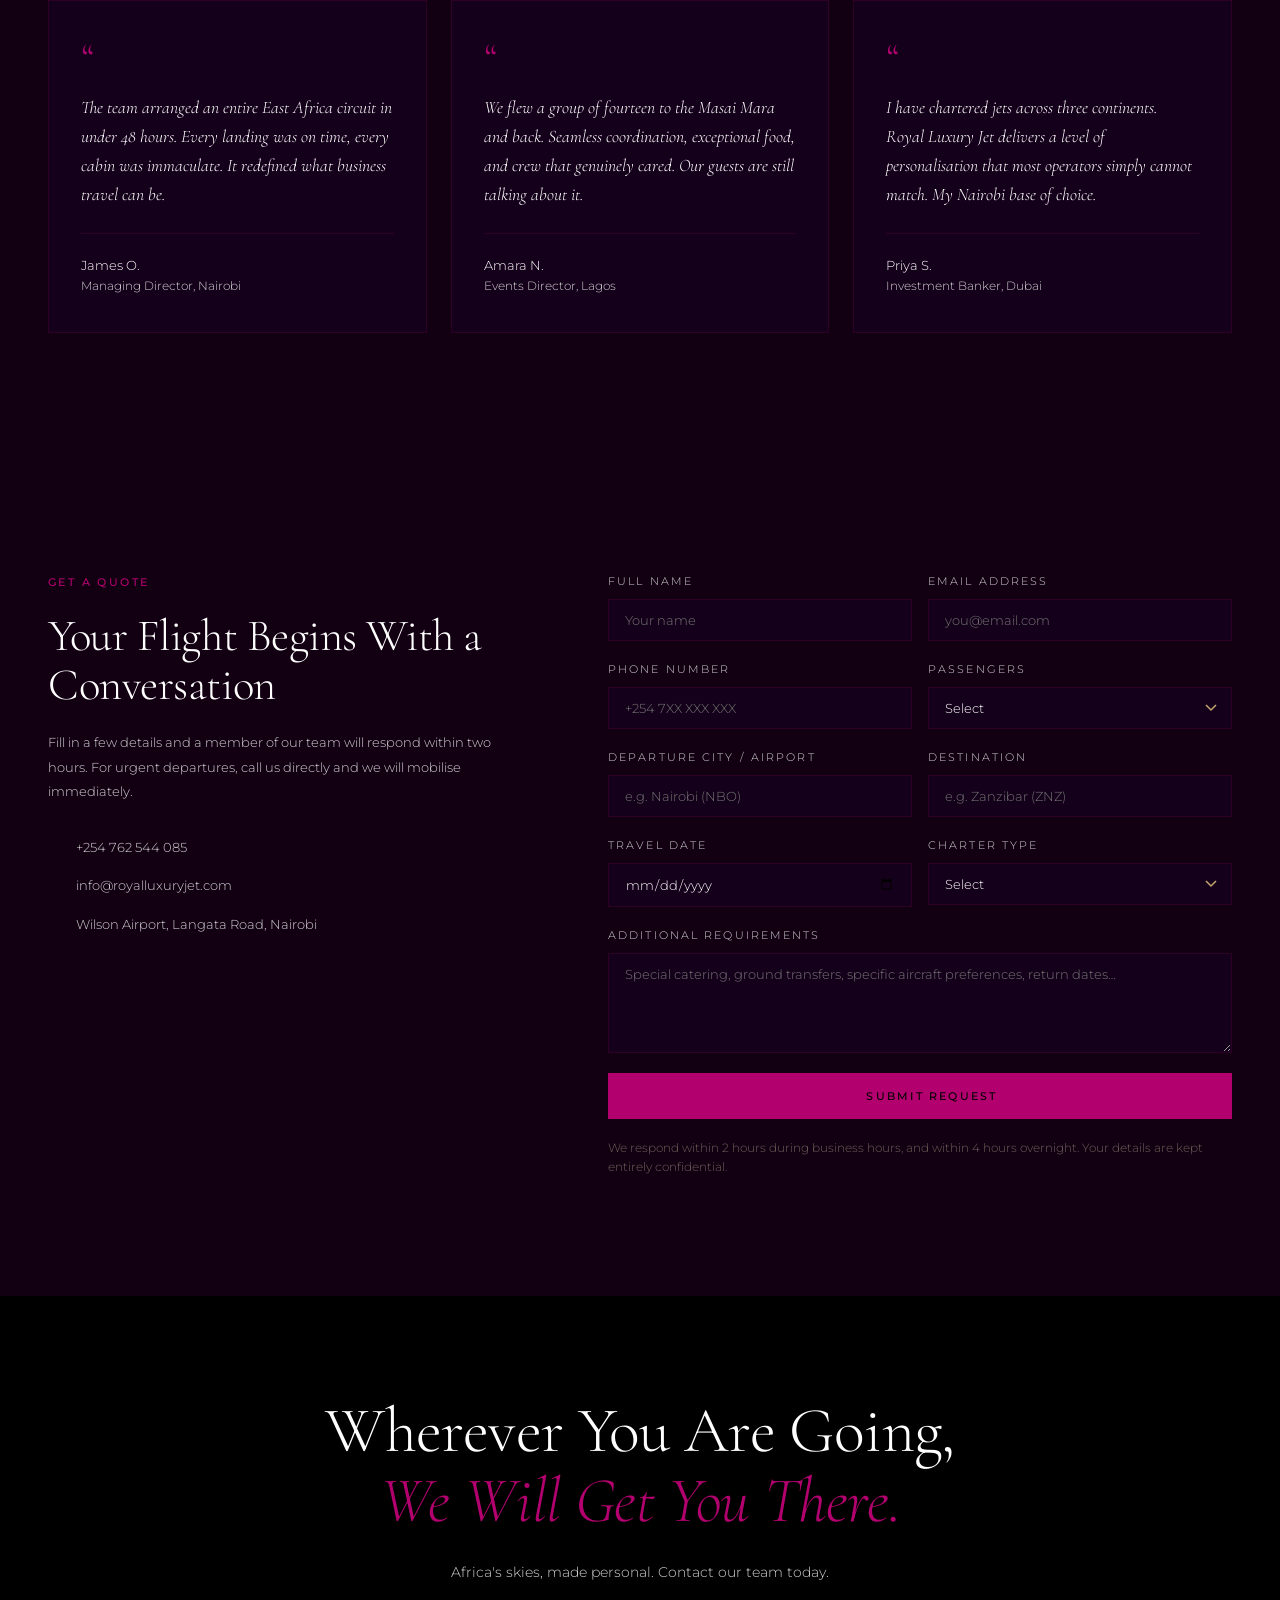
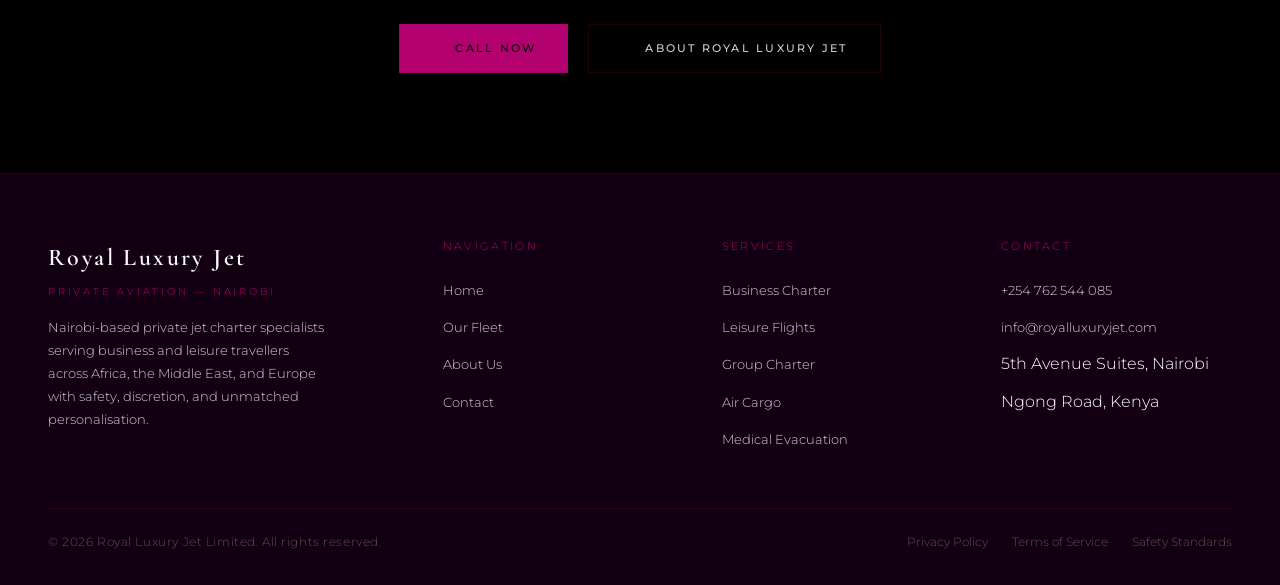
==== commit 599fb64d: "fixed all fleet airplane data" ====
--- a/index.html
+++ b/index.html
@@ -187,7 +187,7 @@
           </div>
           <div class="fleet__image fade-up">
             <img
-              src="images/openjet.jpg"
+              src="images/citation.jpg"
               alt="Luxurious private jet cabin interior with leather seating"
               loading="lazy"
             />
@@ -195,10 +195,10 @@
               <h4 class="display">Cessna Citation CJ3+</h4>
               <div class="fleet__specs">
                 <span class="fleet__spec">
-                  <svg data-feather="users" aria-hidden="true"></svg> Up to 7 passengers
+                  <svg data-feather="users" aria-hidden="true"></svg> Up to 9 passengers
                 </span>
                 <span class="fleet__spec">
-                  <svg data-feather="map-pin" aria-hidden="true"></svg> Range 3,700 km
+                  <svg data-feather="map-pin" aria-hidden="true"></svg> Range 1,194 nautical miles
                 </span>
               </div>
             </div>
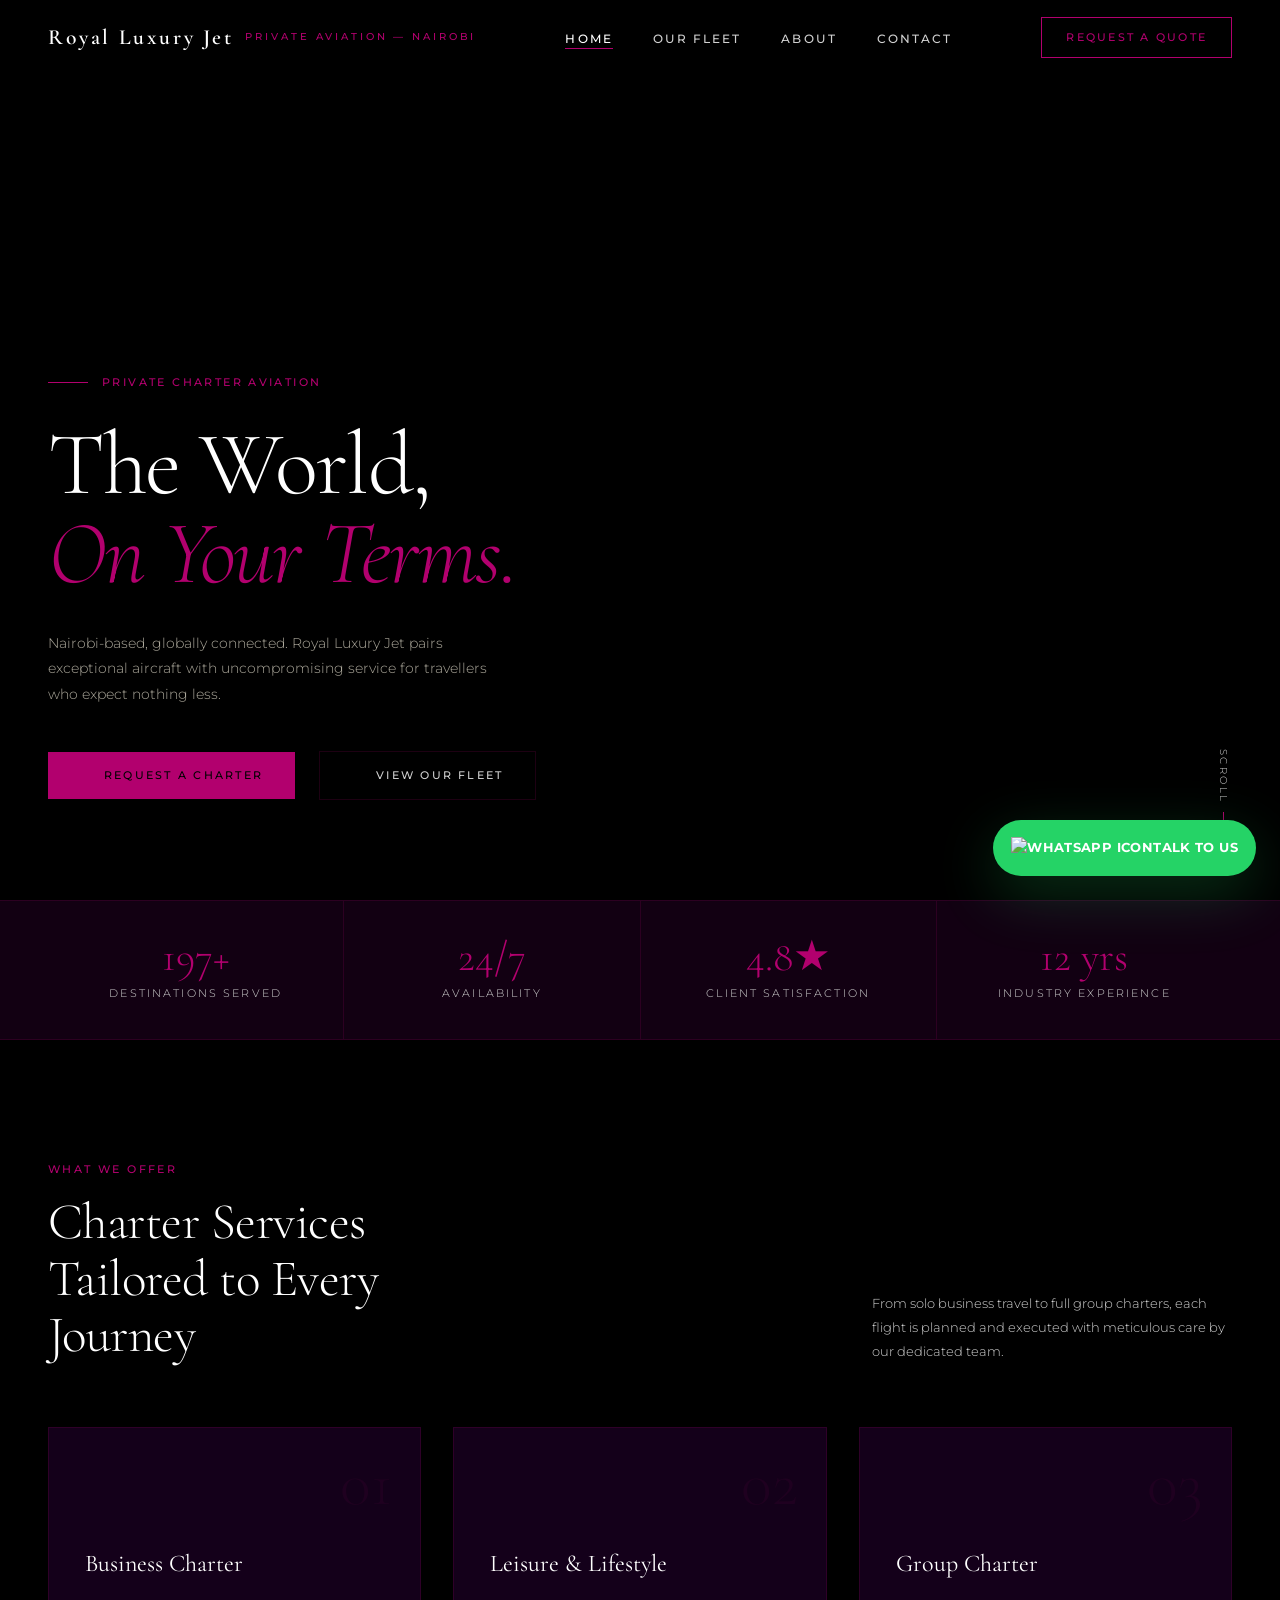
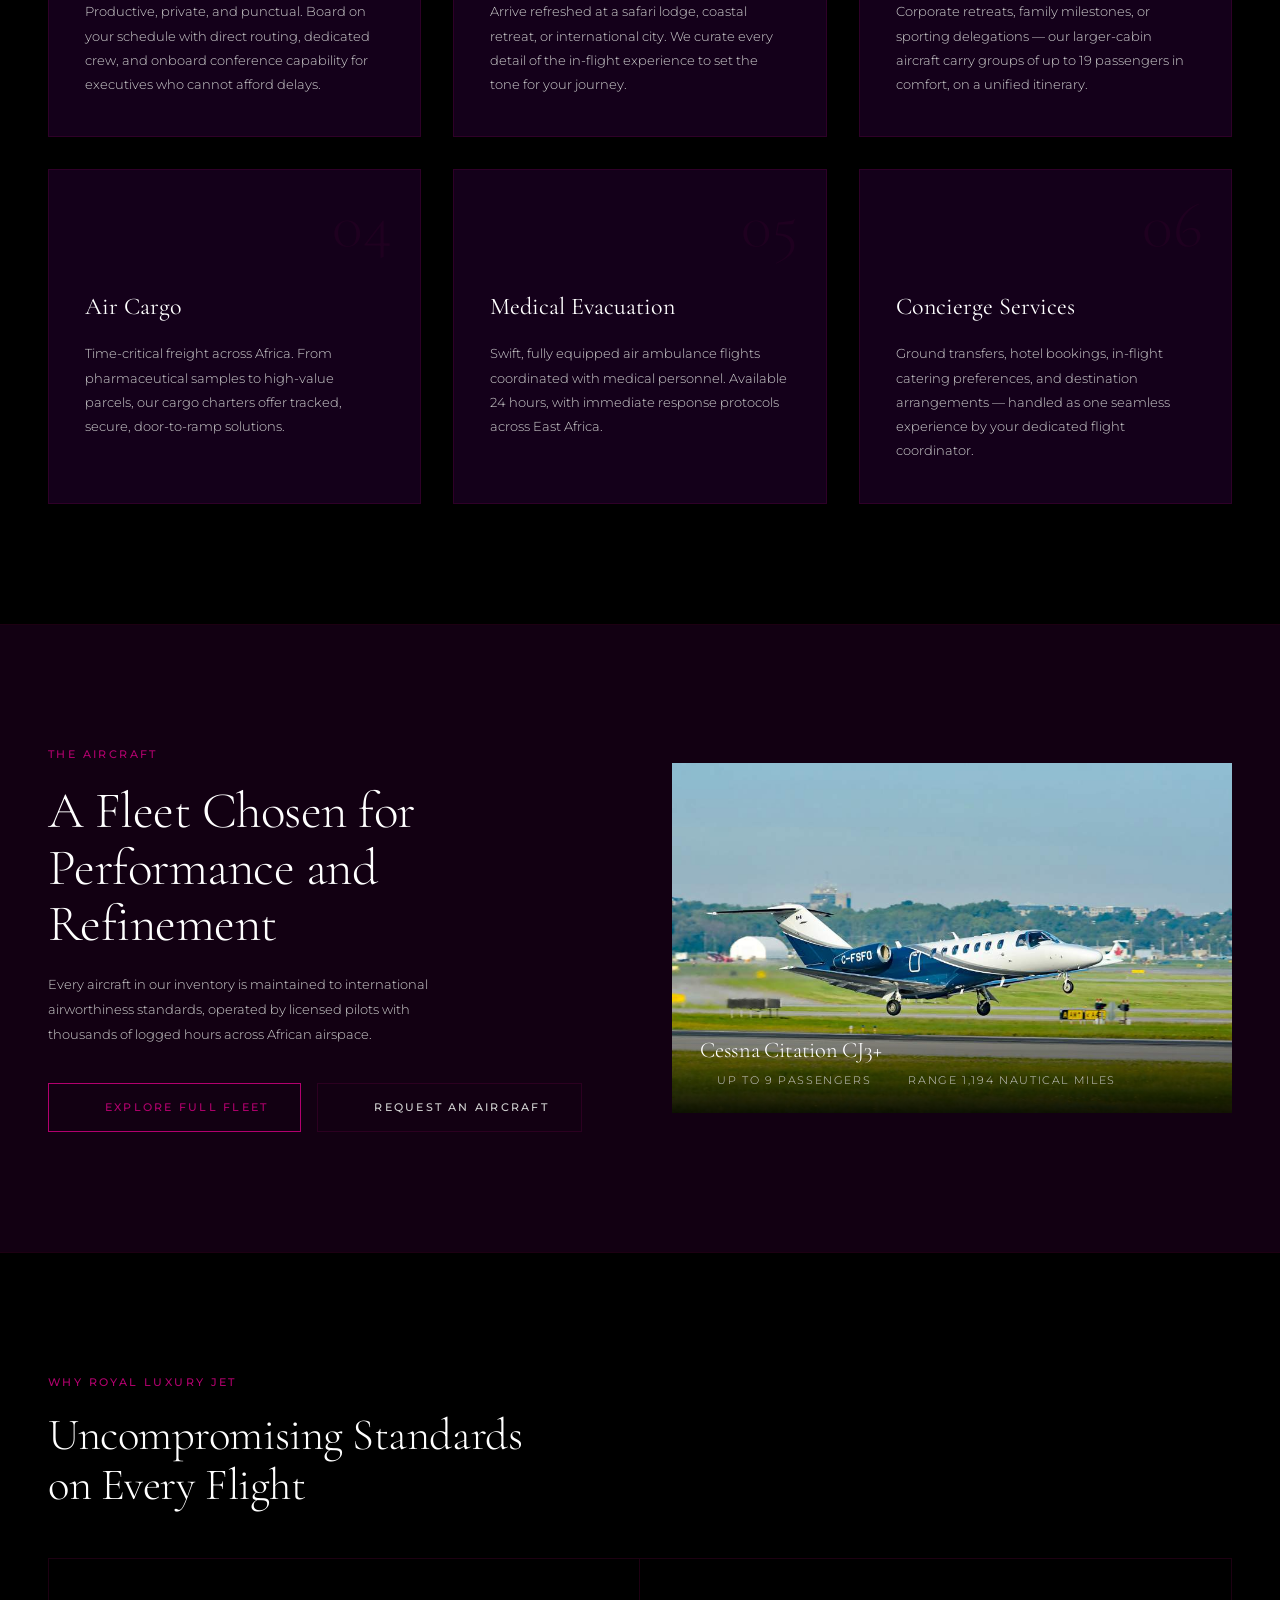
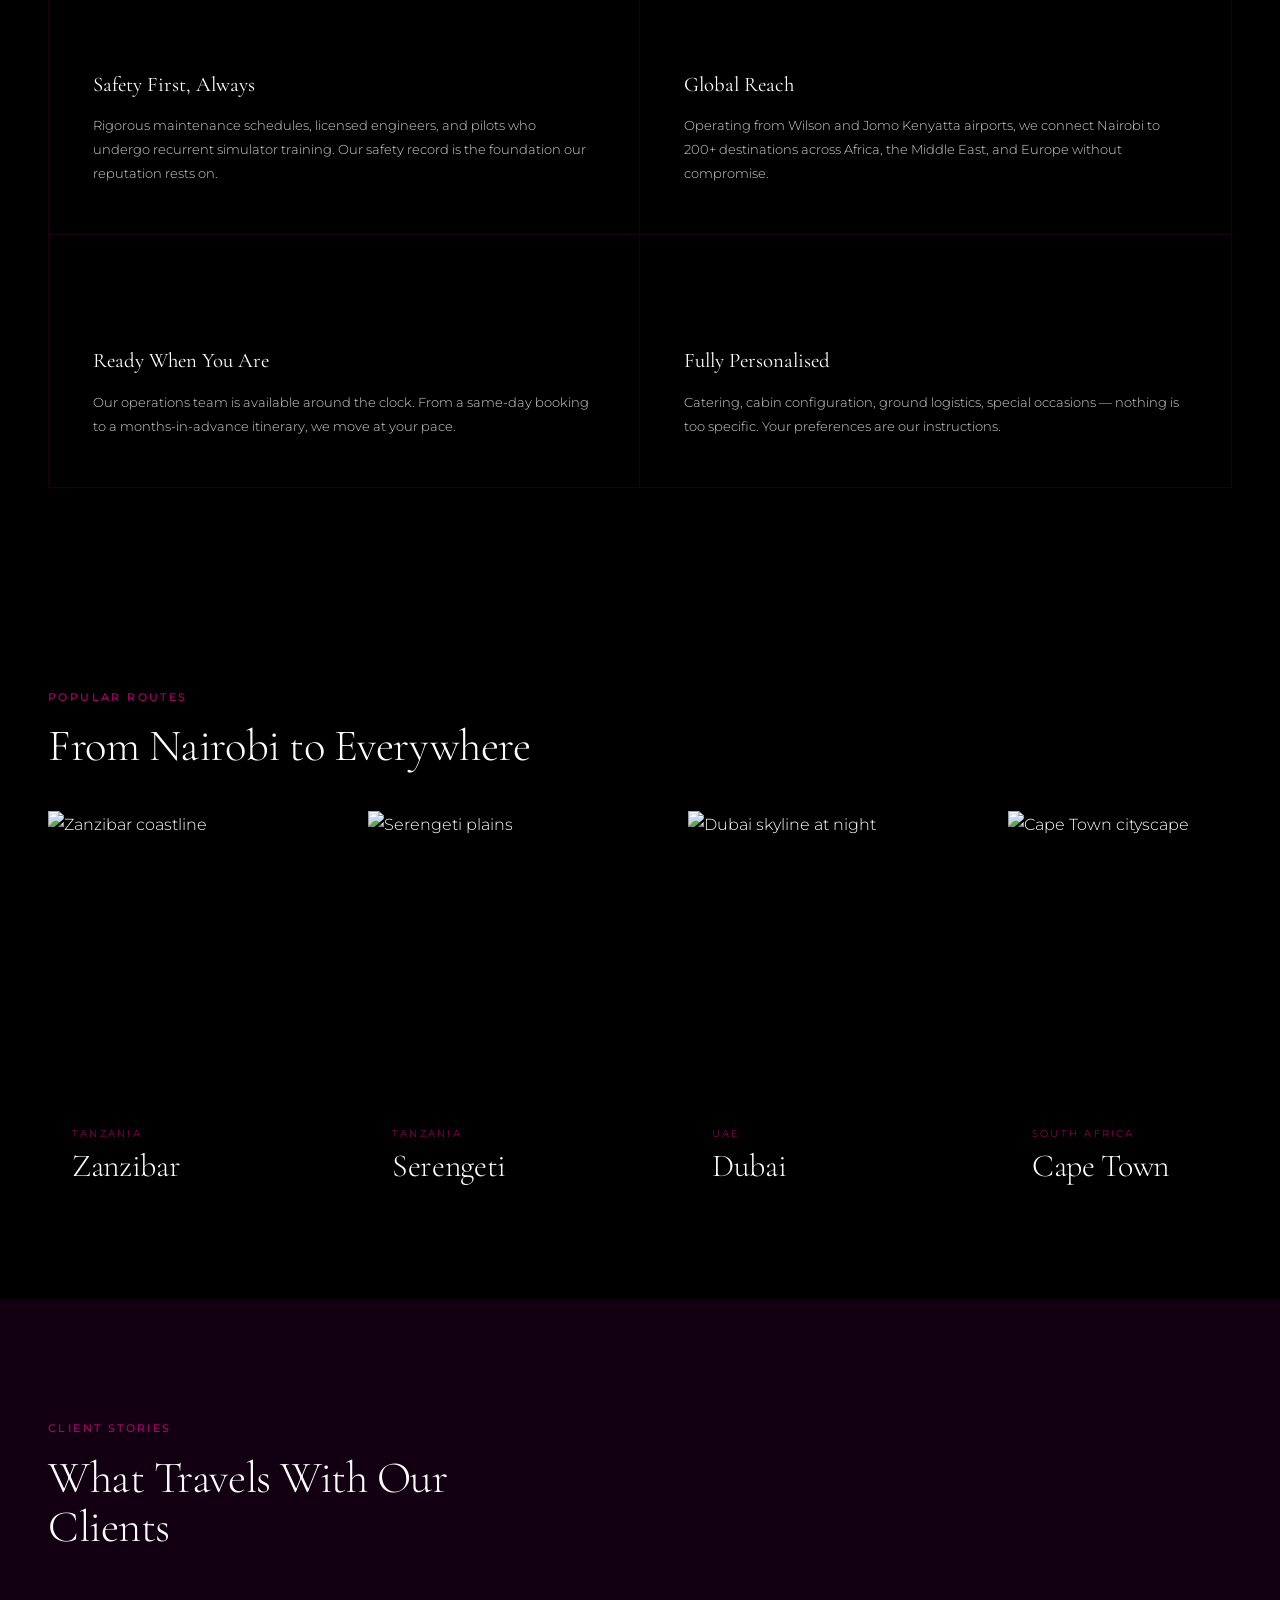
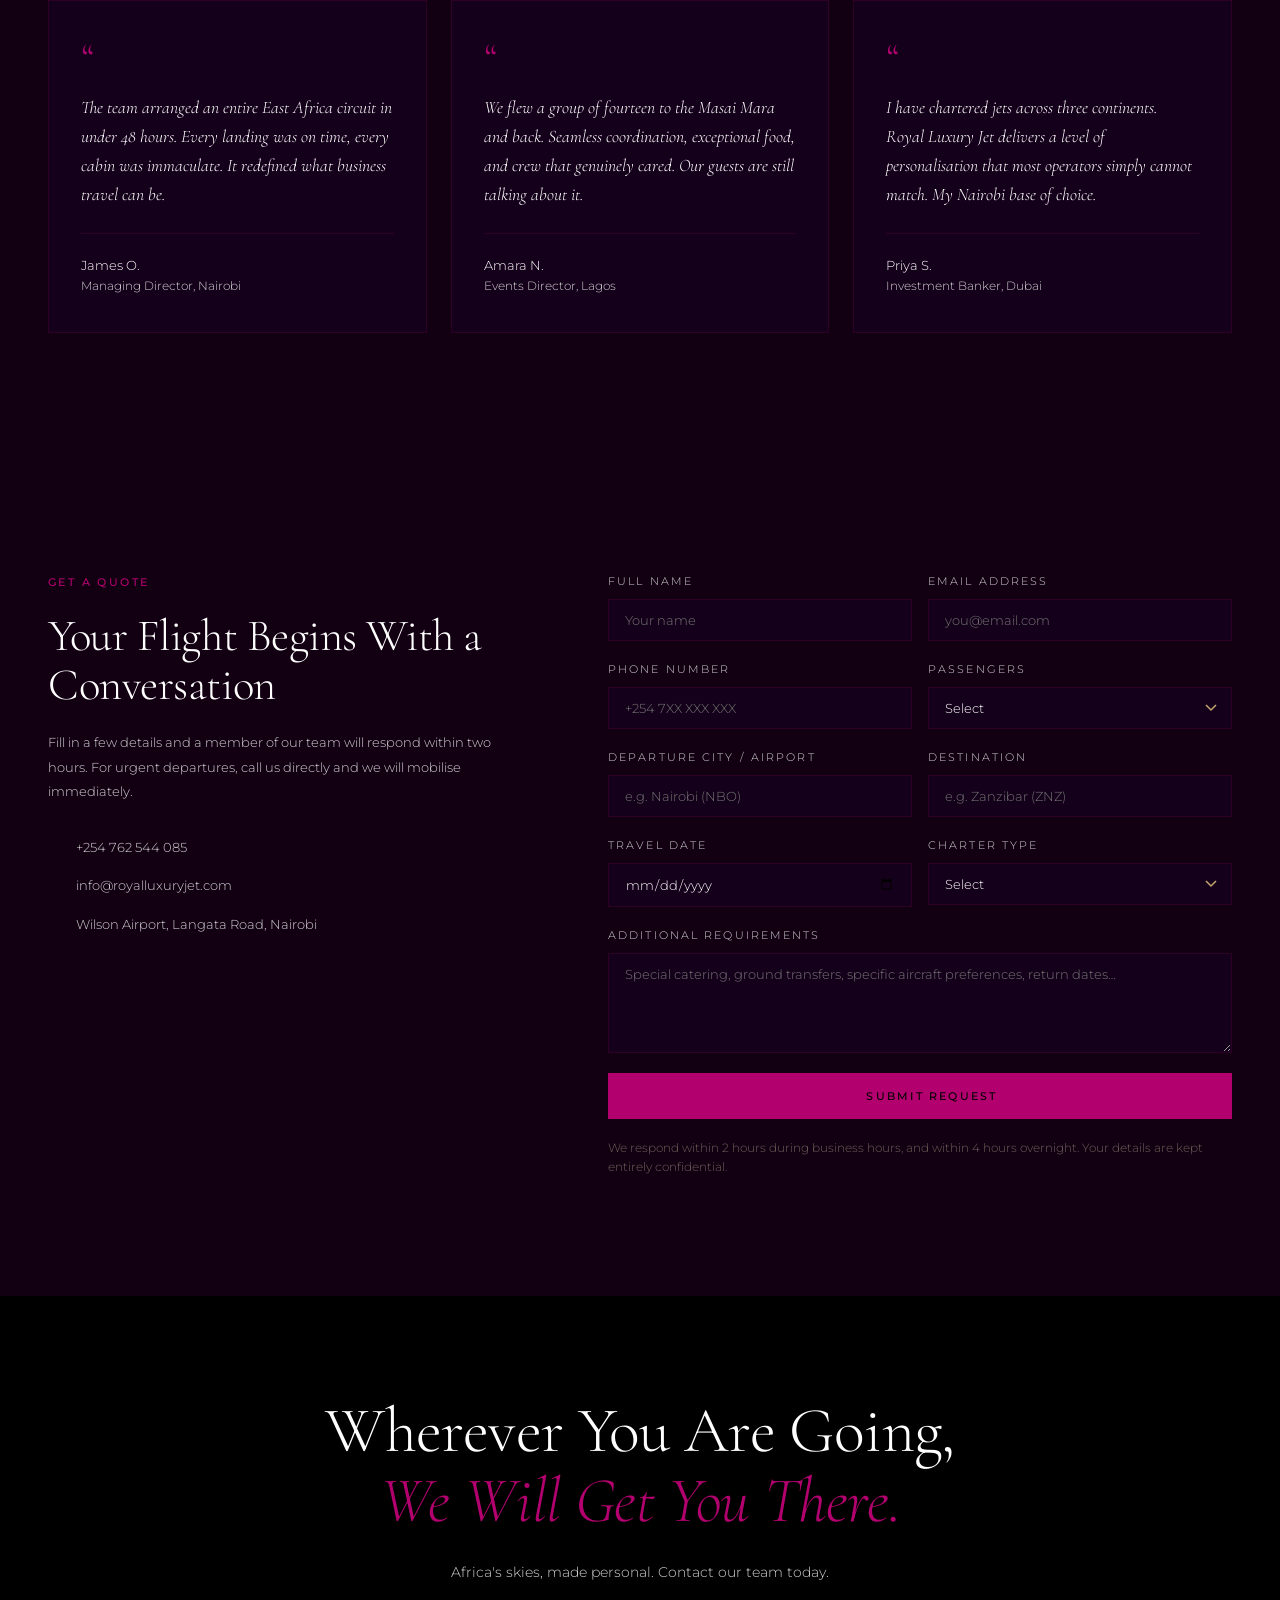
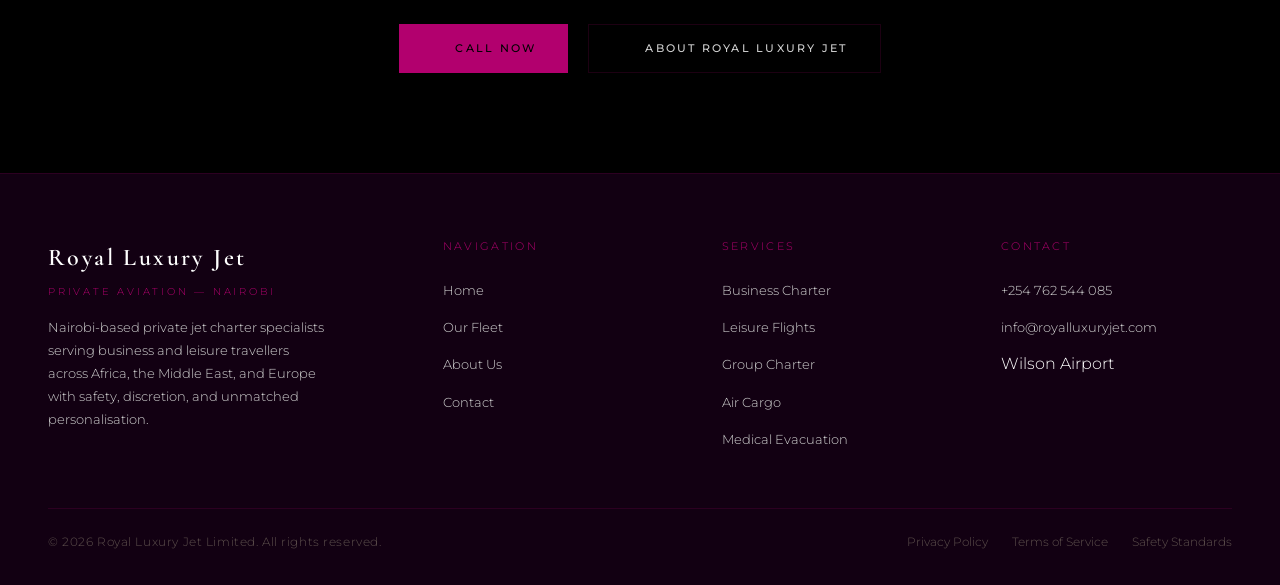
==== commit 4e5d1db0: "changed locaton to Wilson Airport" ====
--- a/index.html
+++ b/index.html
@@ -15,7 +15,6 @@
   <nav class="nav" role="navigation" aria-label="Main navigation">
     <div class="nav__inner">
       <a href="index.html" class="nav__logo" aria-label="Royal Luxury Jet home">
-        <img src="images/logo.png" alt="Royal Luxury Jet logo" class="nav__logo-img" />
         <span class="nav__logo-name">Royal Luxury Jet</span>
         <span class="nav__logo-tag">Private Aviation — Nairobi</span>
       </a>
@@ -41,7 +40,7 @@
     <a href="contact.html" class="nav__cta">Request a Quote</a>
   </div>
 
-  <a href="https://wa.me/254762544085" class="fab" aria-label="Talk to us on WhatsApp" target="_blank" rel="noreferrer noopener"><svg data-feather="message-circle" aria-hidden="true"></svg> Talk to us</a>
+  <a href="https://wa.me/254762544085" class="fab" aria-label="Talk to us on WhatsApp" target="_blank" rel="noreferrer noopener"><img src="images/whatsapp.png" alt="WhatsApp icon" class="fab__icon" /> Talk to us</a>
 
   <main>
     <!-- ══ HERO ════════════════════════════════════════════════ -->
@@ -508,8 +507,7 @@
           <ul class="footer__links" role="list">
             <li><a href="tel:+254762544085">+254 762 544 085</a></li>
             <li><a href="mailto:info@royalluxuryjet.com">info@royalluxuryjet.com</a></li>
-            <li>5th Avenue Suites, Nairobi</li>
-            <li>Ngong Road, Kenya</li>
+            <li>Wilson Airport</li>
           </ul>
         </div>
       </div>
